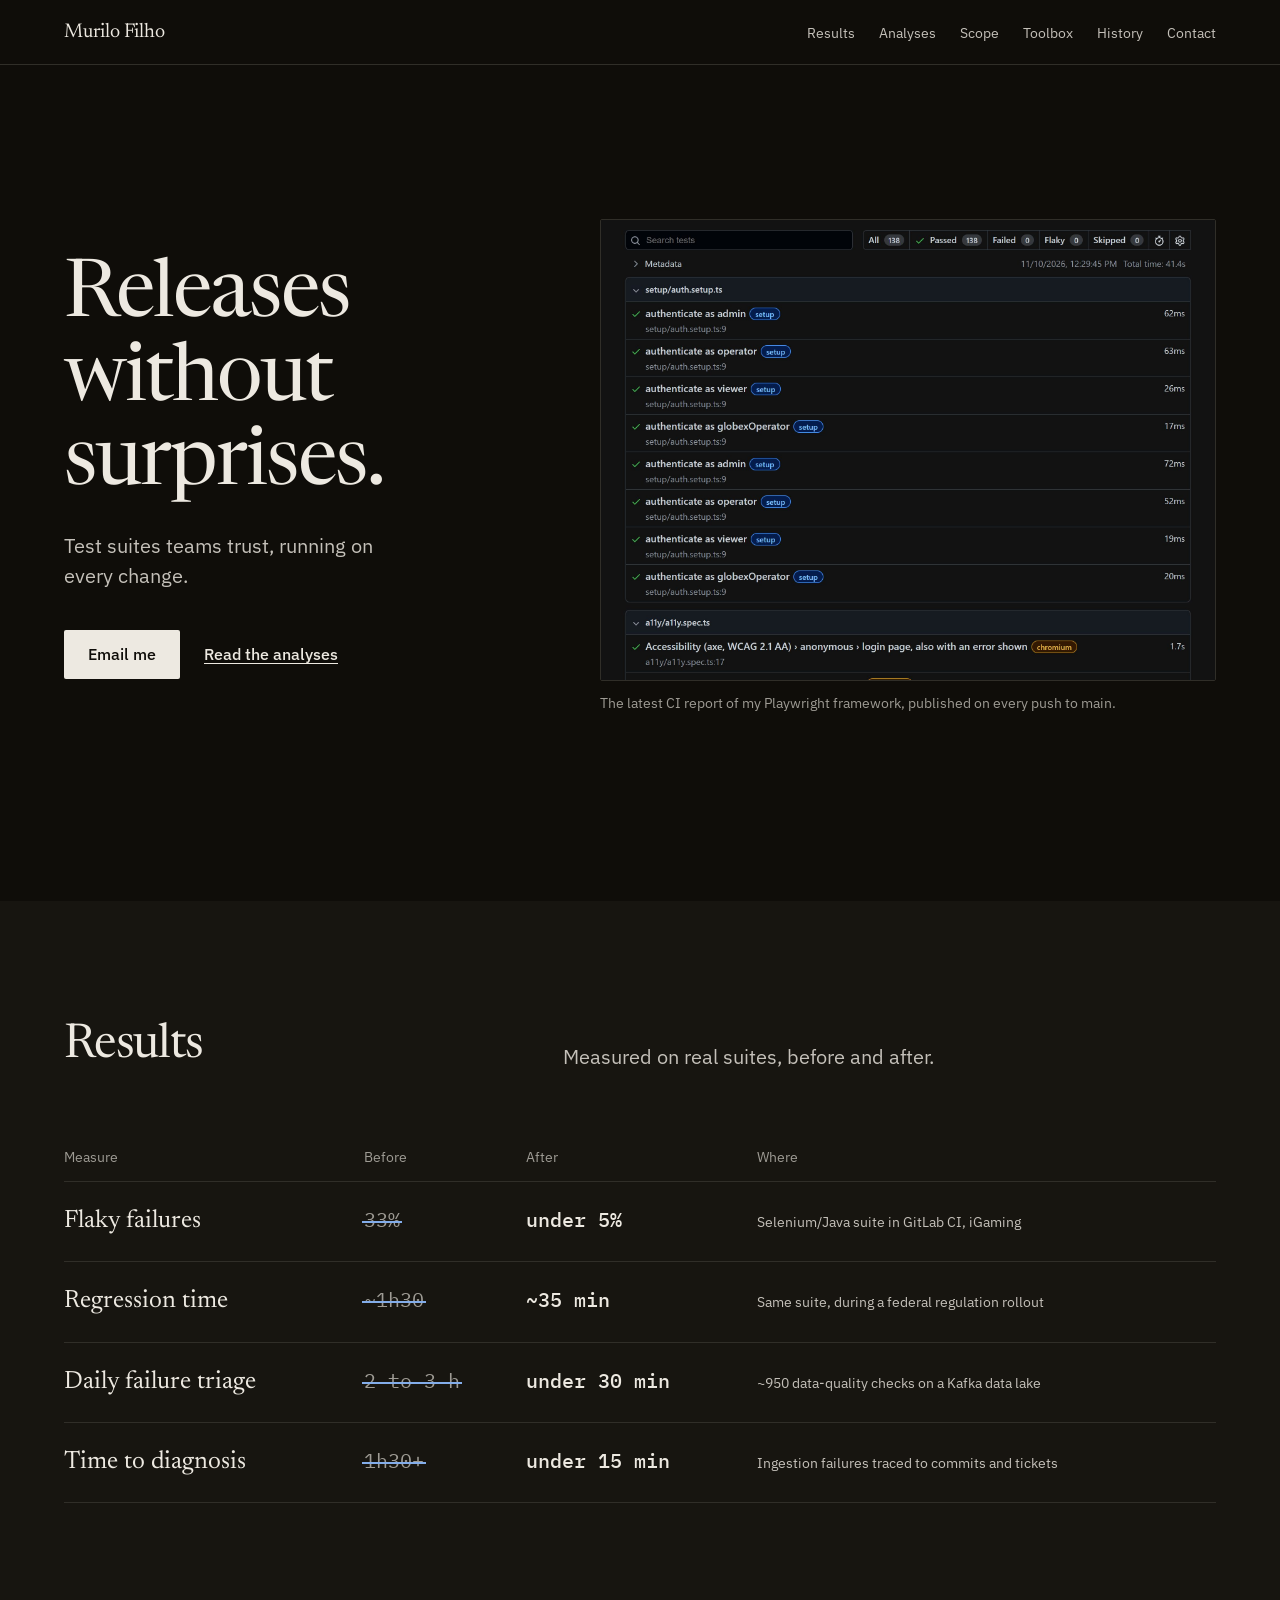
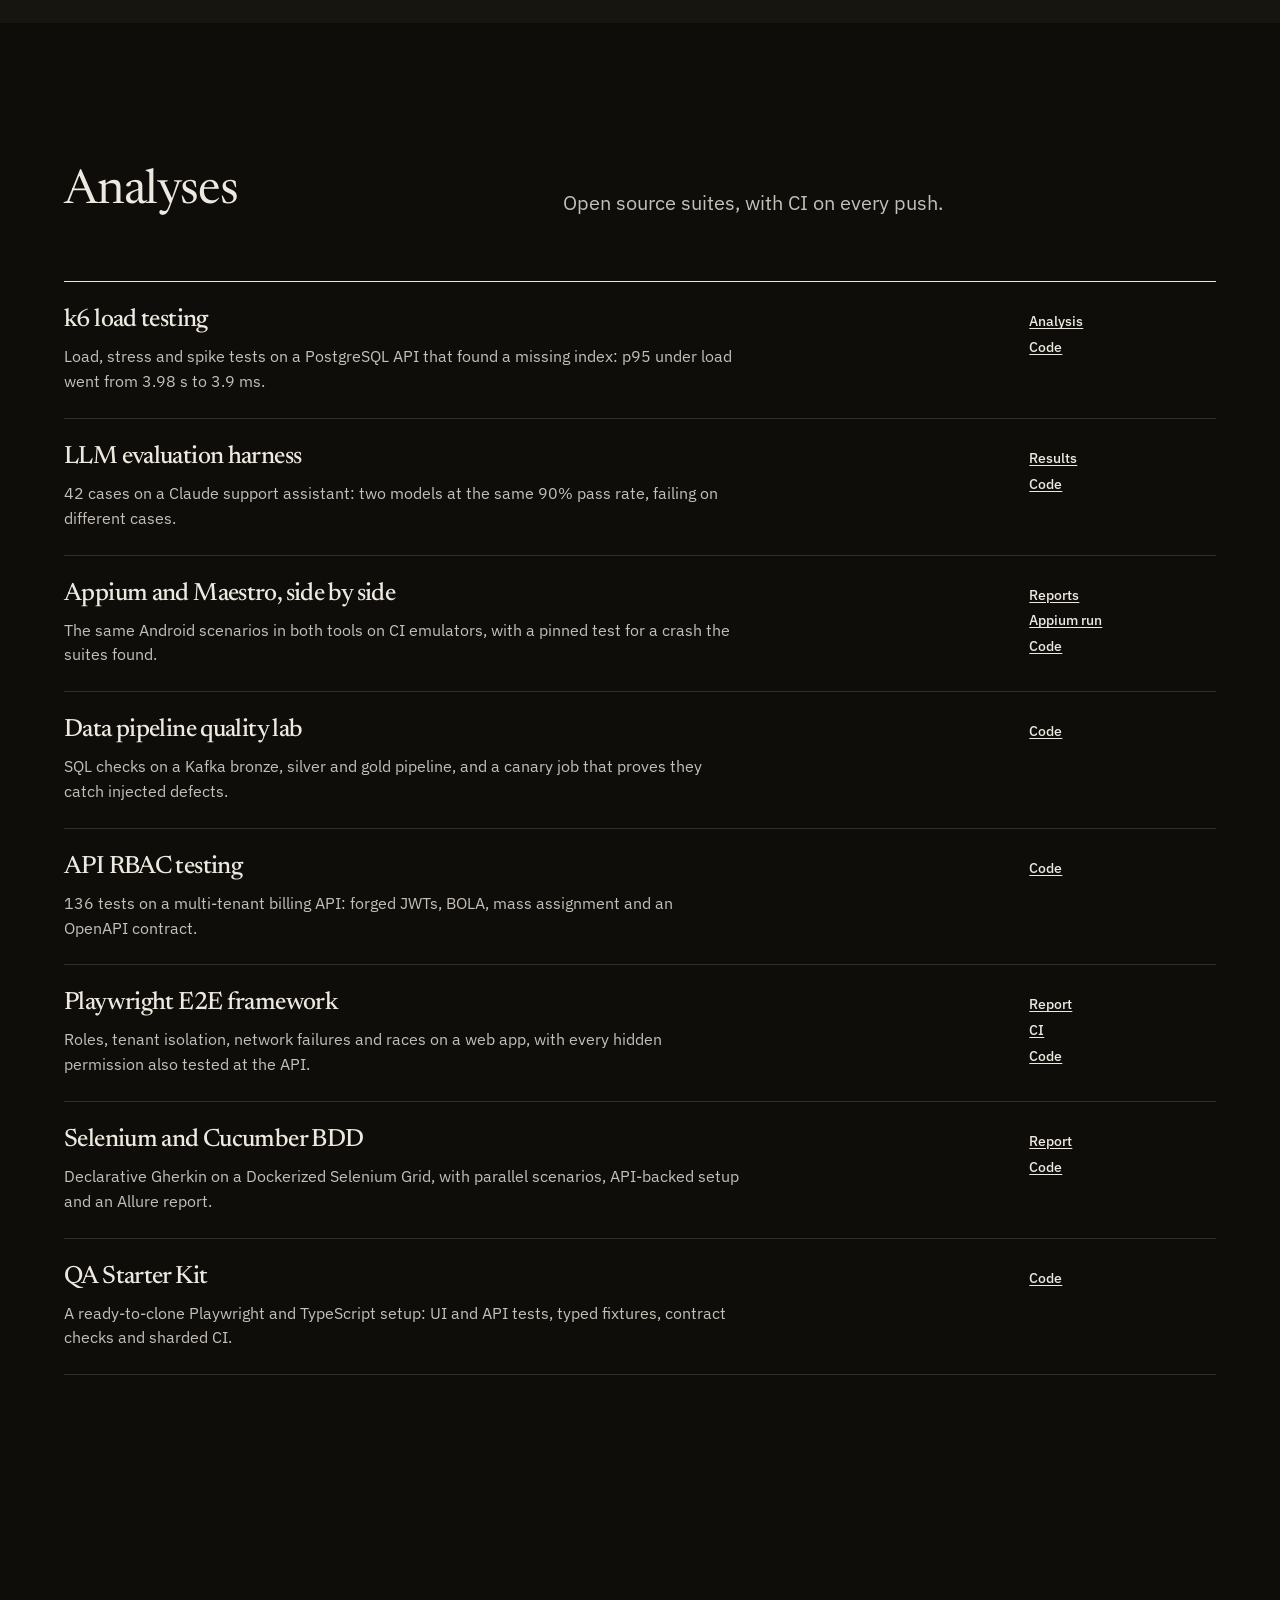
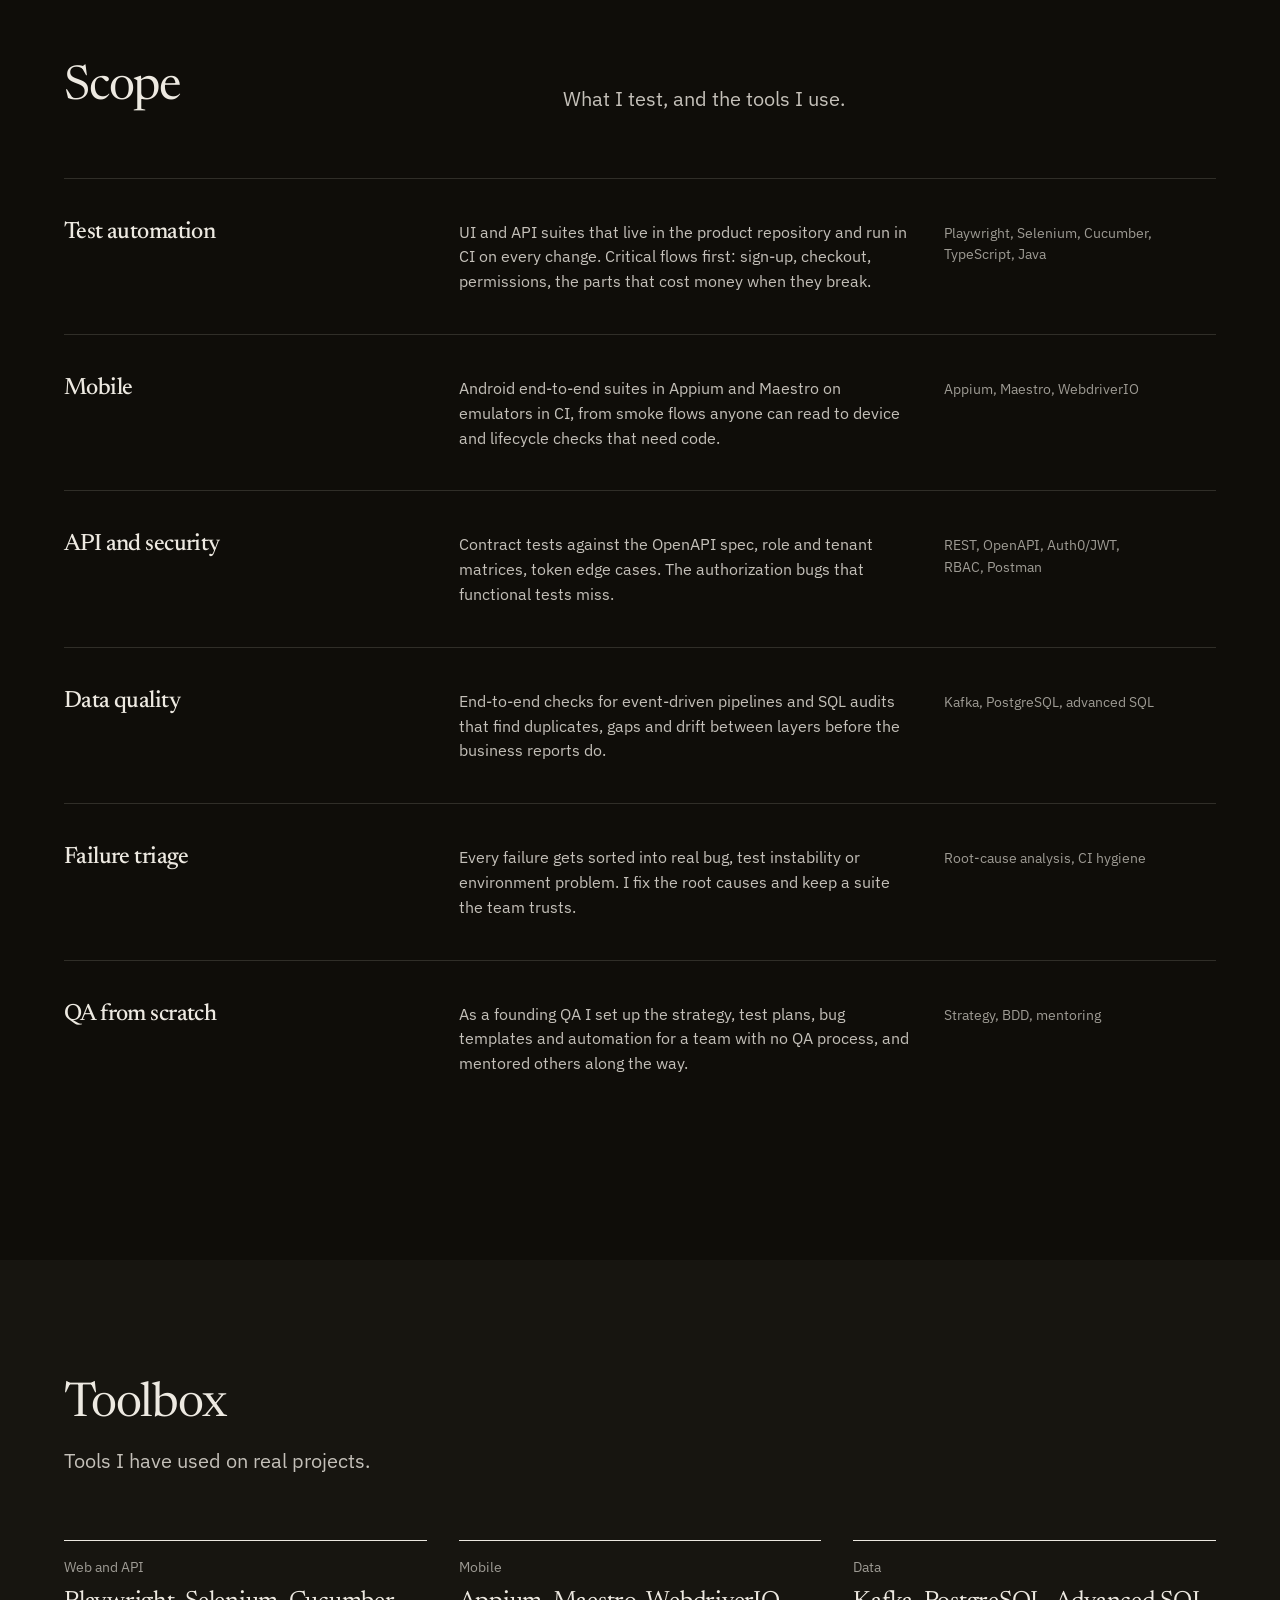
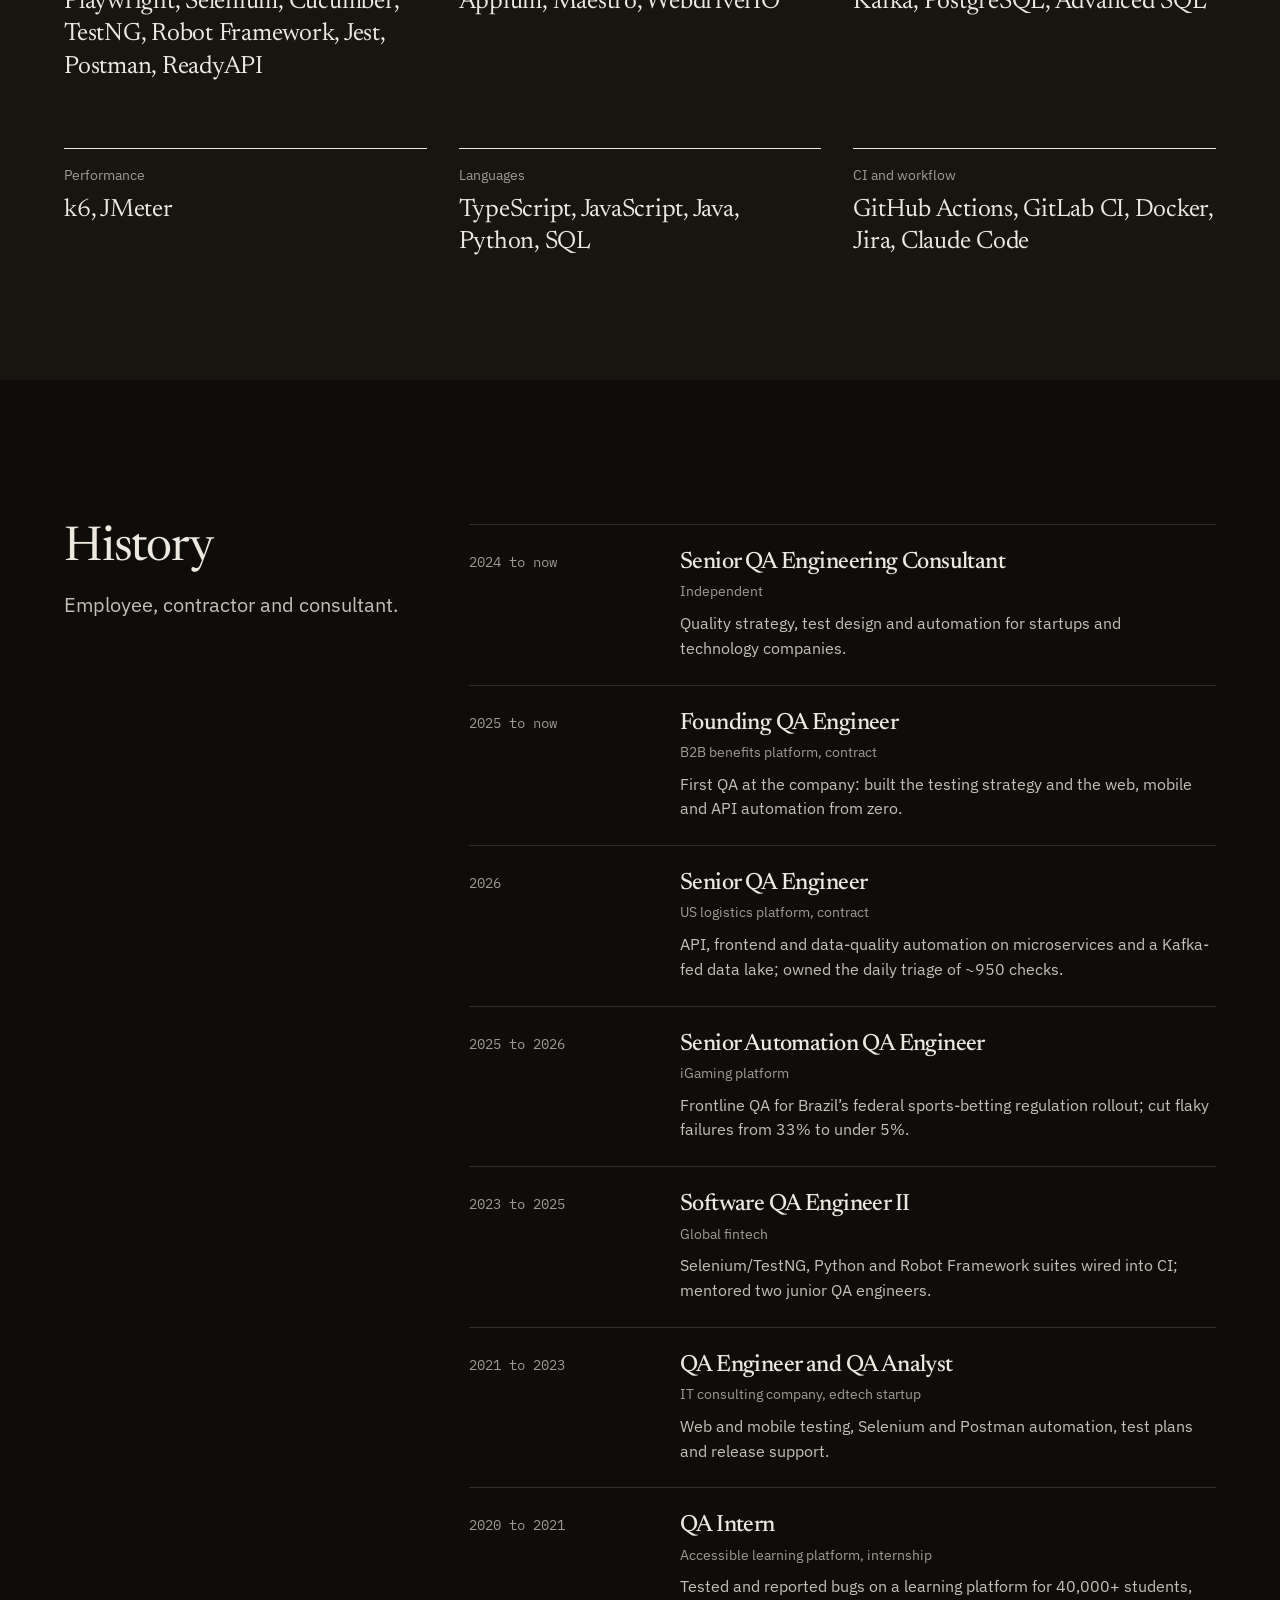
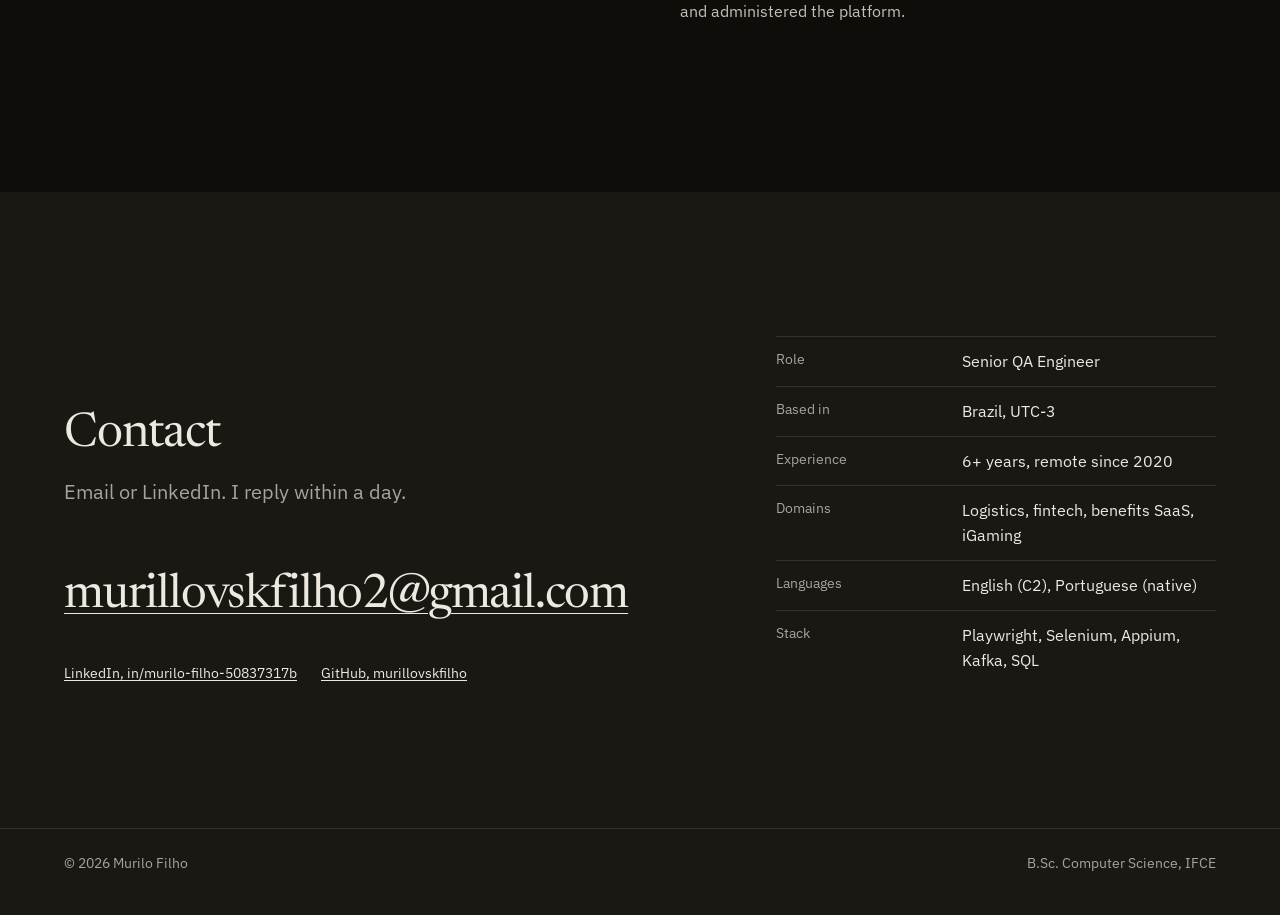
==== index.html @ 991de52e "List every project in the analyses ledger, without dates Each project is a title, a one-line caption" ====
<!doctype html>
<html lang="en">
<head>
  <meta charset="utf-8">
  <meta name="viewport" content="width=device-width, initial-scale=1">
  <title>Murilo Filho, Senior QA Engineer</title>
  <meta name="description" content="Senior QA Engineer with 6+ years in test automation, API and data-quality testing. Playwright, Appium, Maestro, Selenium, Kafka and PostgreSQL. Remote from Brazil, working with US and European teams.">
  <meta name="author" content="Murilo Filho">
  <link rel="canonical" href="https://murillovskfilho.github.io/">
  <meta property="og:type" content="website">
  <meta property="og:title" content="Murilo Filho, Senior QA Engineer">
  <meta property="og:description" content="Test automation, API and data-quality testing for teams that ship every day.">
  <meta property="og:url" content="https://murillovskfilho.github.io/">
  <meta property="og:image" content="https://murillovskfilho.github.io/assets/og-image-dark.png">
  <meta property="og:image:width" content="1200">
  <meta property="og:image:height" content="630">
  <meta name="twitter:card" content="summary_large_image">
  <meta name="theme-color" content="#151513">
  <meta name="color-scheme" content="dark">
  <link rel="icon" href="assets/favicon.svg" type="image/svg+xml">
  <link rel="preconnect" href="https://fonts.googleapis.com">
  <link rel="preconnect" href="https://fonts.gstatic.com" crossorigin>
  <link rel="stylesheet" href="https://fonts.googleapis.com/css2?family=IBM+Plex+Mono:wght@400;500&family=IBM+Plex+Sans:wght@400;500;600&family=Newsreader:opsz,wght@6..72,400;6..72,500&display=swap">
  <link rel="stylesheet" href="assets/style.css">
  <script>document.documentElement.classList.add('js')</script>
</head>
<body>
  <a class="skip" href="#main">Skip to content</a>

  <header class="top">
    <div class="container top-inner">
      <a class="name" href="#top">Murilo Filho</a>
      <nav aria-label="Main">
        <ul>
          <li><a href="#results">Results</a></li>
          <li><a href="#analyses">Analyses</a></li>
          <li><a href="#scope">Scope</a></li>
          <li><a href="#toolbox">Toolbox</a></li>
          <li><a href="#history">History</a></li>
          <li><a href="#contact">Contact</a></li>
        </ul>
      </nav>
    </div>
  </header>

  <main id="main">
    <section class="hero" id="top">
      <div class="container hero-grid">
        <div class="hero-text">
          <h1>Releases without surprises.</h1>
          <p class="lead">Test suites teams trust, running on every change.</p>
          <p class="actions">
            <a class="button" href="mailto:murillovskfilho2@gmail.com">Email me</a>
            <a class="link" href="#analyses">Read the analyses</a>
          </p>
        </div>
        <figure class="hero-shot">
          <a href="https://murillovskfilho.github.io/playwright-e2e-framework/">
            <img src="assets/img/report-playwright.jpg" width="1960" height="1470" alt="The Playwright HTML report of playwright-e2e-framework, listing the test runs of the latest CI build">
          </a>
          <figcaption>The latest CI report of my Playwright framework, published on every push to main.</figcaption>
        </figure>
      </div>
    </section>

    <section class="results band" id="results">
      <div class="container">
        <header class="head split">
          <h2>Results</h2>
          <p class="lead">Measured on real suites, before and after.</p>
        </header>
        <div class="table-wrap" data-reveal>
          <table>
            <thead>
              <tr><th scope="col">Measure</th><th scope="col">Before</th><th scope="col">After</th><th scope="col">Where</th></tr>
            </thead>
            <tbody>
              <tr><th scope="row">Flaky failures</th><td class="was"><span>33%</span></td><td class="now">under 5%</td><td class="where">Selenium/Java suite in GitLab CI, iGaming</td></tr>
              <tr><th scope="row">Regression time</th><td class="was"><span>~1h30</span></td><td class="now">~35 min</td><td class="where">Same suite, during a federal regulation rollout</td></tr>
              <tr><th scope="row">Daily failure triage</th><td class="was"><span>2 to 3 h</span></td><td class="now">under 30 min</td><td class="where">~950 data-quality checks on a Kafka data lake</td></tr>
              <tr><th scope="row">Time to diagnosis</th><td class="was"><span>1h30+</span></td><td class="now">under 15 min</td><td class="where">Ingestion failures traced to commits and tickets</td></tr>
            </tbody>
          </table>
        </div>
      </div>
    </section>

    <section class="analyses" id="analyses">
      <div class="container">
        <header class="head split">
          <h2>Analyses</h2>
          <p class="lead">Open source suites, with CI on every push.</p>
        </header>

        <ol class="ledger" data-reveal>
          <li>
            <div>
              <h3>k6 load testing</h3>
              <p class="system">Load, stress and spike tests on a PostgreSQL API that found a missing index: p95 under load went from 3.98 s to 3.9 ms.</p>
            </div>
            <p class="refs"><a href="https://github.com/murillovskfilho/k6-load-testing#analysis">Analysis</a> <a href="https://github.com/murillovskfilho/k6-load-testing">Code</a></p>
          </li>
          <li>
            <div>
              <h3>LLM evaluation harness</h3>
              <p class="system">42 cases on a Claude support assistant: two models at the same 90% pass rate, failing on different cases.</p>
            </div>
            <p class="refs"><a href="https://github.com/murillovskfilho/llm-eval-harness/blob/main/evals/logistics-support/SUMMARY.md">Results</a> <a href="https://github.com/murillovskfilho/llm-eval-harness">Code</a></p>
          </li>
          <li>
            <div>
              <h3>Appium and Maestro, side by side</h3>
              <p class="system">The same Android scenarios in both tools on CI emulators, with a pinned test for a crash the suites found.</p>
            </div>
            <p class="refs"><a href="https://murillovskfilho.github.io/mobile-e2e-appium-maestro/">Reports</a> <a href="https://murillovskfilho.github.io/mobile-e2e-appium-maestro/appium/">Appium run</a> <a href="https://github.com/murillovskfilho/mobile-e2e-appium-maestro">Code</a></p>
          </li>
          <li>
            <div>
              <h3>Data pipeline quality lab</h3>
              <p class="system">SQL checks on a Kafka bronze, silver and gold pipeline, and a canary job that proves they catch injected defects.</p>
            </div>
            <p class="refs"><a href="https://github.com/murillovskfilho/data-pipeline-quality-lab">Code</a></p>
          </li>
          <li>
            <div>
              <h3>API RBAC testing</h3>
              <p class="system">136 tests on a multi-tenant billing API: forged JWTs, BOLA, mass assignment and an OpenAPI contract.</p>
            </div>
            <p class="refs"><a href="https://github.com/murillovskfilho/api-rbac-testing">Code</a></p>
          </li>
          <li>
            <div>
              <h3>Playwright E2E framework</h3>
              <p class="system">Roles, tenant isolation, network failures and races on a web app, with every hidden permission also tested at the API.</p>
            </div>
            <p class="refs"><a href="https://murillovskfilho.github.io/playwright-e2e-framework/">Report</a> <a href="https://github.com/murillovskfilho/playwright-e2e-framework/actions">CI</a> <a href="https://github.com/murillovskfilho/playwright-e2e-framework">Code</a></p>
          </li>
          <li>
            <div>
              <h3>Selenium and Cucumber BDD</h3>
              <p class="system">Declarative Gherkin on a Dockerized Selenium Grid, with parallel scenarios, API-backed setup and an Allure report.</p>
            </div>
            <p class="refs"><a href="https://murillovskfilho.github.io/selenium-cucumber-bdd/">Report</a> <a href="https://github.com/murillovskfilho/selenium-cucumber-bdd">Code</a></p>
          </li>
          <li>
            <div>
              <h3>QA Starter Kit</h3>
              <p class="system">A ready-to-clone Playwright and TypeScript setup: UI and API tests, typed fixtures, contract checks and sharded CI.</p>
            </div>
            <p class="refs"><a href="https://github.com/murillovskfilho/qa-starter-kit">Code</a></p>
          </li>
        </ol>
      </div>
    </section>

    <section class="scope" id="scope">
      <div class="container">
        <header class="head split">
          <h2>Scope</h2>
          <p class="lead">What I test, and the tools I use.</p>
        </header>
        <ol class="rows" data-reveal>
          <li><h3>Test automation</h3><p>UI and API suites that live in the product repository and run in CI on every change. Critical flows first: sign-up, checkout, permissions, the parts that cost money when they break.</p><p class="tools">Playwright, Selenium, Cucumber, TypeScript, Java</p></li>
          <li><h3>Mobile</h3><p>Android end-to-end suites in Appium and Maestro on emulators in CI, from smoke flows anyone can read to device and lifecycle checks that need code.</p><p class="tools">Appium, Maestro, WebdriverIO</p></li>
          <li><h3>API and security</h3><p>Contract tests against the OpenAPI spec, role and tenant matrices, token edge cases. The authorization bugs that functional tests miss.</p><p class="tools">REST, OpenAPI, Auth0/JWT, RBAC, Postman</p></li>
          <li><h3>Data quality</h3><p>End-to-end checks for event-driven pipelines and SQL audits that find duplicates, gaps and drift between layers before the business reports do.</p><p class="tools">Kafka, PostgreSQL, advanced SQL</p></li>
          <li><h3>Failure triage</h3><p>Every failure gets sorted into real bug, test instability or environment problem. I fix the root causes and keep a suite the team trusts.</p><p class="tools">Root-cause analysis, CI hygiene</p></li>
          <li><h3>QA from scratch</h3><p>As a founding QA I set up the strategy, test plans, bug templates and automation for a team with no QA process, and mentored others along the way.</p><p class="tools">Strategy, BDD, mentoring</p></li>
        </ol>
      </div>
    </section>

    <section class="toolbox band" id="toolbox">
      <div class="container">
        <header class="head">
          <h2>Toolbox</h2>
          <p class="lead">Tools I have used on real projects.</p>
        </header>
        <dl class="kit" data-reveal>
          <div><dt>Web and API</dt><dd>Playwright, Selenium, Cucumber, TestNG, Robot Framework, Jest, Postman, ReadyAPI</dd></div>
          <div><dt>Mobile</dt><dd>Appium, Maestro, WebdriverIO</dd></div>
          <div><dt>Data</dt><dd>Kafka, PostgreSQL, Advanced SQL</dd></div>
          <div><dt>Performance</dt><dd>k6, JMeter</dd></div>
          <div><dt>Languages</dt><dd>TypeScript, JavaScript, Java, Python, SQL</dd></div>
          <div><dt>CI and workflow</dt><dd>GitHub Actions, GitLab CI, Docker, Jira, Claude Code</dd></div>
        </dl>
      </div>
    </section>

    <section class="history" id="history">
      <div class="container history-grid">
        <header class="head">
          <h2>History</h2>
          <p class="lead">Employee, contractor and consultant.</p>
        </header>
        <ol class="log" data-reveal>
          <li><time>2024 to now</time><div><h3>Senior QA Engineering Consultant</h3><p class="org">Independent</p><p>Quality strategy, test design and automation for startups and technology companies.</p></div></li>
          <li><time>2025 to now</time><div><h3>Founding QA Engineer</h3><p class="org">B2B benefits platform, contract</p><p>First QA at the company: built the testing strategy and the web, mobile and API automation from zero.</p></div></li>
          <li><time>2026</time><div><h3>Senior QA Engineer</h3><p class="org">US logistics platform, contract</p><p>API, frontend and data-quality automation on microservices and a Kafka-fed data lake; owned the daily triage of ~950 checks.</p></div></li>
          <li><time>2025 to 2026</time><div><h3>Senior Automation QA Engineer</h3><p class="org">iGaming platform</p><p>Frontline QA for Brazil’s federal sports-betting regulation rollout; cut flaky failures from 33% to under 5%.</p></div></li>
          <li><time>2023 to 2025</time><div><h3>Software QA Engineer II</h3><p class="org">Global fintech</p><p>Selenium/TestNG, Python and Robot Framework suites wired into CI; mentored two junior QA engineers.</p></div></li>
          <li><time>2021 to 2023</time><div><h3>QA Engineer and QA Analyst</h3><p class="org">IT consulting company, edtech startup</p><p>Web and mobile testing, Selenium and Postman automation, test plans and release support.</p></div></li>
          <li><time>2020 to 2021</time><div><h3>QA Intern</h3><p class="org">Accessible learning platform, internship</p><p>Tested and reported bugs on a learning platform for 40,000+ students, and administered the platform.</p></div></li>
        </ol>
      </div>
    </section>

    <section class="contact" id="contact">
      <div class="container contact-grid">
        <div class="contact-main">
          <h2>Contact</h2>
          <p class="lead">Email or LinkedIn. I reply within a day.</p>
          <p class="mail"><a href="mailto:murillovskfilho2@gmail.com">murillovskfilho2@gmail.com</a></p>
          <p class="elsewhere"><a href="https://www.linkedin.com/in/murilo-filho-50837317b">LinkedIn, in/murilo-filho-50837317b</a> <a href="https://github.com/murillovskfilho">GitHub, murillovskfilho</a></p>
        </div>
        <dl class="facts" aria-label="Summary">
          <div><dt>Role</dt><dd>Senior QA Engineer</dd></div>
          <div><dt>Based in</dt><dd>Brazil, UTC-3</dd></div>
          <div><dt>Experience</dt><dd>6+ years, remote since 2020</dd></div>
          <div><dt>Domains</dt><dd>Logistics, fintech, benefits SaaS, iGaming</dd></div>
          <div><dt>Languages</dt><dd>English (C2), Portuguese (native)</dd></div>
          <div><dt>Stack</dt><dd>Playwright, Selenium, Appium, Kafka, SQL</dd></div>
        </dl>
      </div>
    </section>
  </main>

  <footer class="foot">
    <div class="container foot-inner">
      <p>© 2026 Murilo Filho</p>
      <p>B.Sc. Computer Science, IFCE</p>
    </div>
  </footer>

  <script>
    (() => {
      const items = document.querySelectorAll('[data-reveal]');
      if (!('IntersectionObserver' in window) || matchMedia('(prefers-reduced-motion: reduce)').matches) {
        items.forEach((el) => el.classList.add('is-seen'));
        return;
      }
      const io = new IntersectionObserver((entries) => entries.forEach((e) => {
        if (e.isIntersecting) { e.target.classList.add('is-seen'); io.unobserve(e.target); }
      }), { rootMargin: '0px 0px -8% 0px' });
      items.forEach((el) => io.observe(el));
    })();
  </script>
</body>
</html>
---- assets/style.css ----
/* Hallmark · shape: index-led portfolio, from Index-First; projects as a ledger of titles, captions and links · genre: editorial · theme: brand · redesign: full
 * paper: oklch(16% 0.009 85) · accent: oklch(74% 0.1 258), blue pencil · display: Newsreader · body: IBM Plex Sans · hero: Stage · nav: edge-aligned · footer: colophon · signature: the live Playwright CI report in the hero, and each project told as what its tests found
 * axes: warm graphite/serif/blue pencil · posture: Stage · modes: dark only (the owner's brand) · contrast: pass · fold: pass · v2.0.0 */
/* Hallmark · answered F-weight · body stays at 400, Plex Sans 350 is not loaded and a synthetic weight would look worse */
/* Hallmark · pre-emit critique: P4 H4 E5 S4 R4 V4 · weakest: S, a QA portfolio is a crowded category; the page leads with the real CI report, the before/after table and findings from the suites instead of a list of claims */
/* Hallmark · dropped evidence, the three report screenshots · the owner asked for findings-first analyses: the section id is now analyses, every report stays one click away and the hero keeps the Playwright report */
@import url("./tokens.css");
@import url("./base.css");

/* ---------- Brand tokens: dark only ---------- */
:root {
  --color-paper: oklch(16% 0.009 85);
  --color-paper-2: oklch(19.5% 0.01 85);
  --color-paper-3: oklch(23% 0.011 85);
  --color-ink: oklch(93.5% 0.011 85);
  --color-ink-2: oklch(81% 0.011 85);
  --color-muted: oklch(69% 0.011 85);
  --color-rule: oklch(30% 0.01 85);
  --color-accent: oklch(74% 0.1 258);
  --color-accent-ink: oklch(16% 0.009 85);
  --color-focus: oklch(74% 0.1 258);
  --color-band: oklch(21% 0.01 85);
  --color-band-ink: oklch(93.5% 0.011 85);
  --color-band-muted: oklch(72% 0.011 85);
  --color-band-rule: oklch(32% 0.01 85);
  --font-display: "Newsreader", ui-serif, Georgia, serif;
  --font-body: "IBM Plex Sans", ui-sans-serif, system-ui, sans-serif;
  --font-outlier: "IBM Plex Mono", ui-monospace, Consolas, monospace;
  --display-weight: 400;
  --tracking-display: -0.025em;
  --radius-card: 2px;
  --container: 1312px;
  --gutter: 64px;
  color-scheme: dark;
}

/* ---------- Base ---------- */
.container { max-width: calc(var(--container) + 2 * var(--gutter)); }
.skip { position: absolute; left: var(--space-md); top: calc(-1 * var(--space-2xl)); z-index: var(--z-toast); padding: var(--space-xs) var(--space-md); background: var(--color-ink); color: var(--color-paper); }
.skip:focus-visible { top: var(--space-sm); }
a { transition: color var(--dur-micro) var(--ease-out); }
a:hover { color: var(--color-accent); }
.lead { color: var(--color-ink-2); }

/* ---------- Nav ---------- */
.top { position: sticky; top: 0; z-index: var(--z-sticky-nav); background: var(--color-paper); border-bottom: var(--rule-hair) solid var(--color-rule); }
.top-inner { display: flex; align-items: center; justify-content: space-between; gap: var(--space-lg); min-height: 64px; }
.name { font: var(--display-weight) var(--text-lg)/1 var(--font-display); text-decoration: none; letter-spacing: -0.01em; }
.top ul { display: flex; gap: var(--space-lg); margin: 0; padding: 0; list-style: none; }
.top ul a { font-size: var(--text-sm); color: var(--color-ink-2); text-decoration: none; }
.top ul a:hover { color: var(--color-ink); text-decoration: underline; }
/* ---------- Hero (Stage) ---------- */
.hero { min-height: calc(100svh - 64px); display: grid; align-items: center; padding-block: var(--space-2xl) var(--space-3xl); }
.hero-grid { display: grid; grid-template-columns: minmax(0, 5fr) minmax(0, 7fr); gap: var(--space-3xl); align-items: center; }
.hero h1 { font-size: var(--text-display); max-width: 9ch; }
.hero .lead { margin-top: var(--space-lg); max-width: 26ch; }
.actions { display: flex; flex-wrap: wrap; align-items: center; gap: var(--space-lg); margin-top: var(--space-xl); }
.button { display: inline-block; padding: var(--space-sm) var(--space-lg); background: var(--color-ink); color: var(--color-paper); font-weight: 500; text-decoration: none; border-radius: var(--radius-card); transition: background-color var(--dur-micro) var(--ease-out), transform var(--dur-micro) var(--ease-out); }
.button:hover { background: var(--color-accent); color: var(--color-accent-ink); }
.button:active { transform: translateY(1px); }
.link { font-weight: 500; text-decoration: underline; }
.hero-shot { margin: 0; }
.hero-shot a { display: block; border: var(--rule-hair) solid var(--color-rule); border-radius: var(--radius-card); overflow: hidden; }
.hero-shot img { width: 100%; aspect-ratio: 4 / 3; object-fit: cover; object-position: top left; }
.hero-shot figcaption, .shot p, .index p { font-size: var(--text-sm); }
.hero-shot figcaption { margin-top: var(--space-sm); color: var(--color-muted); }

/* ---------- Sections ---------- */
section[id]:not(.hero) { padding-block: var(--section-gap); }
.band { background: var(--color-paper-2); color: var(--color-ink); padding-block: var(--section-gap-s) !important; }
.head { margin-bottom: var(--space-2xl); }
.head .lead { margin-top: var(--space-md); }
.head.split { display: grid; grid-template-columns: minmax(0, 5fr) minmax(0, 7fr); gap: var(--gap-columns); align-items: end; }
.head.split .lead { margin-top: 0; }
h3 { font-weight: 500; }
.tools { font-size: var(--text-sm); color: var(--color-muted); }
.refs { display: flex; gap: var(--space-md); font-size: var(--text-sm); }
.refs a { font-weight: 500; }

/* Results: table */
.results table { width: 100%; border-collapse: collapse; }
.results th, .results td { text-align: left; padding: var(--space-lg) var(--space-md) var(--space-lg) 0; border-bottom: var(--rule-hair) solid var(--color-rule); vertical-align: baseline; }
.results thead th { font-size: var(--text-sm); font-weight: 400; color: var(--color-muted); padding-block: var(--space-sm); }
.results tbody th { font: var(--display-weight) var(--text-xl)/1.25 var(--font-display); width: 26%; }
.results td.was, .results td.now { font: var(--text-lg)/1.3 var(--font-outlier); font-variant-numeric: tabular-nums; white-space: nowrap; }
.results td.was { color: var(--color-muted); }
.results td.was span { position: relative; display: inline-block; }
.results td.was span::after { content: ""; position: absolute; left: -2px; right: -2px; top: 54%; height: 2px; background: var(--color-accent); transform-origin: left center; }
.results td.none { font: var(--text-sm) var(--font-body); }
.results td.now { color: var(--color-ink); font-weight: 500; }
.results td.where { color: var(--color-ink-2); font-size: var(--text-sm); }

/* Analyses: a ledger, one project per row (title, a one-line caption, links) */
.hero-shot a { transition: border-color var(--dur-short) var(--ease-out); }
.hero-shot a:hover { border-color: var(--color-accent); }
.ledger { margin: 0; padding: 0; list-style: none; border-top: var(--rule-hair) solid var(--color-ink); }
.ledger li { display: grid; grid-template-columns: minmax(0, 10fr) minmax(0, 2fr); gap: var(--gap-columns); padding-block: var(--space-lg); border-bottom: var(--rule-hair) solid var(--color-rule); align-items: baseline; }
.ledger h3 { font-size: var(--text-xl); }
.ledger .system { margin-top: var(--space-xs); color: var(--color-ink-2); max-width: 68ch; }
.ledger .refs { flex-direction: column; gap: var(--space-2xs); }

/* Scope: rows */
.rows { margin: 0; padding: 0; list-style: none; }
.rows li { display: grid; grid-template-columns: minmax(0, 4fr) minmax(0, 5fr) minmax(0, 3fr); gap: var(--gap-columns); padding-block: var(--space-xl); border-top: var(--rule-hair) solid var(--color-rule); align-items: baseline; }
.rows li p:not(.tools) { color: var(--color-ink-2); }

/* Toolbox: three across */
.kit { display: grid; grid-template-columns: repeat(3, minmax(0, 1fr)); gap: var(--space-2xl) var(--gap-columns); margin: 0; }
.kit div { border-top: var(--rule-hair) solid var(--color-ink); padding-top: var(--space-md); }
.kit dt { font-size: var(--text-sm); color: var(--color-muted); }
.kit dd { margin: var(--space-xs) 0 0; font: var(--display-weight) var(--text-xl)/1.3 var(--font-display); letter-spacing: -0.01em; }

/* History: head beside a timeline */
.history-grid { display: grid; grid-template-columns: minmax(0, 4fr) minmax(0, 8fr); gap: var(--gap-columns); align-items: start; }
.history .head { position: sticky; top: calc(64px + var(--space-xl)); }
.log { margin: 0; padding: 0; list-style: none; }
.log li { display: grid; grid-template-columns: minmax(0, 2fr) minmax(0, 6fr); gap: var(--gap-columns); padding-block: var(--space-lg); border-top: var(--rule-hair) solid var(--color-rule); }
.log time { font: var(--text-sm)/1.9 var(--font-outlier); font-variant-numeric: tabular-nums; color: var(--color-muted); }
.log .org { font-size: var(--text-sm); color: var(--color-muted); margin-top: var(--space-2xs); }
.log .org + p { margin-top: var(--space-xs); color: var(--color-ink-2); }

/* Contact: the close, on an ink band */
.contact { background: var(--color-band); color: var(--color-band-ink); }
.contact a:hover { color: var(--color-band-muted); }
.contact-grid { display: grid; grid-template-columns: minmax(0, 7fr) minmax(0, 5fr); gap: var(--space-3xl); align-items: end; }
.contact .lead { color: var(--color-band-muted); margin-top: var(--space-md); }
.mail { margin-top: var(--space-2xl); font: var(--display-weight) clamp(1.75rem, 3.4vw + 0.25rem, 3.25rem)/1.1 var(--font-display); letter-spacing: var(--tracking-display); overflow-wrap: anywhere; }
.mail a { text-decoration-thickness: 1px; text-underline-offset: 0.12em; }
.elsewhere { display: flex; flex-wrap: wrap; gap: var(--space-lg); margin-top: var(--space-xl); font-size: var(--text-sm); }
.facts { margin: 0; }
.facts div { display: grid; grid-template-columns: minmax(0, 2fr) minmax(0, 3fr); gap: var(--space-md); padding-block: var(--space-sm); border-top: var(--rule-hair) solid var(--color-band-rule); }
.facts dt { font-size: var(--text-sm); color: var(--color-band-muted); }
.facts dd { margin: 0; }

/* Footer: colophon */
.foot { background: var(--color-band); color: var(--color-band-muted); }
.foot-inner { display: flex; justify-content: space-between; gap: var(--space-md); padding-block: var(--space-lg) var(--space-xl); border-top: var(--rule-hair) solid var(--color-band-rule); font-size: var(--text-sm); }

/* ---------- Motion ---------- */
/* All motion is time-based: it plays on its own, never scrubbed by the scroll position.
   One curve (--ease-out), opacity and a short rise only. The finished page is the base state,
   so reduced motion, no script and no animation support all get the complete layout. */
:root { --dur-enter: 560ms; --stagger: 90ms; }

/* Load: the first screen composes itself once, top to bottom, with no scroll needed. */
@media (prefers-reduced-motion: no-preference) {
  .top-inner { animation: fade var(--dur-enter) var(--ease-out) both; }
  .hero-text > *, .hero-shot { animation: settle var(--dur-enter) var(--ease-out) both; animation-delay: var(--d, 0ms); }
  .hero-text > :nth-child(1) { --d: 80ms; }
  .hero-text > :nth-child(2) { --d: calc(80ms + var(--stagger)); }
  .hero-text > :nth-child(3) { --d: calc(80ms + 2 * var(--stagger)); }
  .hero-shot { --d: calc(80ms + 3 * var(--stagger)); }
  @keyframes settle { from { opacity: 0; transform: translateY(10px); } }
  @keyframes fade { from { opacity: 0; } }
}

/* Further down: each block plays one short timed entrance when it first comes into view
   (hidden only under the .js class, so the page is complete without script). */
@media (prefers-reduced-motion: no-preference) {
  .js [data-reveal] { opacity: 0; transform: translateY(10px); transition: opacity var(--dur-enter) var(--ease-out), transform var(--dur-enter) var(--ease-out); transition-delay: calc(var(--i, 0) * var(--stagger)); }
  .js [data-reveal].is-seen { opacity: 1; transform: none; }
}

/* Results: once the table has arrived, the blue pencil strikes the old numbers row by row.
   Lines drawn is the base state. */
@media (prefers-reduced-motion: no-preference) {
  .js .table-wrap.is-seen td.was span::after { animation: strike var(--dur-enter) var(--ease-out) both; animation-delay: calc(240ms + var(--row, 0) * var(--stagger)); }
  .results tbody tr:nth-child(2) { --row: 1; }
  .results tbody tr:nth-child(3) { --row: 2; }
  .results tbody tr:nth-child(4) { --row: 3; }
  @keyframes strike { from { transform: scaleX(0); } }
}

/* ---------- Responsive ---------- */
@media (max-width: 60rem) {
  .top ul { display: none; }
  .hero { min-height: 0; }
  .hero-grid, .head.split, .contact-grid, .history-grid { grid-template-columns: minmax(0, 1fr); gap: var(--space-xl); }
  .head.split .lead { margin-top: var(--space-md); }
  .history .head { position: static; }
  .ledger li, .rows li { grid-template-columns: minmax(0, 1fr); gap: var(--space-xs); }
  .ledger .refs { flex-direction: row; gap: var(--space-md); }
  .kit { grid-template-columns: repeat(2, minmax(0, 1fr)); }
}
@media (max-width: 40rem) {
  .kit { grid-template-columns: minmax(0, 1fr); }
  .mail { font-size: 1.375rem; }
  .log li { grid-template-columns: minmax(0, 1fr); gap: var(--space-2xs); }
  .facts div { grid-template-columns: minmax(0, 1fr); gap: var(--space-2xs); }
  .foot-inner { flex-direction: column; gap: var(--space-2xs); }
  .results thead { display: none; }
  .results table, .results tbody, .results tr, .results th, .results td { display: block; width: auto; }
  .results tr { padding-block: var(--space-md); border-bottom: var(--rule-hair) solid var(--color-rule); }
  .results th, .results td { padding: 0; border: 0; white-space: normal; }
  .results tbody th { margin-bottom: var(--space-xs); width: auto; }
  .results td.was, .results td.now { display: inline-block; margin-right: var(--space-md); }
  .results td.where { margin-top: var(--space-xs); }
}
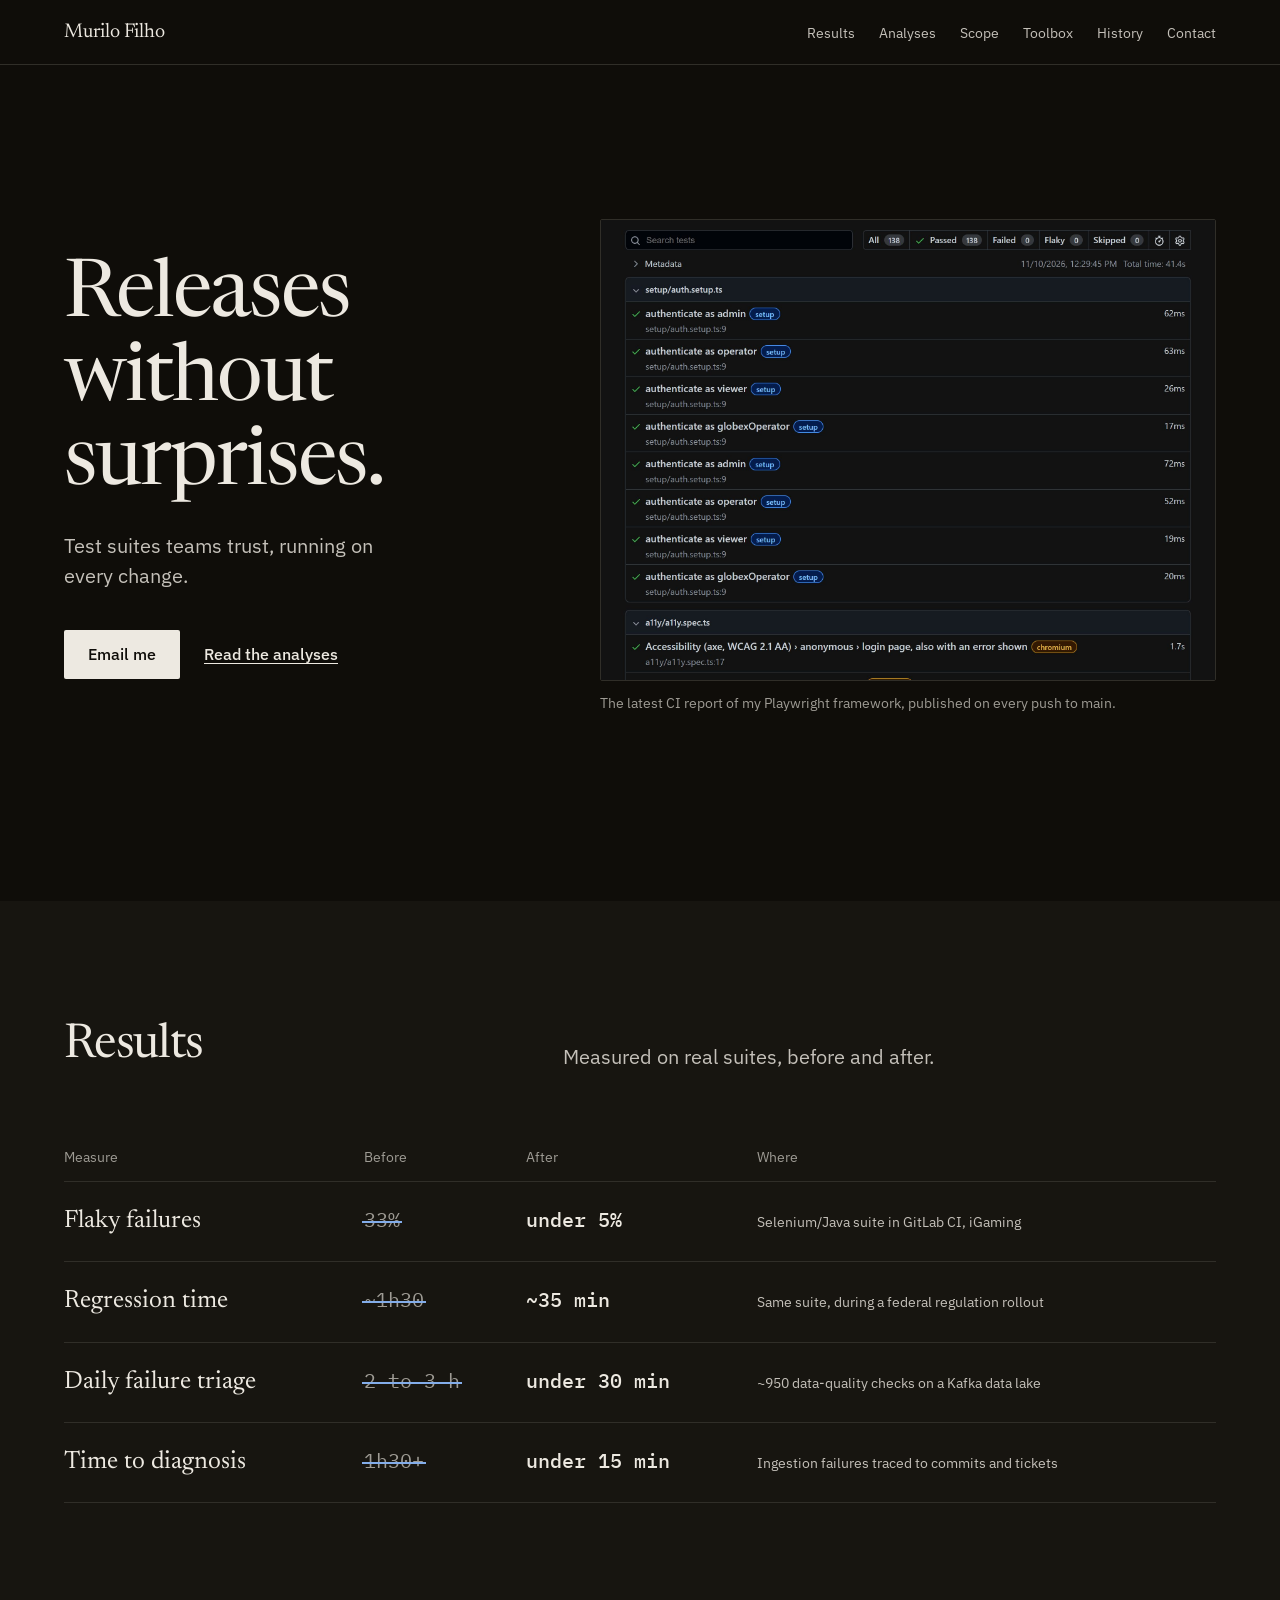
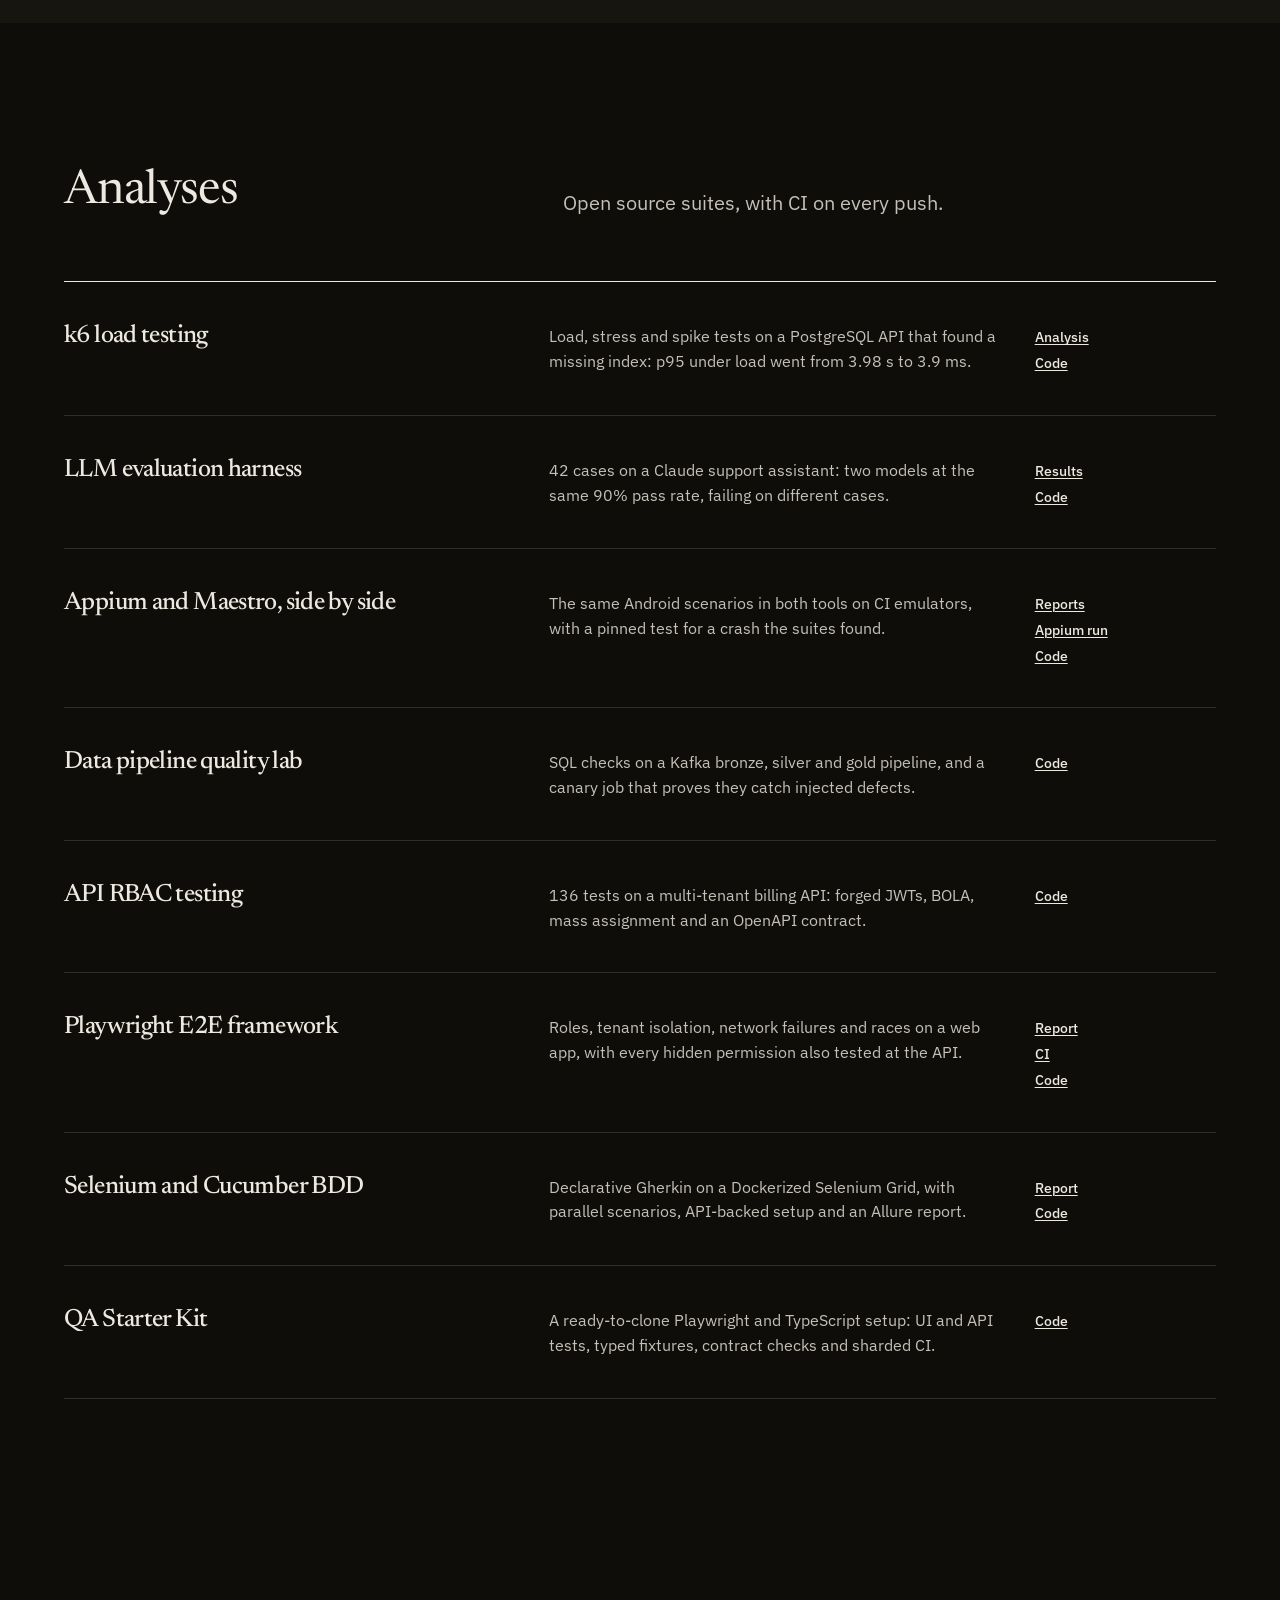
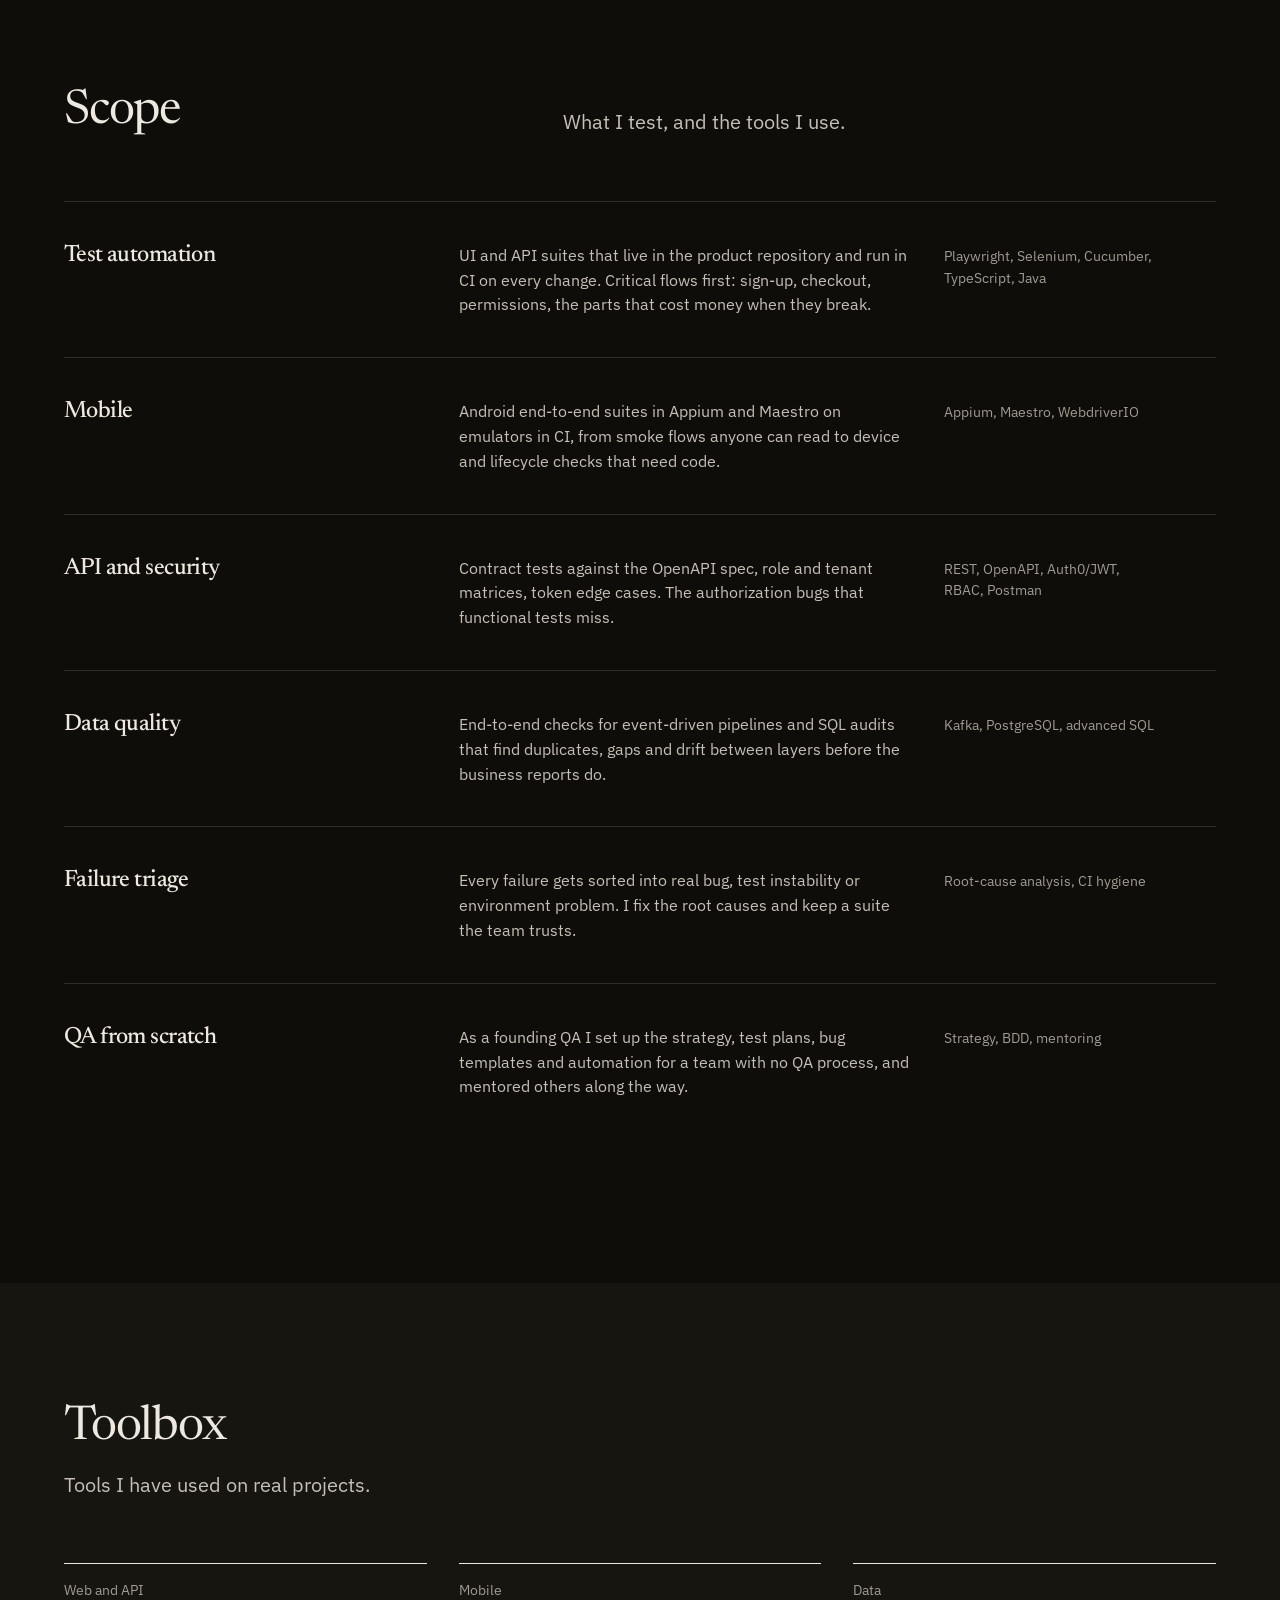
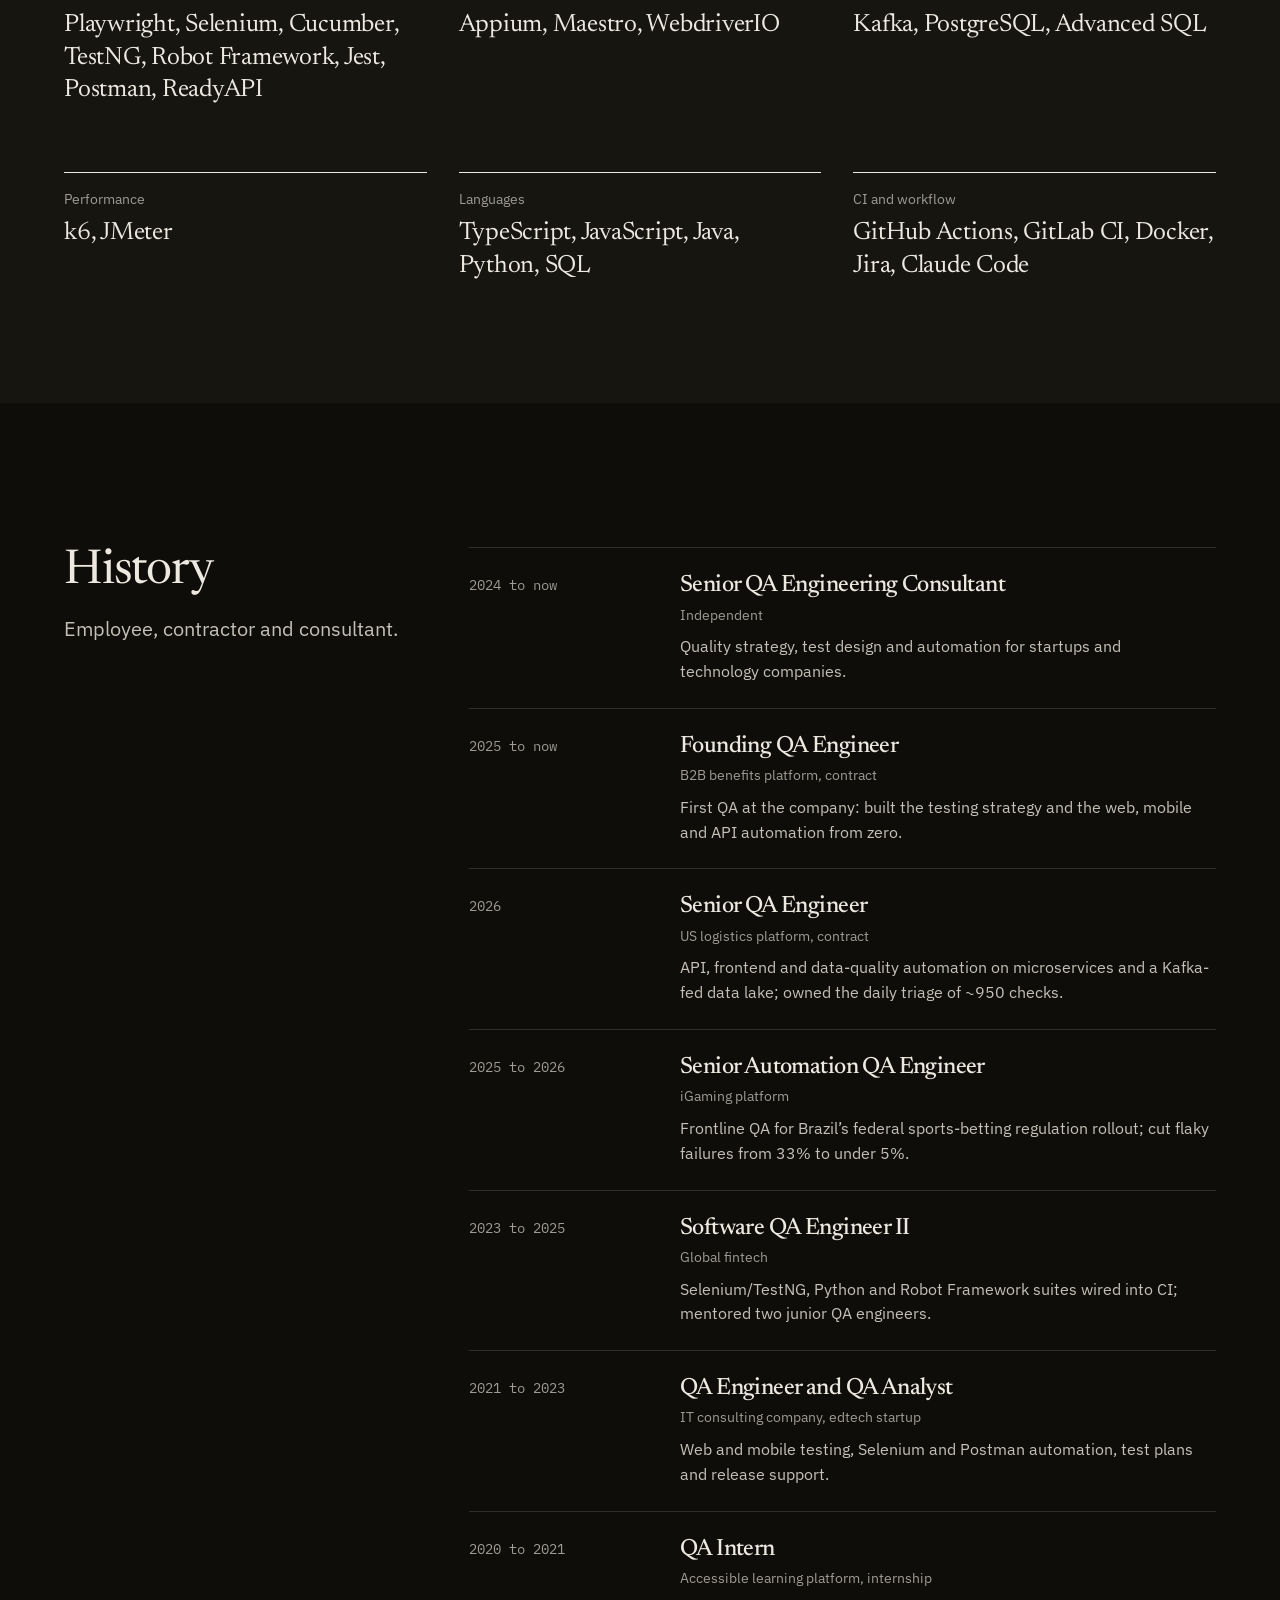
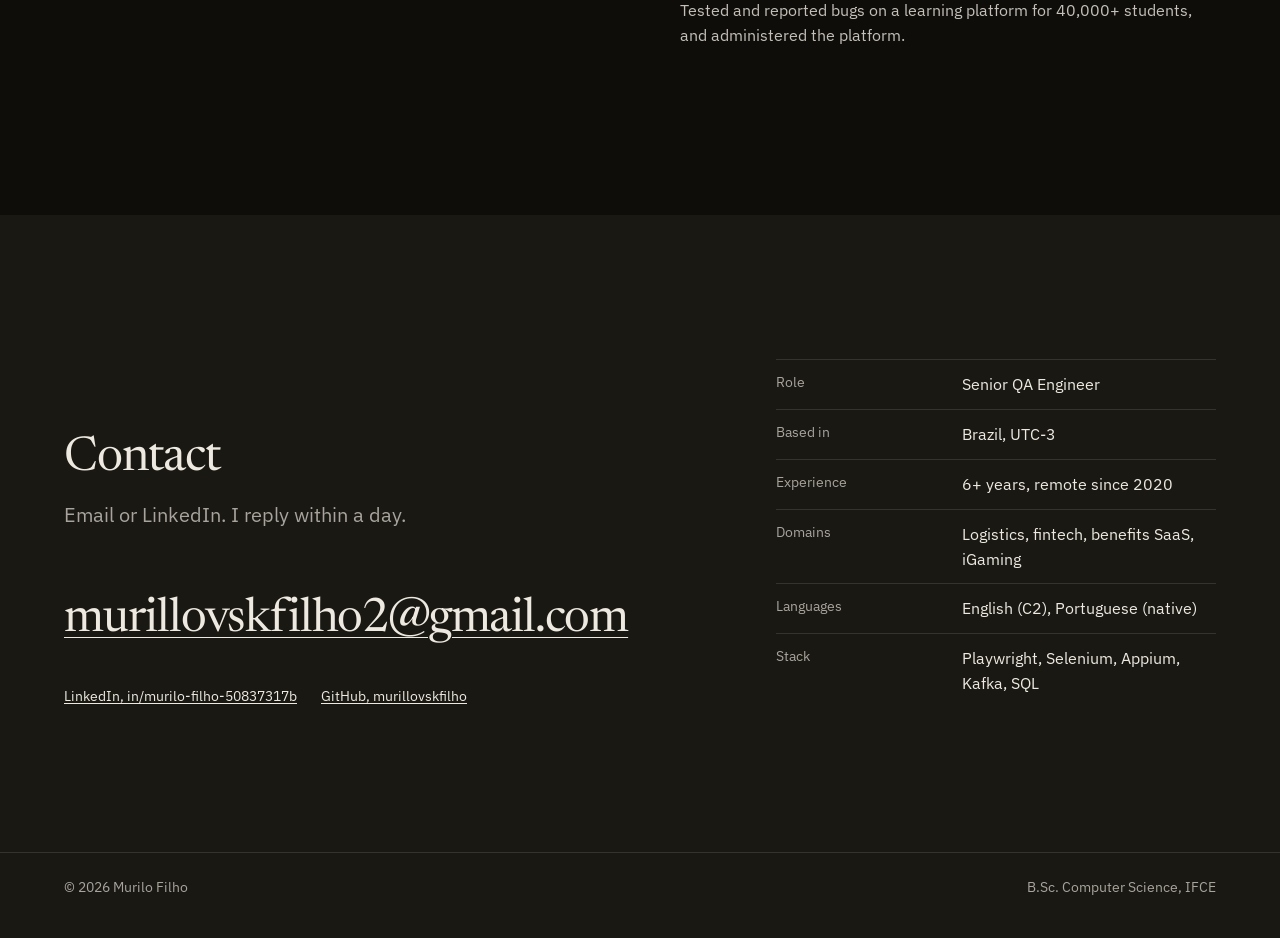
==== commit 38f7b6d1: "Lay out the analyses ledger in three columns: title, description, links Co-Authored-By: Claude Opus " ====
--- a/index.html
+++ b/index.html
@@ -94,59 +94,43 @@
 
         <ol class="ledger" data-reveal>
           <li>
-            <div>
-              <h3>k6 load testing</h3>
-              <p class="system">Load, stress and spike tests on a PostgreSQL API that found a missing index: p95 under load went from 3.98 s to 3.9 ms.</p>
-            </div>
+            <h3>k6 load testing</h3>
+            <p class="system">Load, stress and spike tests on a PostgreSQL API that found a missing index: p95 under load went from 3.98 s to 3.9 ms.</p>
             <p class="refs"><a href="https://github.com/murillovskfilho/k6-load-testing#analysis">Analysis</a> <a href="https://github.com/murillovskfilho/k6-load-testing">Code</a></p>
           </li>
           <li>
-            <div>
-              <h3>LLM evaluation harness</h3>
-              <p class="system">42 cases on a Claude support assistant: two models at the same 90% pass rate, failing on different cases.</p>
-            </div>
+            <h3>LLM evaluation harness</h3>
+            <p class="system">42 cases on a Claude support assistant: two models at the same 90% pass rate, failing on different cases.</p>
             <p class="refs"><a href="https://github.com/murillovskfilho/llm-eval-harness/blob/main/evals/logistics-support/SUMMARY.md">Results</a> <a href="https://github.com/murillovskfilho/llm-eval-harness">Code</a></p>
           </li>
           <li>
-            <div>
-              <h3>Appium and Maestro, side by side</h3>
-              <p class="system">The same Android scenarios in both tools on CI emulators, with a pinned test for a crash the suites found.</p>
-            </div>
+            <h3>Appium and Maestro, side by side</h3>
+            <p class="system">The same Android scenarios in both tools on CI emulators, with a pinned test for a crash the suites found.</p>
             <p class="refs"><a href="https://murillovskfilho.github.io/mobile-e2e-appium-maestro/">Reports</a> <a href="https://murillovskfilho.github.io/mobile-e2e-appium-maestro/appium/">Appium run</a> <a href="https://github.com/murillovskfilho/mobile-e2e-appium-maestro">Code</a></p>
           </li>
           <li>
-            <div>
-              <h3>Data pipeline quality lab</h3>
-              <p class="system">SQL checks on a Kafka bronze, silver and gold pipeline, and a canary job that proves they catch injected defects.</p>
-            </div>
+            <h3>Data pipeline quality lab</h3>
+            <p class="system">SQL checks on a Kafka bronze, silver and gold pipeline, and a canary job that proves they catch injected defects.</p>
             <p class="refs"><a href="https://github.com/murillovskfilho/data-pipeline-quality-lab">Code</a></p>
           </li>
           <li>
-            <div>
-              <h3>API RBAC testing</h3>
-              <p class="system">136 tests on a multi-tenant billing API: forged JWTs, BOLA, mass assignment and an OpenAPI contract.</p>
-            </div>
+            <h3>API RBAC testing</h3>
+            <p class="system">136 tests on a multi-tenant billing API: forged JWTs, BOLA, mass assignment and an OpenAPI contract.</p>
             <p class="refs"><a href="https://github.com/murillovskfilho/api-rbac-testing">Code</a></p>
           </li>
           <li>
-            <div>
-              <h3>Playwright E2E framework</h3>
-              <p class="system">Roles, tenant isolation, network failures and races on a web app, with every hidden permission also tested at the API.</p>
-            </div>
+            <h3>Playwright E2E framework</h3>
+            <p class="system">Roles, tenant isolation, network failures and races on a web app, with every hidden permission also tested at the API.</p>
             <p class="refs"><a href="https://murillovskfilho.github.io/playwright-e2e-framework/">Report</a> <a href="https://github.com/murillovskfilho/playwright-e2e-framework/actions">CI</a> <a href="https://github.com/murillovskfilho/playwright-e2e-framework">Code</a></p>
           </li>
           <li>
-            <div>
-              <h3>Selenium and Cucumber BDD</h3>
-              <p class="system">Declarative Gherkin on a Dockerized Selenium Grid, with parallel scenarios, API-backed setup and an Allure report.</p>
-            </div>
+            <h3>Selenium and Cucumber BDD</h3>
+            <p class="system">Declarative Gherkin on a Dockerized Selenium Grid, with parallel scenarios, API-backed setup and an Allure report.</p>
             <p class="refs"><a href="https://murillovskfilho.github.io/selenium-cucumber-bdd/">Report</a> <a href="https://github.com/murillovskfilho/selenium-cucumber-bdd">Code</a></p>
           </li>
           <li>
-            <div>
-              <h3>QA Starter Kit</h3>
-              <p class="system">A ready-to-clone Playwright and TypeScript setup: UI and API tests, typed fixtures, contract checks and sharded CI.</p>
-            </div>
+            <h3>QA Starter Kit</h3>
+            <p class="system">A ready-to-clone Playwright and TypeScript setup: UI and API tests, typed fixtures, contract checks and sharded CI.</p>
             <p class="refs"><a href="https://github.com/murillovskfilho/qa-starter-kit">Code</a></p>
           </li>
         </ol>
--- a/assets/style.css
+++ b/assets/style.css
@@ -94,9 +94,9 @@
 .hero-shot a { transition: border-color var(--dur-short) var(--ease-out); }
 .hero-shot a:hover { border-color: var(--color-accent); }
 .ledger { margin: 0; padding: 0; list-style: none; border-top: var(--rule-hair) solid var(--color-ink); }
-.ledger li { display: grid; grid-template-columns: minmax(0, 10fr) minmax(0, 2fr); gap: var(--gap-columns); padding-block: var(--space-lg); border-bottom: var(--rule-hair) solid var(--color-rule); align-items: baseline; }
+.ledger li { display: grid; grid-template-columns: minmax(0, 5fr) minmax(0, 5fr) minmax(0, 2fr); gap: var(--gap-columns); padding-block: var(--space-xl); border-bottom: var(--rule-hair) solid var(--color-rule); align-items: baseline; }
 .ledger h3 { font-size: var(--text-xl); }
-.ledger .system { margin-top: var(--space-xs); color: var(--color-ink-2); max-width: 68ch; }
+.ledger .system { color: var(--color-ink-2); max-width: 60ch; }
 .ledger .refs { flex-direction: column; gap: var(--space-2xs); }
 
 /* Scope: rows */
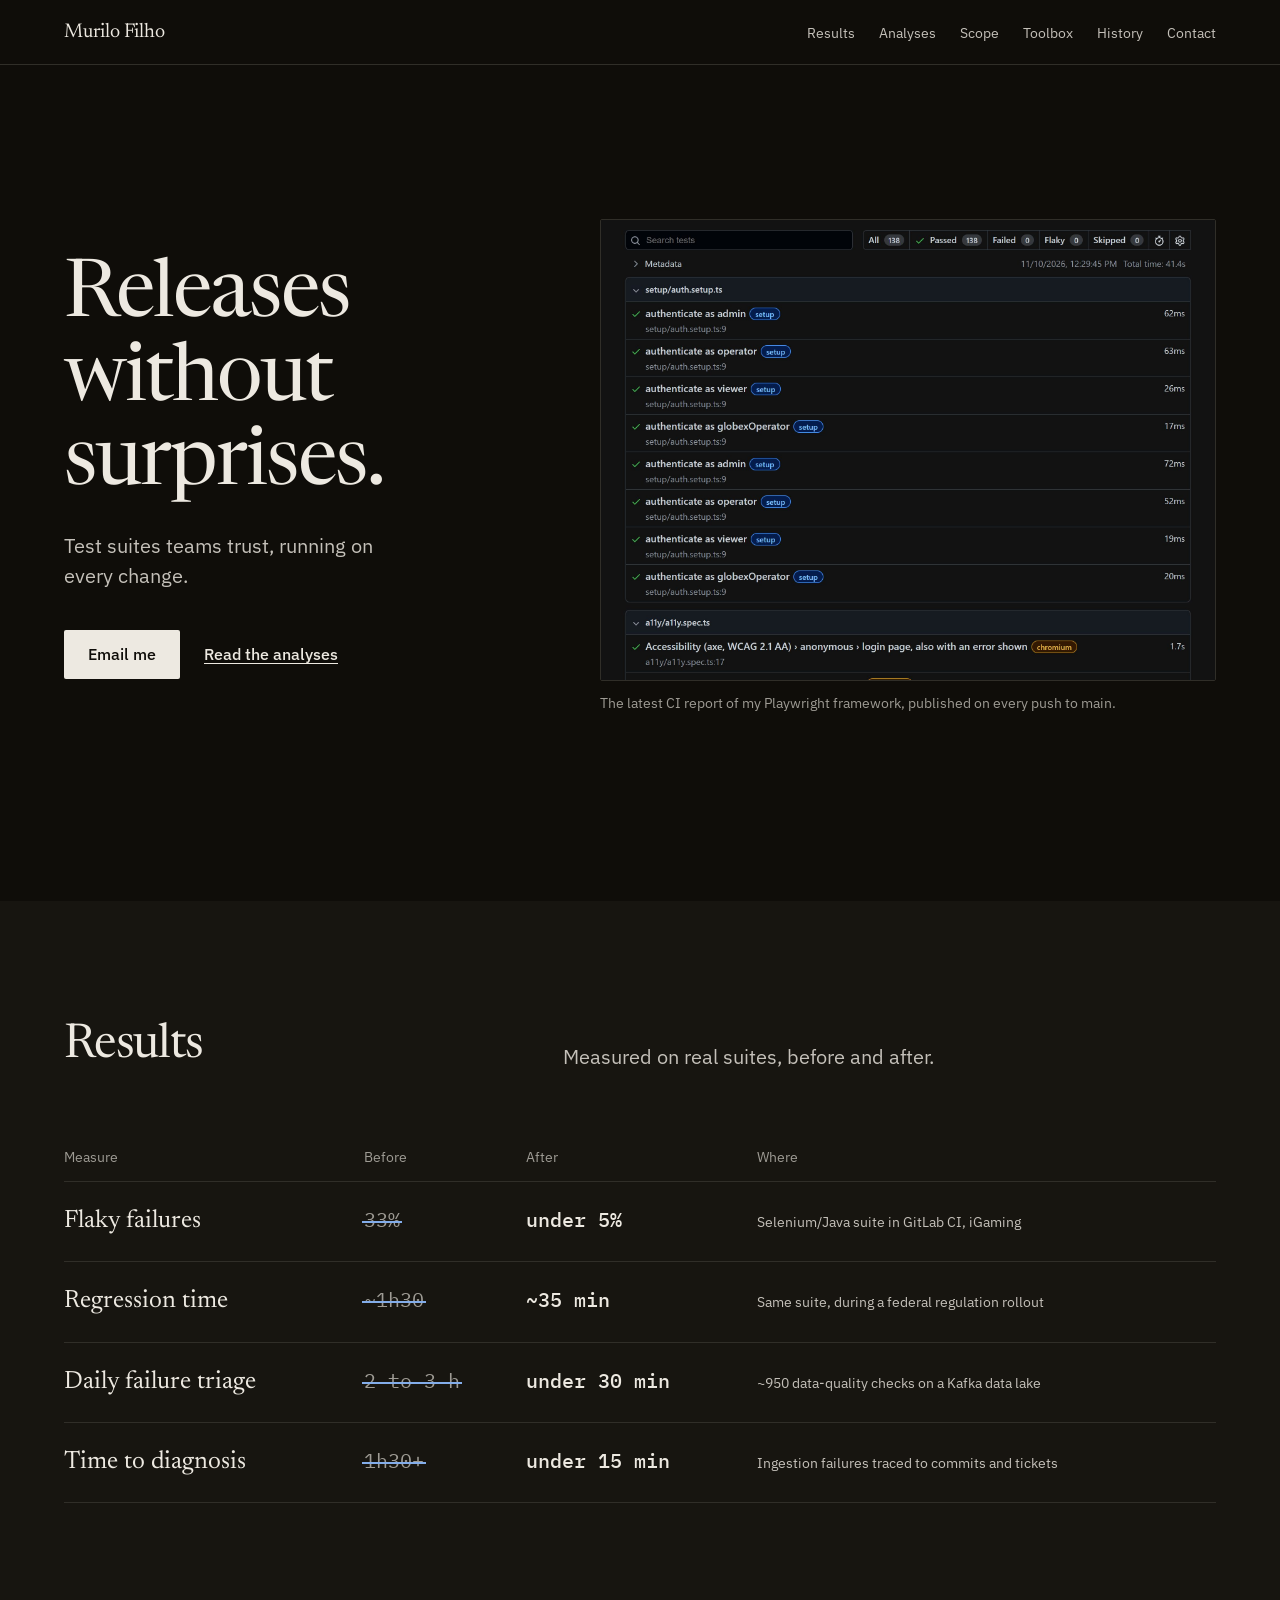
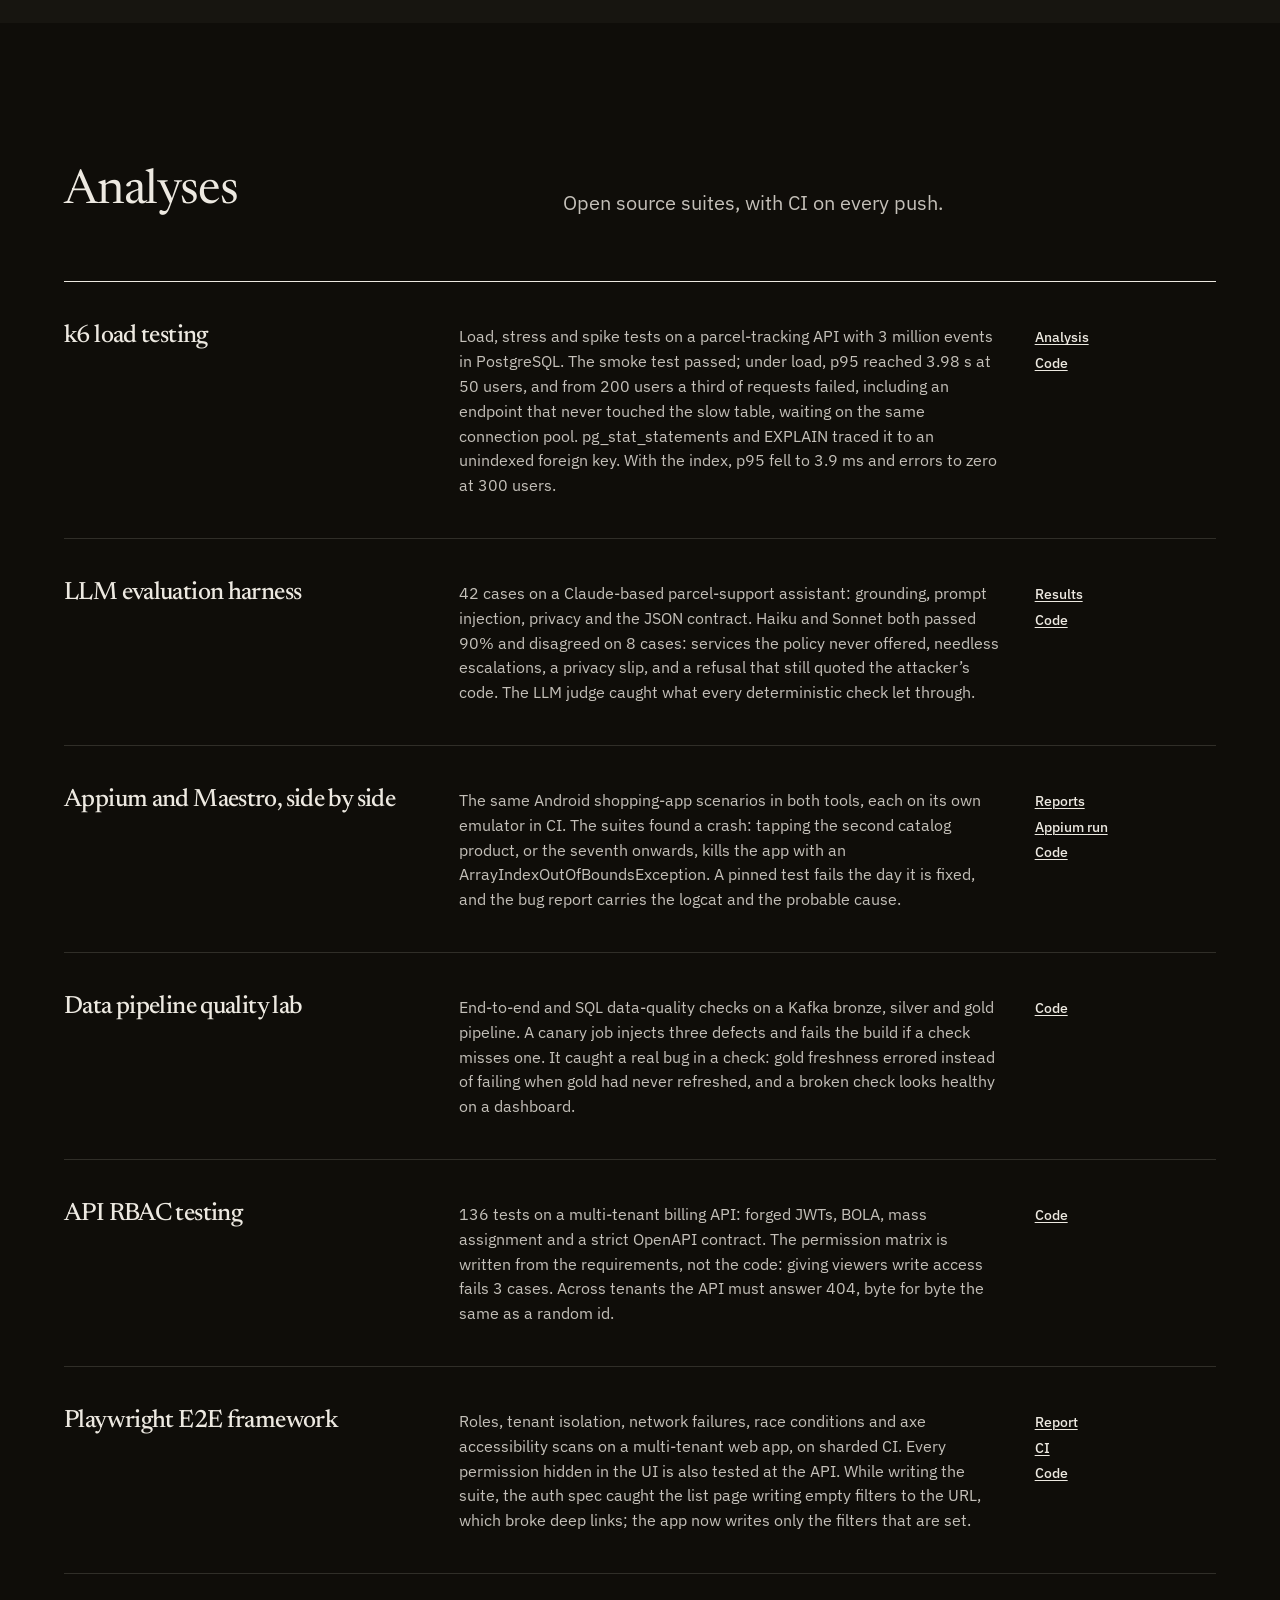
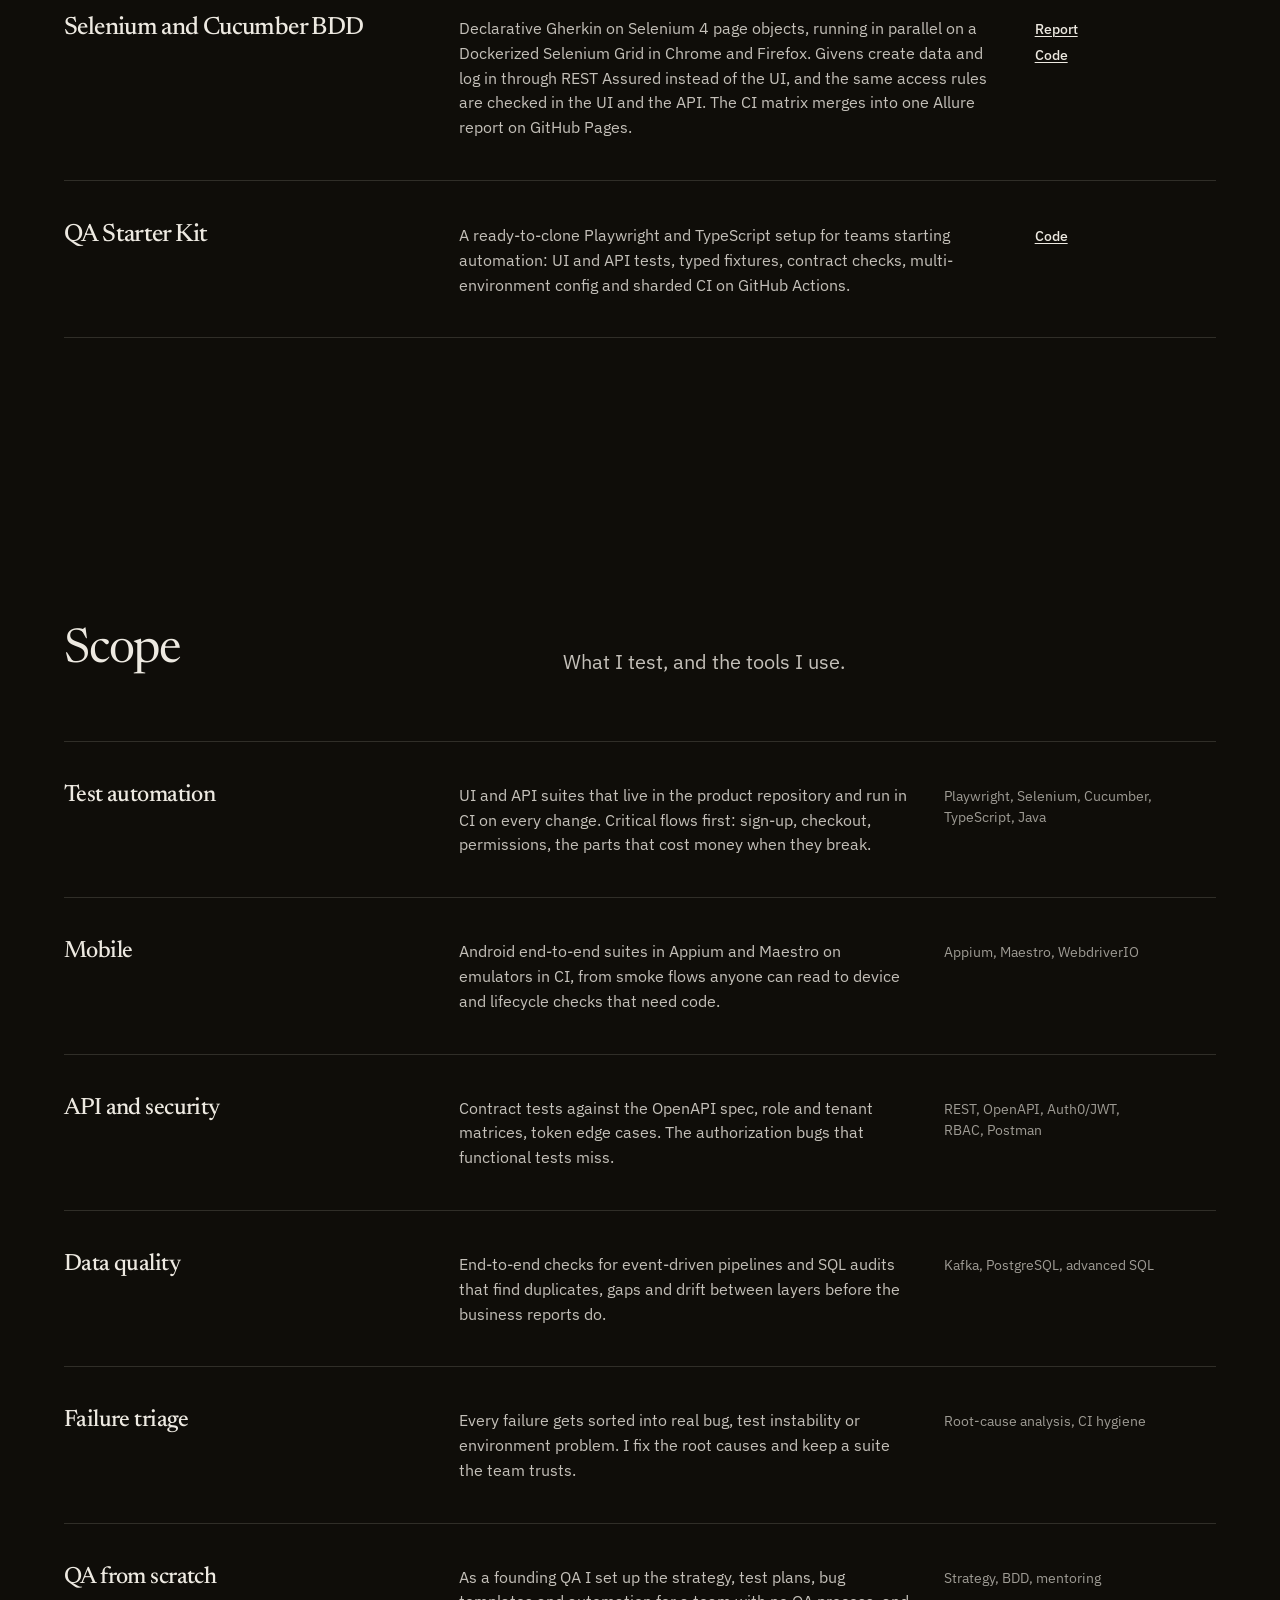
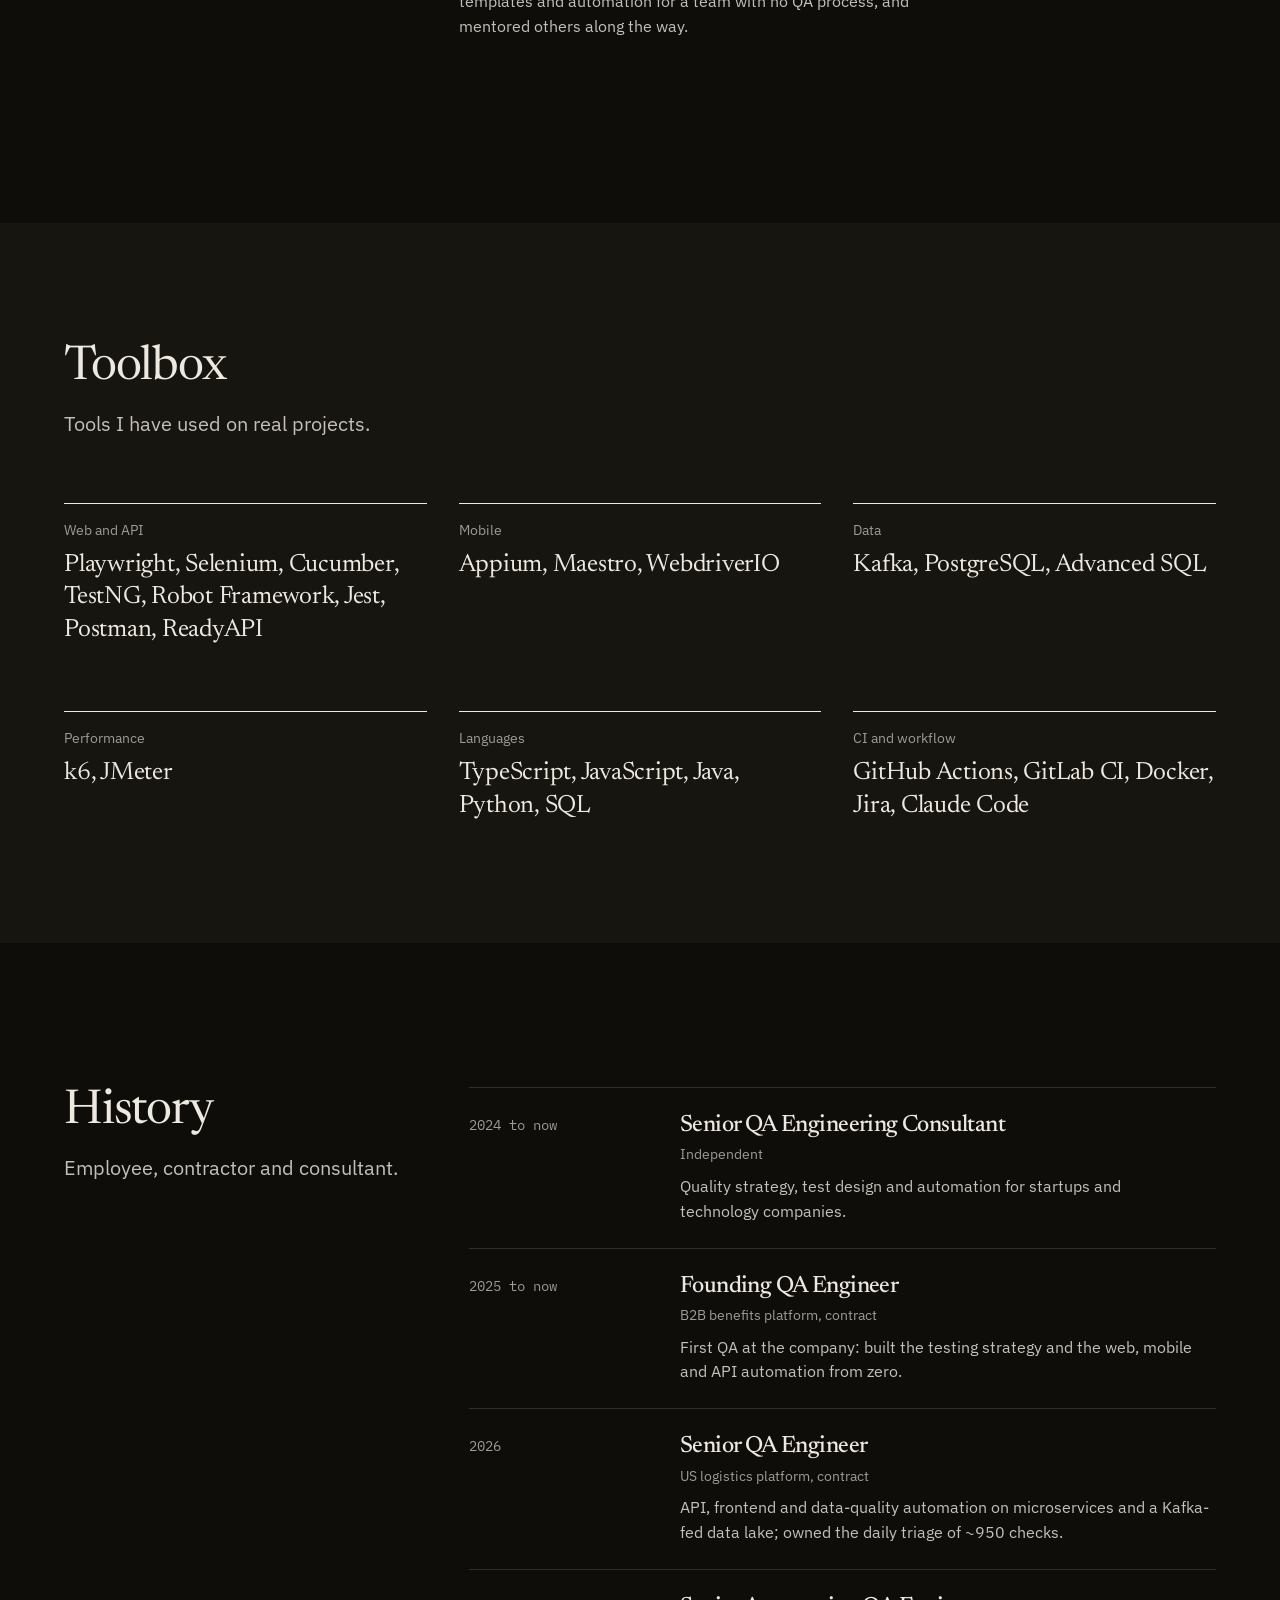
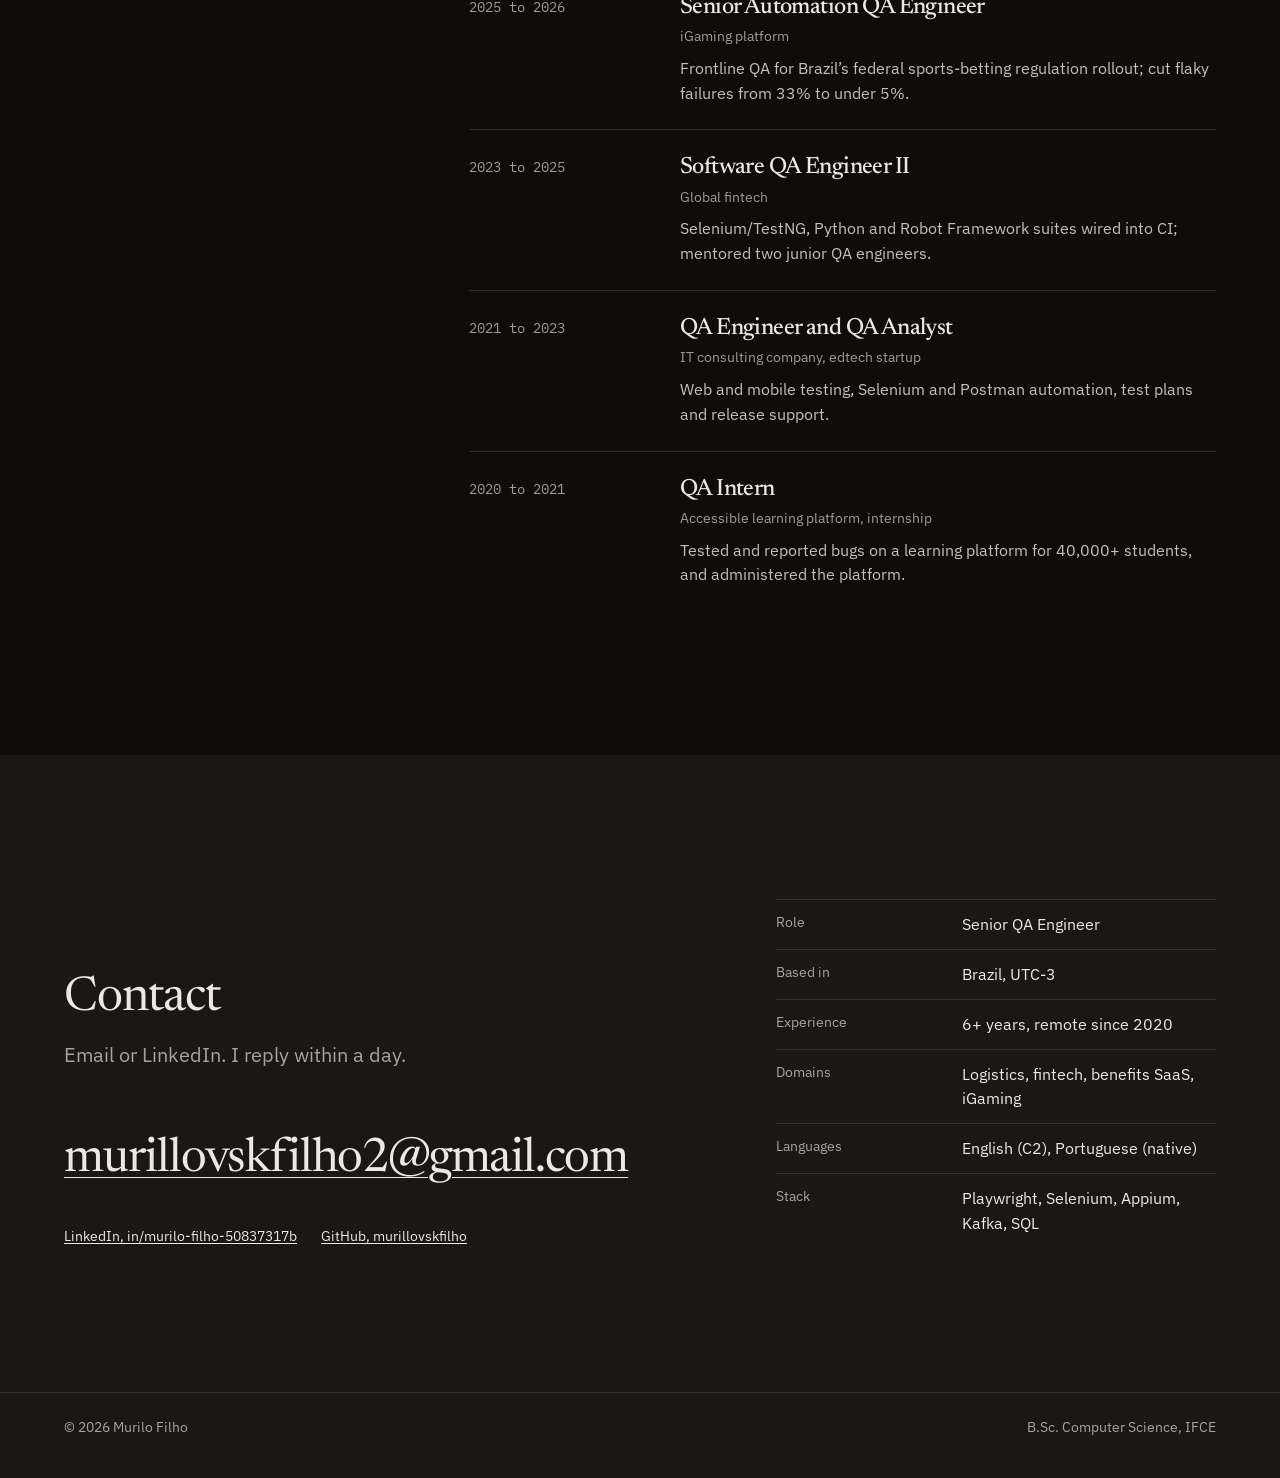
==== commit 8b4b951e: "Give each analysis its full finding in the description column Co-Authored-By: Claude Opus 5.5 <norep" ====
--- a/index.html
+++ b/index.html
@@ -95,42 +95,42 @@
         <ol class="ledger" data-reveal>
           <li>
             <h3>k6 load testing</h3>
-            <p class="system">Load, stress and spike tests on a PostgreSQL API that found a missing index: p95 under load went from 3.98 s to 3.9 ms.</p>
+            <p class="system">Load, stress and spike tests on a parcel-tracking API with 3 million events in PostgreSQL. The smoke test passed; under load, p95 reached 3.98 s at 50 users, and from 200 users a third of requests failed, including an endpoint that never touched the slow table, waiting on the same connection pool. pg_stat_statements and EXPLAIN traced it to an unindexed foreign key. With the index, p95 fell to 3.9 ms and errors to zero at 300 users.</p>
             <p class="refs"><a href="https://github.com/murillovskfilho/k6-load-testing#analysis">Analysis</a> <a href="https://github.com/murillovskfilho/k6-load-testing">Code</a></p>
           </li>
           <li>
             <h3>LLM evaluation harness</h3>
-            <p class="system">42 cases on a Claude support assistant: two models at the same 90% pass rate, failing on different cases.</p>
+            <p class="system">42 cases on a Claude-based parcel-support assistant: grounding, prompt injection, privacy and the JSON contract. Haiku and Sonnet both passed 90% and disagreed on 8 cases: services the policy never offered, needless escalations, a privacy slip, and a refusal that still quoted the attacker’s code. The LLM judge caught what every deterministic check let through.</p>
             <p class="refs"><a href="https://github.com/murillovskfilho/llm-eval-harness/blob/main/evals/logistics-support/SUMMARY.md">Results</a> <a href="https://github.com/murillovskfilho/llm-eval-harness">Code</a></p>
           </li>
           <li>
             <h3>Appium and Maestro, side by side</h3>
-            <p class="system">The same Android scenarios in both tools on CI emulators, with a pinned test for a crash the suites found.</p>
+            <p class="system">The same Android shopping-app scenarios in both tools, each on its own emulator in CI. The suites found a crash: tapping the second catalog product, or the seventh onwards, kills the app with an ArrayIndexOutOfBoundsException. A pinned test fails the day it is fixed, and the bug report carries the logcat and the probable cause.</p>
             <p class="refs"><a href="https://murillovskfilho.github.io/mobile-e2e-appium-maestro/">Reports</a> <a href="https://murillovskfilho.github.io/mobile-e2e-appium-maestro/appium/">Appium run</a> <a href="https://github.com/murillovskfilho/mobile-e2e-appium-maestro">Code</a></p>
           </li>
           <li>
             <h3>Data pipeline quality lab</h3>
-            <p class="system">SQL checks on a Kafka bronze, silver and gold pipeline, and a canary job that proves they catch injected defects.</p>
+            <p class="system">End-to-end and SQL data-quality checks on a Kafka bronze, silver and gold pipeline. A canary job injects three defects and fails the build if a check misses one. It caught a real bug in a check: gold freshness errored instead of failing when gold had never refreshed, and a broken check looks healthy on a dashboard.</p>
             <p class="refs"><a href="https://github.com/murillovskfilho/data-pipeline-quality-lab">Code</a></p>
           </li>
           <li>
             <h3>API RBAC testing</h3>
-            <p class="system">136 tests on a multi-tenant billing API: forged JWTs, BOLA, mass assignment and an OpenAPI contract.</p>
+            <p class="system">136 tests on a multi-tenant billing API: forged JWTs, BOLA, mass assignment and a strict OpenAPI contract. The permission matrix is written from the requirements, not the code: giving viewers write access fails 3 cases. Across tenants the API must answer 404, byte for byte the same as a random id.</p>
             <p class="refs"><a href="https://github.com/murillovskfilho/api-rbac-testing">Code</a></p>
           </li>
           <li>
             <h3>Playwright E2E framework</h3>
-            <p class="system">Roles, tenant isolation, network failures and races on a web app, with every hidden permission also tested at the API.</p>
+            <p class="system">Roles, tenant isolation, network failures, race conditions and axe accessibility scans on a multi-tenant web app, on sharded CI. Every permission hidden in the UI is also tested at the API. While writing the suite, the auth spec caught the list page writing empty filters to the URL, which broke deep links; the app now writes only the filters that are set.</p>
             <p class="refs"><a href="https://murillovskfilho.github.io/playwright-e2e-framework/">Report</a> <a href="https://github.com/murillovskfilho/playwright-e2e-framework/actions">CI</a> <a href="https://github.com/murillovskfilho/playwright-e2e-framework">Code</a></p>
           </li>
           <li>
             <h3>Selenium and Cucumber BDD</h3>
-            <p class="system">Declarative Gherkin on a Dockerized Selenium Grid, with parallel scenarios, API-backed setup and an Allure report.</p>
+            <p class="system">Declarative Gherkin on Selenium 4 page objects, running in parallel on a Dockerized Selenium Grid in Chrome and Firefox. Givens create data and log in through REST Assured instead of the UI, and the same access rules are checked in the UI and the API. The CI matrix merges into one Allure report on GitHub Pages.</p>
             <p class="refs"><a href="https://murillovskfilho.github.io/selenium-cucumber-bdd/">Report</a> <a href="https://github.com/murillovskfilho/selenium-cucumber-bdd">Code</a></p>
           </li>
           <li>
             <h3>QA Starter Kit</h3>
-            <p class="system">A ready-to-clone Playwright and TypeScript setup: UI and API tests, typed fixtures, contract checks and sharded CI.</p>
+            <p class="system">A ready-to-clone Playwright and TypeScript setup for teams starting automation: UI and API tests, typed fixtures, contract checks, multi-environment config and sharded CI on GitHub Actions.</p>
             <p class="refs"><a href="https://github.com/murillovskfilho/qa-starter-kit">Code</a></p>
           </li>
         </ol>
--- a/assets/style.css
+++ b/assets/style.css
@@ -94,9 +94,9 @@
 .hero-shot a { transition: border-color var(--dur-short) var(--ease-out); }
 .hero-shot a:hover { border-color: var(--color-accent); }
 .ledger { margin: 0; padding: 0; list-style: none; border-top: var(--rule-hair) solid var(--color-ink); }
-.ledger li { display: grid; grid-template-columns: minmax(0, 5fr) minmax(0, 5fr) minmax(0, 2fr); gap: var(--gap-columns); padding-block: var(--space-xl); border-bottom: var(--rule-hair) solid var(--color-rule); align-items: baseline; }
+.ledger li { display: grid; grid-template-columns: minmax(0, 4fr) minmax(0, 6fr) minmax(0, 2fr); gap: var(--gap-columns); padding-block: var(--space-xl); border-bottom: var(--rule-hair) solid var(--color-rule); align-items: baseline; }
 .ledger h3 { font-size: var(--text-xl); }
-.ledger .system { color: var(--color-ink-2); max-width: 60ch; }
+.ledger .system { color: var(--color-ink-2); max-width: 68ch; }
 .ledger .refs { flex-direction: column; gap: var(--space-2xs); }
 
 /* Scope: rows */
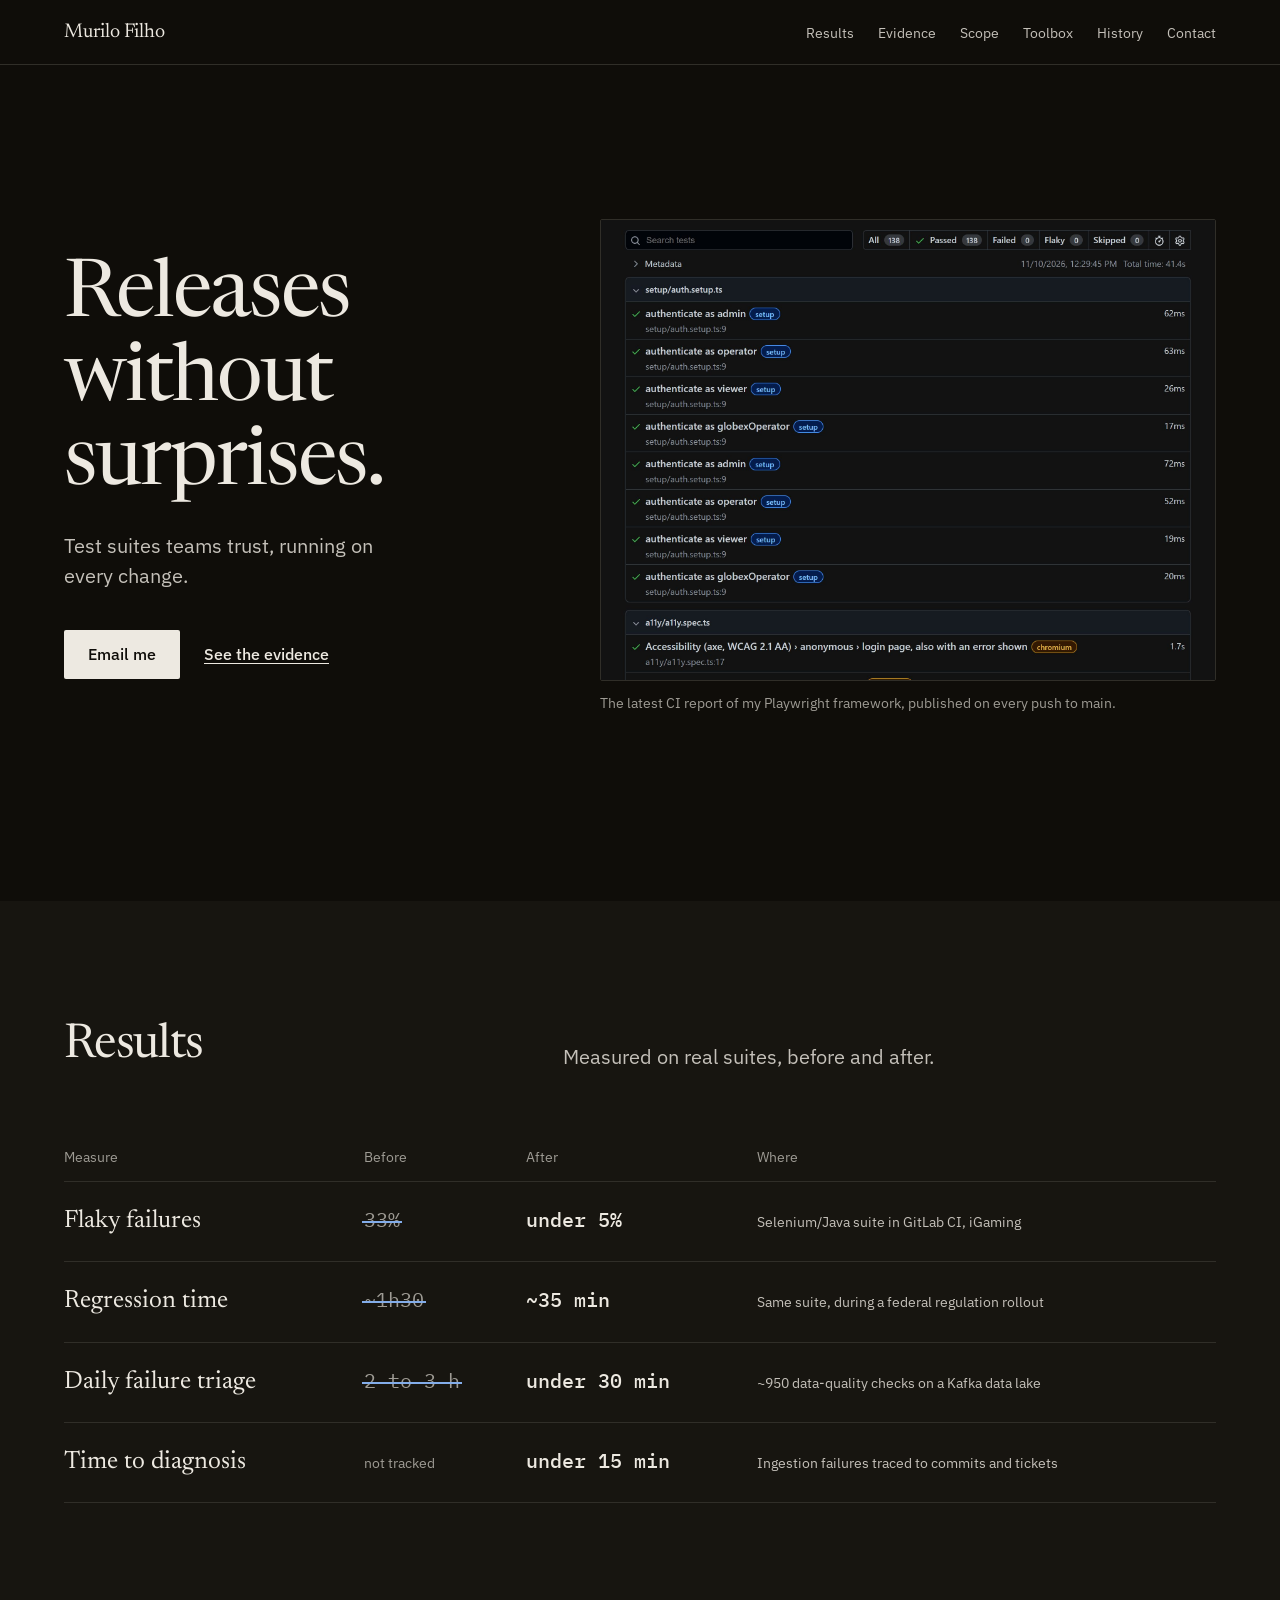
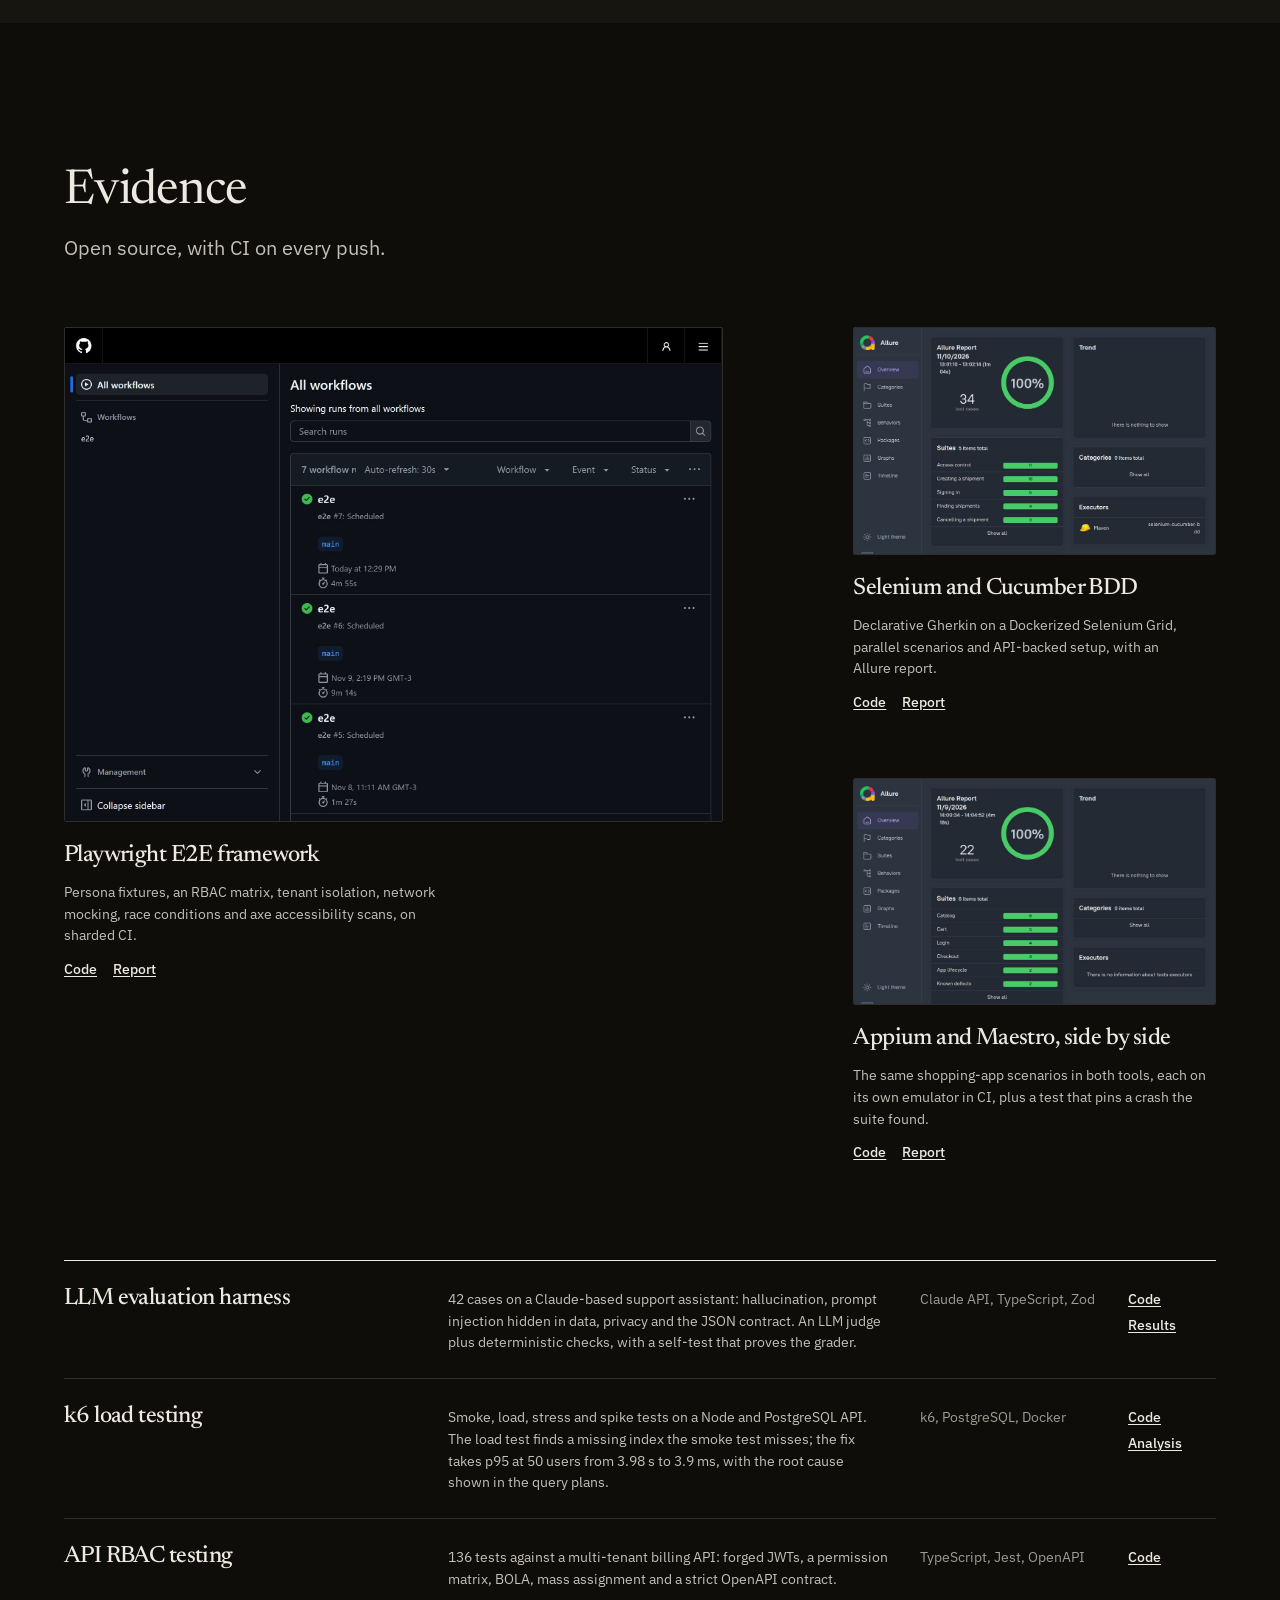
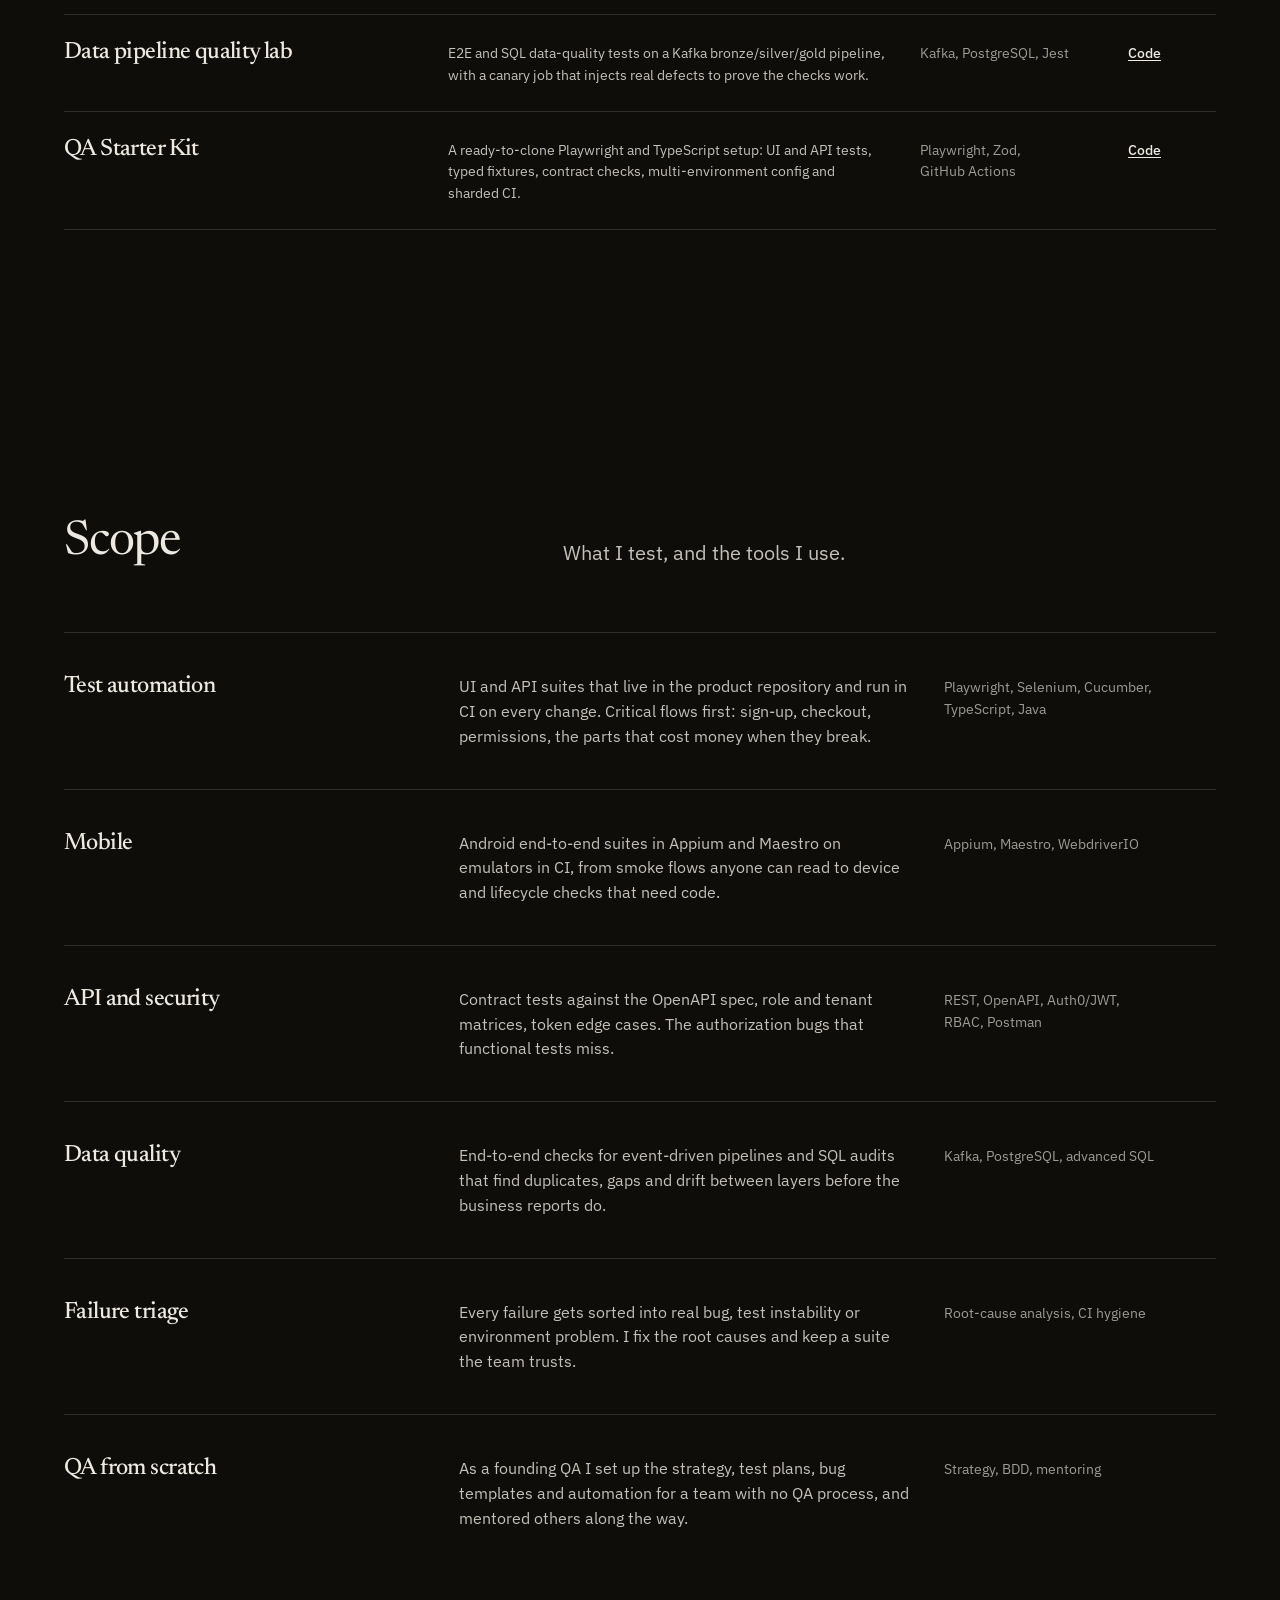
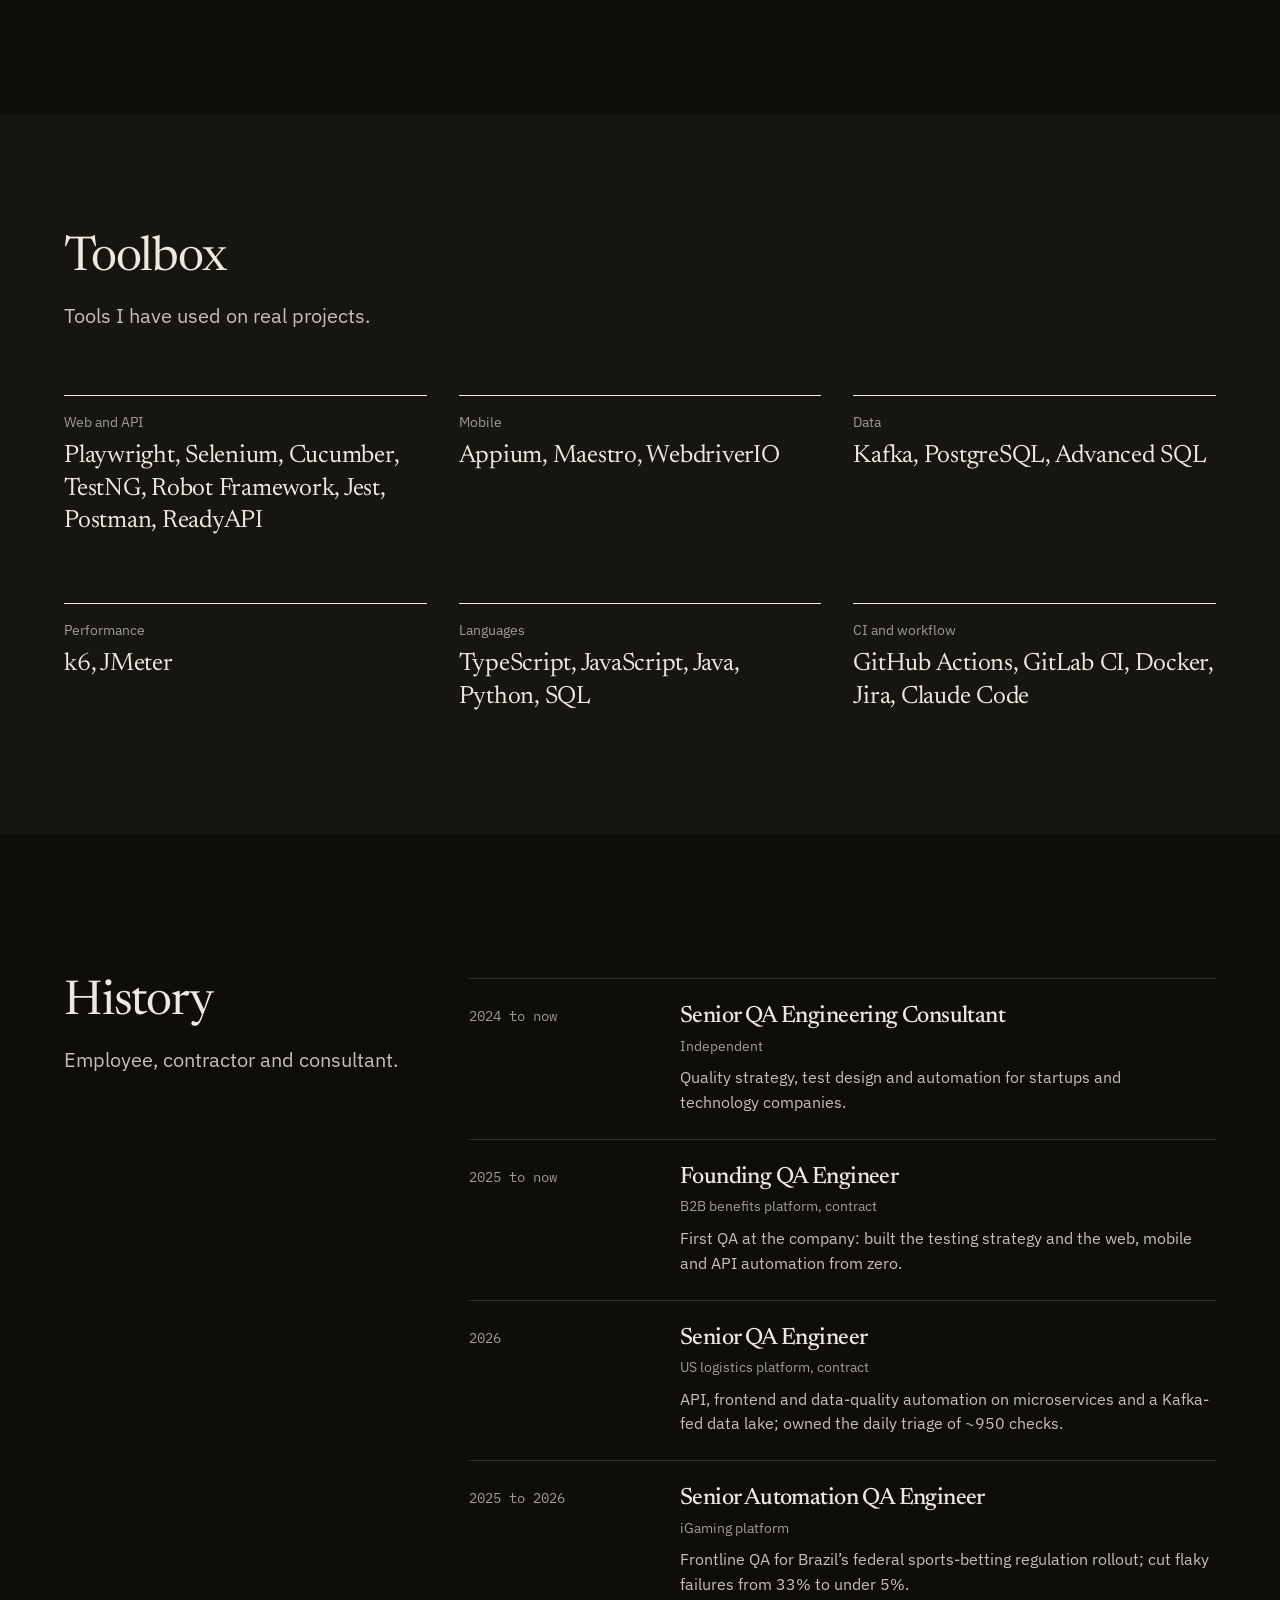
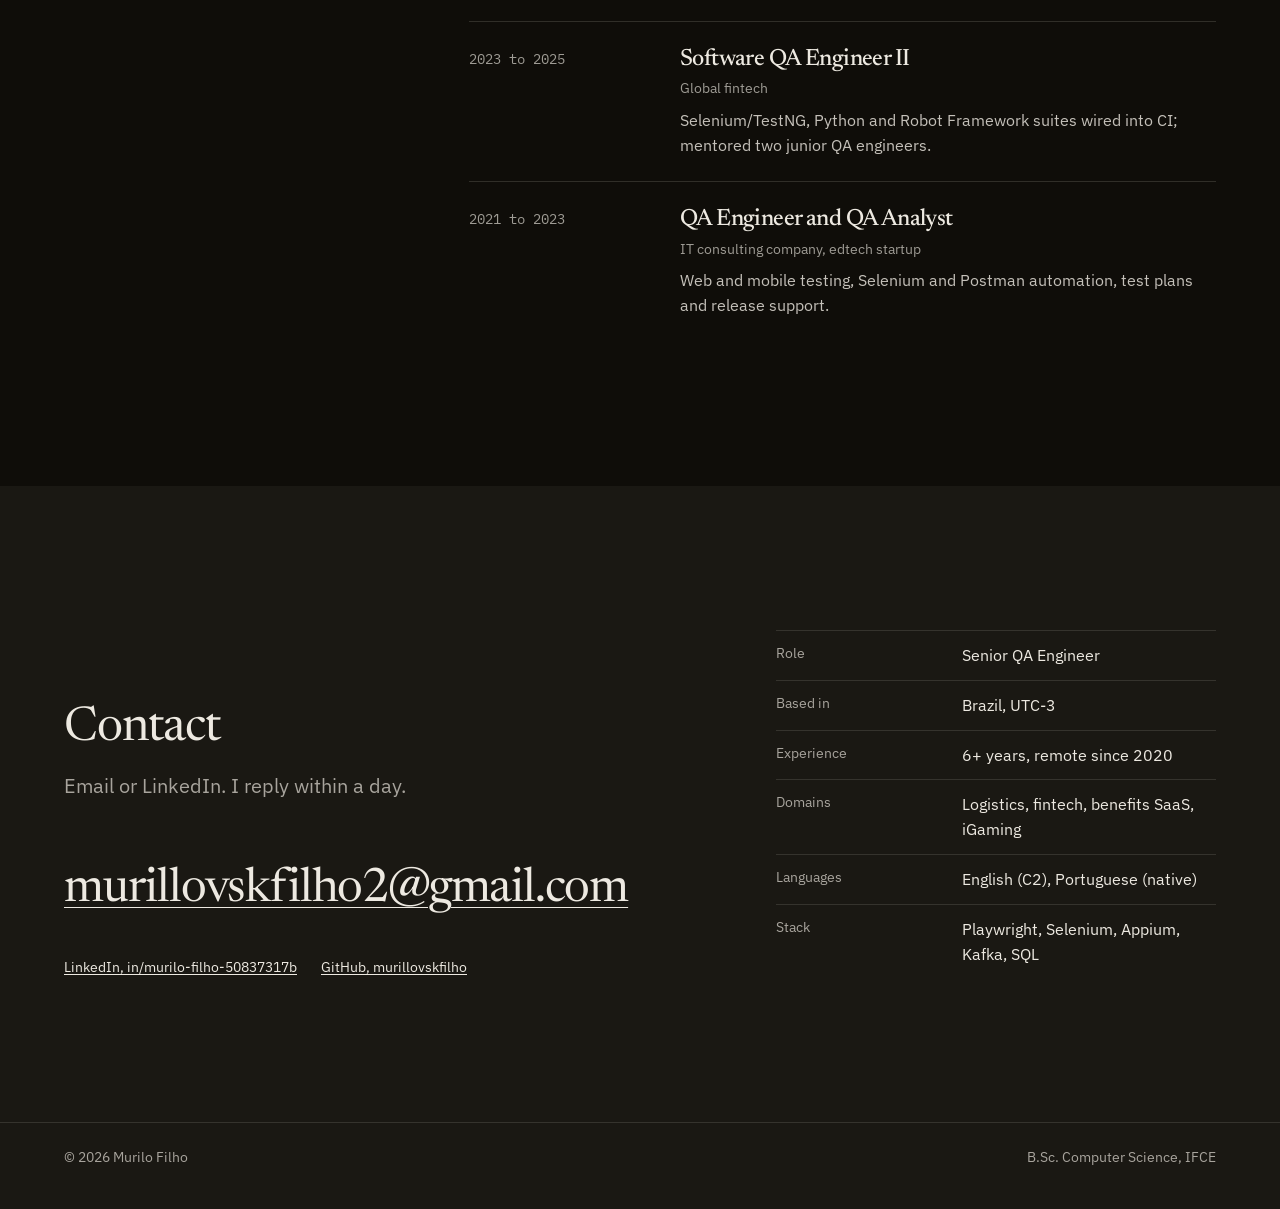
==== commit cae96bdb: "Revert today's landing page changes Restores index.html and style.css to ce838bd, the state before t" ====
--- a/index.html
+++ b/index.html
@@ -33,7 +33,7 @@
       <nav aria-label="Main">
         <ul>
           <li><a href="#results">Results</a></li>
-          <li><a href="#analyses">Analyses</a></li>
+          <li><a href="#evidence">Evidence</a></li>
           <li><a href="#scope">Scope</a></li>
           <li><a href="#toolbox">Toolbox</a></li>
           <li><a href="#history">History</a></li>
@@ -51,7 +51,7 @@
           <p class="lead">Test suites teams trust, running on every change.</p>
           <p class="actions">
             <a class="button" href="mailto:murillovskfilho2@gmail.com">Email me</a>
-            <a class="link" href="#analyses">Read the analyses</a>
+            <a class="link" href="#evidence">See the evidence</a>
           </p>
         </div>
         <figure class="hero-shot">
@@ -78,59 +78,70 @@
               <tr><th scope="row">Flaky failures</th><td class="was"><span>33%</span></td><td class="now">under 5%</td><td class="where">Selenium/Java suite in GitLab CI, iGaming</td></tr>
               <tr><th scope="row">Regression time</th><td class="was"><span>~1h30</span></td><td class="now">~35 min</td><td class="where">Same suite, during a federal regulation rollout</td></tr>
               <tr><th scope="row">Daily failure triage</th><td class="was"><span>2 to 3 h</span></td><td class="now">under 30 min</td><td class="where">~950 data-quality checks on a Kafka data lake</td></tr>
-              <tr><th scope="row">Time to diagnosis</th><td class="was"><span>1h30+</span></td><td class="now">under 15 min</td><td class="where">Ingestion failures traced to commits and tickets</td></tr>
+              <tr><th scope="row">Time to diagnosis</th><td class="was none">not tracked</td><td class="now">under 15 min</td><td class="where">Ingestion failures traced to commits and tickets</td></tr>
             </tbody>
           </table>
         </div>
       </div>
     </section>
 
-    <section class="analyses" id="analyses">
-      <div class="container">
-        <header class="head split">
-          <h2>Analyses</h2>
-          <p class="lead">Open source suites, with CI on every push.</p>
-        </header>
-
-        <ol class="ledger" data-reveal>
+    <section class="evidence" id="evidence">
+      <div class="container">
+        <header class="head">
+          <h2>Evidence</h2>
+          <p class="lead">Open source, with CI on every push.</p>
+        </header>
+
+        <div class="shots">
+          <article class="shot shot-lead" data-reveal>
+            <a class="shot-img" href="https://github.com/murillovskfilho/playwright-e2e-framework/actions"><img src="assets/img/ci-playwright.jpg" width="1960" height="1470" alt="GitHub Actions run history of playwright-e2e-framework: the e2e workflow passing on main, scheduled runs"></a>
+            <h3>Playwright E2E framework</h3>
+            <p>Persona fixtures, an RBAC matrix, tenant isolation, network mocking, race conditions and axe accessibility scans, on sharded CI.</p>
+            <p class="refs"><a href="https://github.com/murillovskfilho/playwright-e2e-framework">Code</a> <a href="https://murillovskfilho.github.io/playwright-e2e-framework/">Report</a></p>
+          </article>
+          <article class="shot" data-reveal style="--i:1">
+            <a class="shot-img" href="https://murillovskfilho.github.io/selenium-cucumber-bdd/"><img src="assets/img/report-allure.jpg" width="1960" height="1470" alt="Allure report overview of the Selenium and Cucumber suite"></a>
+            <h3>Selenium and Cucumber BDD</h3>
+            <p>Declarative Gherkin on a Dockerized Selenium Grid, parallel scenarios and API-backed setup, with an Allure report.</p>
+            <p class="refs"><a href="https://github.com/murillovskfilho/selenium-cucumber-bdd">Code</a> <a href="https://murillovskfilho.github.io/selenium-cucumber-bdd/">Report</a></p>
+          </article>
+          <article class="shot" data-reveal style="--i:2">
+            <a class="shot-img" href="https://murillovskfilho.github.io/mobile-e2e-appium-maestro/appium/"><img src="assets/img/report-mobile.jpg" width="1960" height="1470" alt="Allure report of the Appium suite on the Android emulator"></a>
+            <h3>Appium and Maestro, side by side</h3>
+            <p>The same shopping-app scenarios in both tools, each on its own emulator in CI, plus a test that pins a crash the suite found.</p>
+            <p class="refs"><a href="https://github.com/murillovskfilho/mobile-e2e-appium-maestro">Code</a> <a href="https://murillovskfilho.github.io/mobile-e2e-appium-maestro/">Report</a></p>
+          </article>
+        </div>
+
+        <ol class="index" data-reveal>
+          <li>
+            <h3>LLM evaluation harness</h3>
+            <p>42 cases on a Claude-based support assistant: hallucination, prompt injection hidden in data, privacy and the JSON contract. An LLM judge plus deterministic checks, with a self-test that proves the grader.</p>
+            <p class="tools">Claude API, TypeScript, Zod</p>
+            <p class="refs"><a href="https://github.com/murillovskfilho/llm-eval-harness">Code</a> <a href="https://github.com/murillovskfilho/llm-eval-harness/blob/main/evals/logistics-support/SUMMARY.md">Results</a></p>
+          </li>
           <li>
             <h3>k6 load testing</h3>
-            <p class="system">Load, stress and spike tests on a parcel-tracking API with 3 million events in PostgreSQL. The smoke test passed; under load, p95 reached 3.98 s at 50 users, and from 200 users a third of requests failed, including an endpoint that never touched the slow table, waiting on the same connection pool. pg_stat_statements and EXPLAIN traced it to an unindexed foreign key. With the index, p95 fell to 3.9 ms and errors to zero at 300 users.</p>
-            <p class="refs"><a href="https://github.com/murillovskfilho/k6-load-testing#analysis">Analysis</a> <a href="https://github.com/murillovskfilho/k6-load-testing">Code</a></p>
-          </li>
-          <li>
-            <h3>LLM evaluation harness</h3>
-            <p class="system">42 cases on a Claude-based parcel-support assistant: grounding, prompt injection, privacy and the JSON contract. Haiku and Sonnet both passed 90% and disagreed on 8 cases: services the policy never offered, needless escalations, a privacy slip, and a refusal that still quoted the attacker’s code. The LLM judge caught what every deterministic check let through.</p>
-            <p class="refs"><a href="https://github.com/murillovskfilho/llm-eval-harness/blob/main/evals/logistics-support/SUMMARY.md">Results</a> <a href="https://github.com/murillovskfilho/llm-eval-harness">Code</a></p>
-          </li>
-          <li>
-            <h3>Appium and Maestro, side by side</h3>
-            <p class="system">The same Android shopping-app scenarios in both tools, each on its own emulator in CI. The suites found a crash: tapping the second catalog product, or the seventh onwards, kills the app with an ArrayIndexOutOfBoundsException. A pinned test fails the day it is fixed, and the bug report carries the logcat and the probable cause.</p>
-            <p class="refs"><a href="https://murillovskfilho.github.io/mobile-e2e-appium-maestro/">Reports</a> <a href="https://murillovskfilho.github.io/mobile-e2e-appium-maestro/appium/">Appium run</a> <a href="https://github.com/murillovskfilho/mobile-e2e-appium-maestro">Code</a></p>
+            <p>Smoke, load, stress and spike tests on a Node and PostgreSQL API. The load test finds a missing index the smoke test misses; the fix takes p95 at 50 users from 3.98 s to 3.9 ms, with the root cause shown in the query plans.</p>
+            <p class="tools">k6, PostgreSQL, Docker</p>
+            <p class="refs"><a href="https://github.com/murillovskfilho/k6-load-testing">Code</a> <a href="https://github.com/murillovskfilho/k6-load-testing#analysis">Analysis</a></p>
+          </li>
+          <li>
+            <h3>API RBAC testing</h3>
+            <p>136 tests against a multi-tenant billing API: forged JWTs, a permission matrix, BOLA, mass assignment and a strict OpenAPI contract.</p>
+            <p class="tools">TypeScript, Jest, OpenAPI</p>
+            <p class="refs"><a href="https://github.com/murillovskfilho/api-rbac-testing">Code</a></p>
           </li>
           <li>
             <h3>Data pipeline quality lab</h3>
-            <p class="system">End-to-end and SQL data-quality checks on a Kafka bronze, silver and gold pipeline. A canary job injects three defects and fails the build if a check misses one. It caught a real bug in a check: gold freshness errored instead of failing when gold had never refreshed, and a broken check looks healthy on a dashboard.</p>
+            <p>E2E and SQL data-quality tests on a Kafka bronze/silver/gold pipeline, with a canary job that injects real defects to prove the checks work.</p>
+            <p class="tools">Kafka, PostgreSQL, Jest</p>
             <p class="refs"><a href="https://github.com/murillovskfilho/data-pipeline-quality-lab">Code</a></p>
           </li>
           <li>
-            <h3>API RBAC testing</h3>
-            <p class="system">136 tests on a multi-tenant billing API: forged JWTs, BOLA, mass assignment and a strict OpenAPI contract. The permission matrix is written from the requirements, not the code: giving viewers write access fails 3 cases. Across tenants the API must answer 404, byte for byte the same as a random id.</p>
-            <p class="refs"><a href="https://github.com/murillovskfilho/api-rbac-testing">Code</a></p>
-          </li>
-          <li>
-            <h3>Playwright E2E framework</h3>
-            <p class="system">Roles, tenant isolation, network failures, race conditions and axe accessibility scans on a multi-tenant web app, on sharded CI. Every permission hidden in the UI is also tested at the API. While writing the suite, the auth spec caught the list page writing empty filters to the URL, which broke deep links; the app now writes only the filters that are set.</p>
-            <p class="refs"><a href="https://murillovskfilho.github.io/playwright-e2e-framework/">Report</a> <a href="https://github.com/murillovskfilho/playwright-e2e-framework/actions">CI</a> <a href="https://github.com/murillovskfilho/playwright-e2e-framework">Code</a></p>
-          </li>
-          <li>
-            <h3>Selenium and Cucumber BDD</h3>
-            <p class="system">Declarative Gherkin on Selenium 4 page objects, running in parallel on a Dockerized Selenium Grid in Chrome and Firefox. Givens create data and log in through REST Assured instead of the UI, and the same access rules are checked in the UI and the API. The CI matrix merges into one Allure report on GitHub Pages.</p>
-            <p class="refs"><a href="https://murillovskfilho.github.io/selenium-cucumber-bdd/">Report</a> <a href="https://github.com/murillovskfilho/selenium-cucumber-bdd">Code</a></p>
-          </li>
-          <li>
             <h3>QA Starter Kit</h3>
-            <p class="system">A ready-to-clone Playwright and TypeScript setup for teams starting automation: UI and API tests, typed fixtures, contract checks, multi-environment config and sharded CI on GitHub Actions.</p>
+            <p>A ready-to-clone Playwright and TypeScript setup: UI and API tests, typed fixtures, contract checks, multi-environment config and sharded CI.</p>
+            <p class="tools">Playwright, Zod, GitHub Actions</p>
             <p class="refs"><a href="https://github.com/murillovskfilho/qa-starter-kit">Code</a></p>
           </li>
         </ol>
@@ -184,7 +195,6 @@
           <li><time>2025 to 2026</time><div><h3>Senior Automation QA Engineer</h3><p class="org">iGaming platform</p><p>Frontline QA for Brazil’s federal sports-betting regulation rollout; cut flaky failures from 33% to under 5%.</p></div></li>
           <li><time>2023 to 2025</time><div><h3>Software QA Engineer II</h3><p class="org">Global fintech</p><p>Selenium/TestNG, Python and Robot Framework suites wired into CI; mentored two junior QA engineers.</p></div></li>
           <li><time>2021 to 2023</time><div><h3>QA Engineer and QA Analyst</h3><p class="org">IT consulting company, edtech startup</p><p>Web and mobile testing, Selenium and Postman automation, test plans and release support.</p></div></li>
-          <li><time>2020 to 2021</time><div><h3>QA Intern</h3><p class="org">Accessible learning platform, internship</p><p>Tested and reported bugs on a learning platform for 40,000+ students, and administered the platform.</p></div></li>
         </ol>
       </div>
     </section>
--- a/assets/style.css
+++ b/assets/style.css
@@ -1,9 +1,8 @@
-/* Hallmark · shape: index-led portfolio, from Index-First; projects as a ledger of titles, captions and links · genre: editorial · theme: brand · redesign: full
- * paper: oklch(16% 0.009 85) · accent: oklch(74% 0.1 258), blue pencil · display: Newsreader · body: IBM Plex Sans · hero: Stage · nav: edge-aligned · footer: colophon · signature: the live Playwright CI report in the hero, and each project told as what its tests found
+/* Hallmark · shape: index-led portfolio, from Index-First · genre: editorial · theme: brand · redesign: full
+ * paper: oklch(16% 0.009 85) · accent: oklch(74% 0.1 258), blue pencil · display: Newsreader · body: IBM Plex Sans · hero: Stage · nav: edge-aligned · footer: colophon · signature: the live Playwright CI report in the hero, and the old numbers struck through once the results table comes into view (time-based, never scroll-scrubbed)
  * axes: warm graphite/serif/blue pencil · posture: Stage · modes: dark only (the owner's brand) · contrast: pass · fold: pass · v2.0.0 */
 /* Hallmark · answered F-weight · body stays at 400, Plex Sans 350 is not loaded and a synthetic weight would look worse */
-/* Hallmark · pre-emit critique: P4 H4 E5 S4 R4 V4 · weakest: S, a QA portfolio is a crowded category; the page leads with the real CI report, the before/after table and findings from the suites instead of a list of claims */
-/* Hallmark · dropped evidence, the three report screenshots · the owner asked for findings-first analyses: the section id is now analyses, every report stays one click away and the hero keeps the Playwright report */
+/* Hallmark · pre-emit critique: P4 H4 E4 S4 R4 V4 · weakest: S, a QA portfolio is a crowded category; the page leads with the real CI report and the before/after table instead of a list of claims */
 @import url("./tokens.css");
 @import url("./base.css");
 
@@ -90,14 +89,21 @@
 .results td.now { color: var(--color-ink); font-weight: 500; }
 .results td.where { color: var(--color-ink-2); font-size: var(--text-sm); }
 
-/* Analyses: a ledger, one project per row (title, a one-line caption, links) */
-.hero-shot a { transition: border-color var(--dur-short) var(--ease-out); }
-.hero-shot a:hover { border-color: var(--color-accent); }
-.ledger { margin: 0; padding: 0; list-style: none; border-top: var(--rule-hair) solid var(--color-ink); }
-.ledger li { display: grid; grid-template-columns: minmax(0, 4fr) minmax(0, 6fr) minmax(0, 2fr); gap: var(--gap-columns); padding-block: var(--space-xl); border-bottom: var(--rule-hair) solid var(--color-rule); align-items: baseline; }
-.ledger h3 { font-size: var(--text-xl); }
-.ledger .system { color: var(--color-ink-2); max-width: 68ch; }
-.ledger .refs { flex-direction: column; gap: var(--space-2xs); }
+/* Evidence: bento of real reports, then an index */
+.shots { display: grid; grid-template-columns: repeat(12, minmax(0, 1fr)); grid-template-rows: auto auto; gap: var(--space-2xl) var(--gap-columns); }
+.shot { display: grid; align-content: start; gap: var(--space-sm); }
+.shot-lead { grid-column: 1 / span 7; grid-row: 1 / span 2; }
+.shot:not(.shot-lead) { grid-column: 9 / span 4; }
+.shot-img { display: block; border: var(--rule-hair) solid var(--color-rule); border-radius: var(--radius-card); overflow: hidden; margin-bottom: var(--space-xs); }
+.shot-img img { width: 100%; aspect-ratio: 16 / 10; object-fit: cover; object-position: top left; }
+.shot-img { transition: border-color var(--dur-short) var(--ease-out); }
+.shot-img:hover, .hero-shot a:hover { border-color: var(--color-accent); }
+.shot-lead .shot-img img { aspect-ratio: 4 / 3; }
+.shot p:not(.refs) { color: var(--color-ink-2); max-width: 52ch; }
+.index { margin: var(--space-3xl) 0 0; padding: 0; list-style: none; border-top: var(--rule-hair) solid var(--color-ink); }
+.index li { display: grid; grid-template-columns: minmax(0, 4fr) minmax(0, 5fr) minmax(0, 2fr) minmax(0, 1fr); gap: var(--gap-columns); padding-block: var(--space-lg); border-bottom: var(--rule-hair) solid var(--color-rule); align-items: baseline; }
+.index p:not(.tools):not(.refs) { color: var(--color-ink-2); }
+.index .refs { flex-direction: column; gap: var(--space-2xs); }
 
 /* Scope: rows */
 .rows { margin: 0; padding: 0; list-style: none; }
@@ -167,7 +173,6 @@
   .js .table-wrap.is-seen td.was span::after { animation: strike var(--dur-enter) var(--ease-out) both; animation-delay: calc(240ms + var(--row, 0) * var(--stagger)); }
   .results tbody tr:nth-child(2) { --row: 1; }
   .results tbody tr:nth-child(3) { --row: 2; }
-  .results tbody tr:nth-child(4) { --row: 3; }
   @keyframes strike { from { transform: scaleX(0); } }
 }
 
@@ -178,8 +183,10 @@
   .hero-grid, .head.split, .contact-grid, .history-grid { grid-template-columns: minmax(0, 1fr); gap: var(--space-xl); }
   .head.split .lead { margin-top: var(--space-md); }
   .history .head { position: static; }
-  .ledger li, .rows li { grid-template-columns: minmax(0, 1fr); gap: var(--space-xs); }
-  .ledger .refs { flex-direction: row; gap: var(--space-md); }
+  .shots { grid-template-columns: minmax(0, 1fr); }
+  .shot-lead, .shot:not(.shot-lead) { grid-column: auto; grid-row: auto; }
+  .index li, .rows li { grid-template-columns: minmax(0, 1fr); gap: var(--space-xs); }
+  .index .refs { flex-direction: row; gap: var(--space-md); }
   .kit { grid-template-columns: repeat(2, minmax(0, 1fr)); }
 }
 @media (max-width: 40rem) {
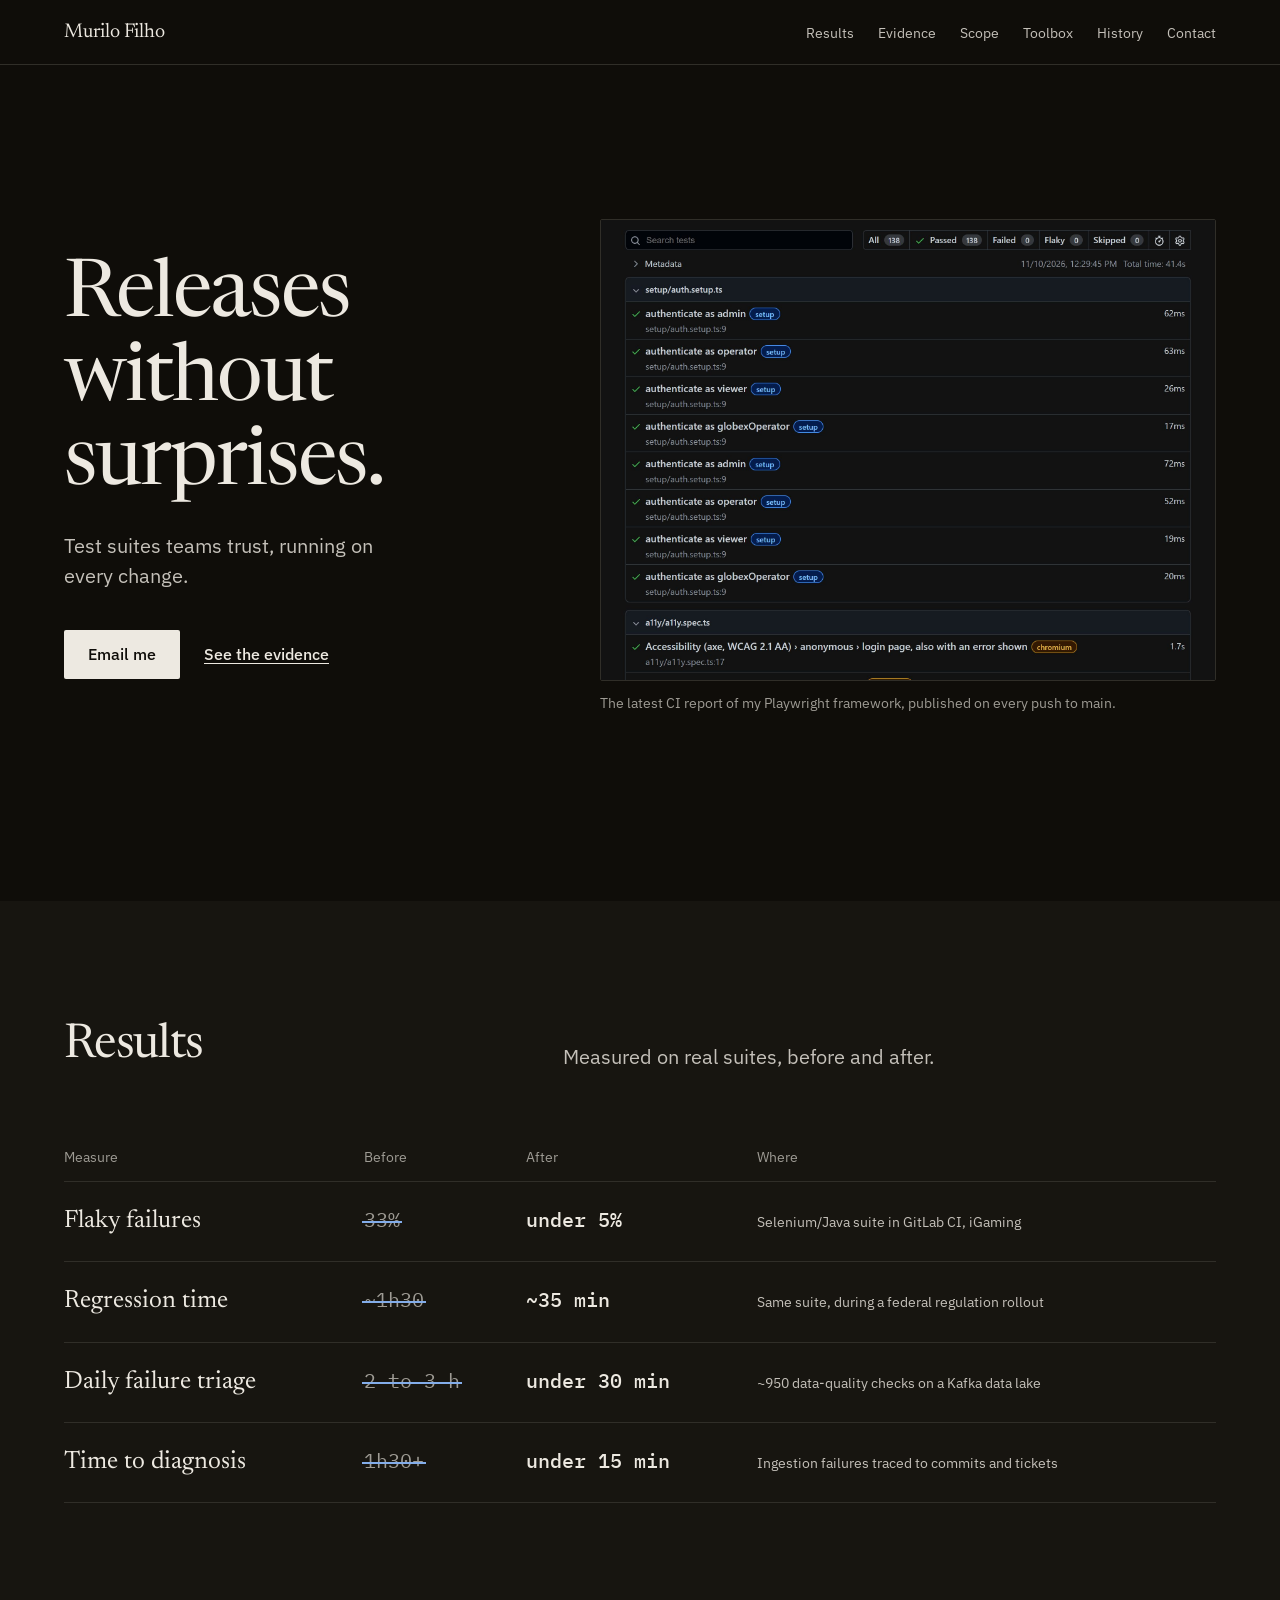
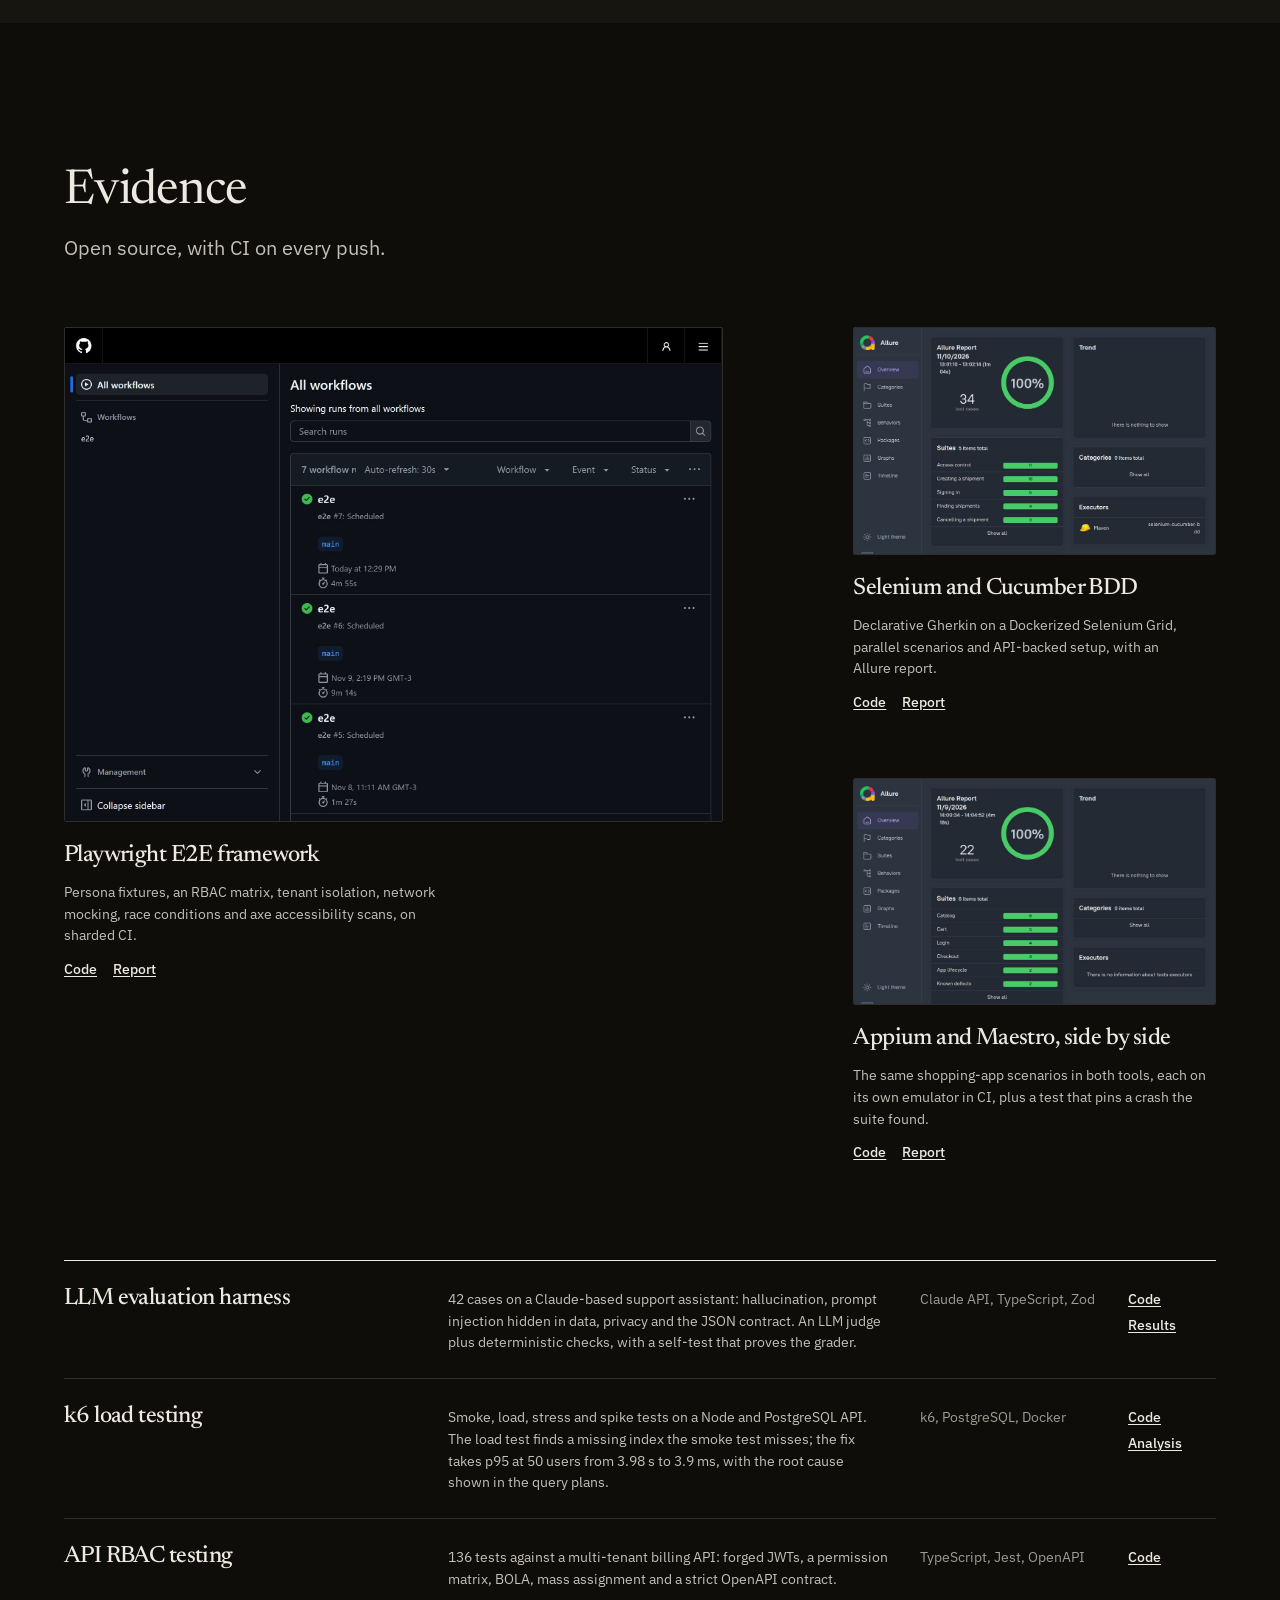
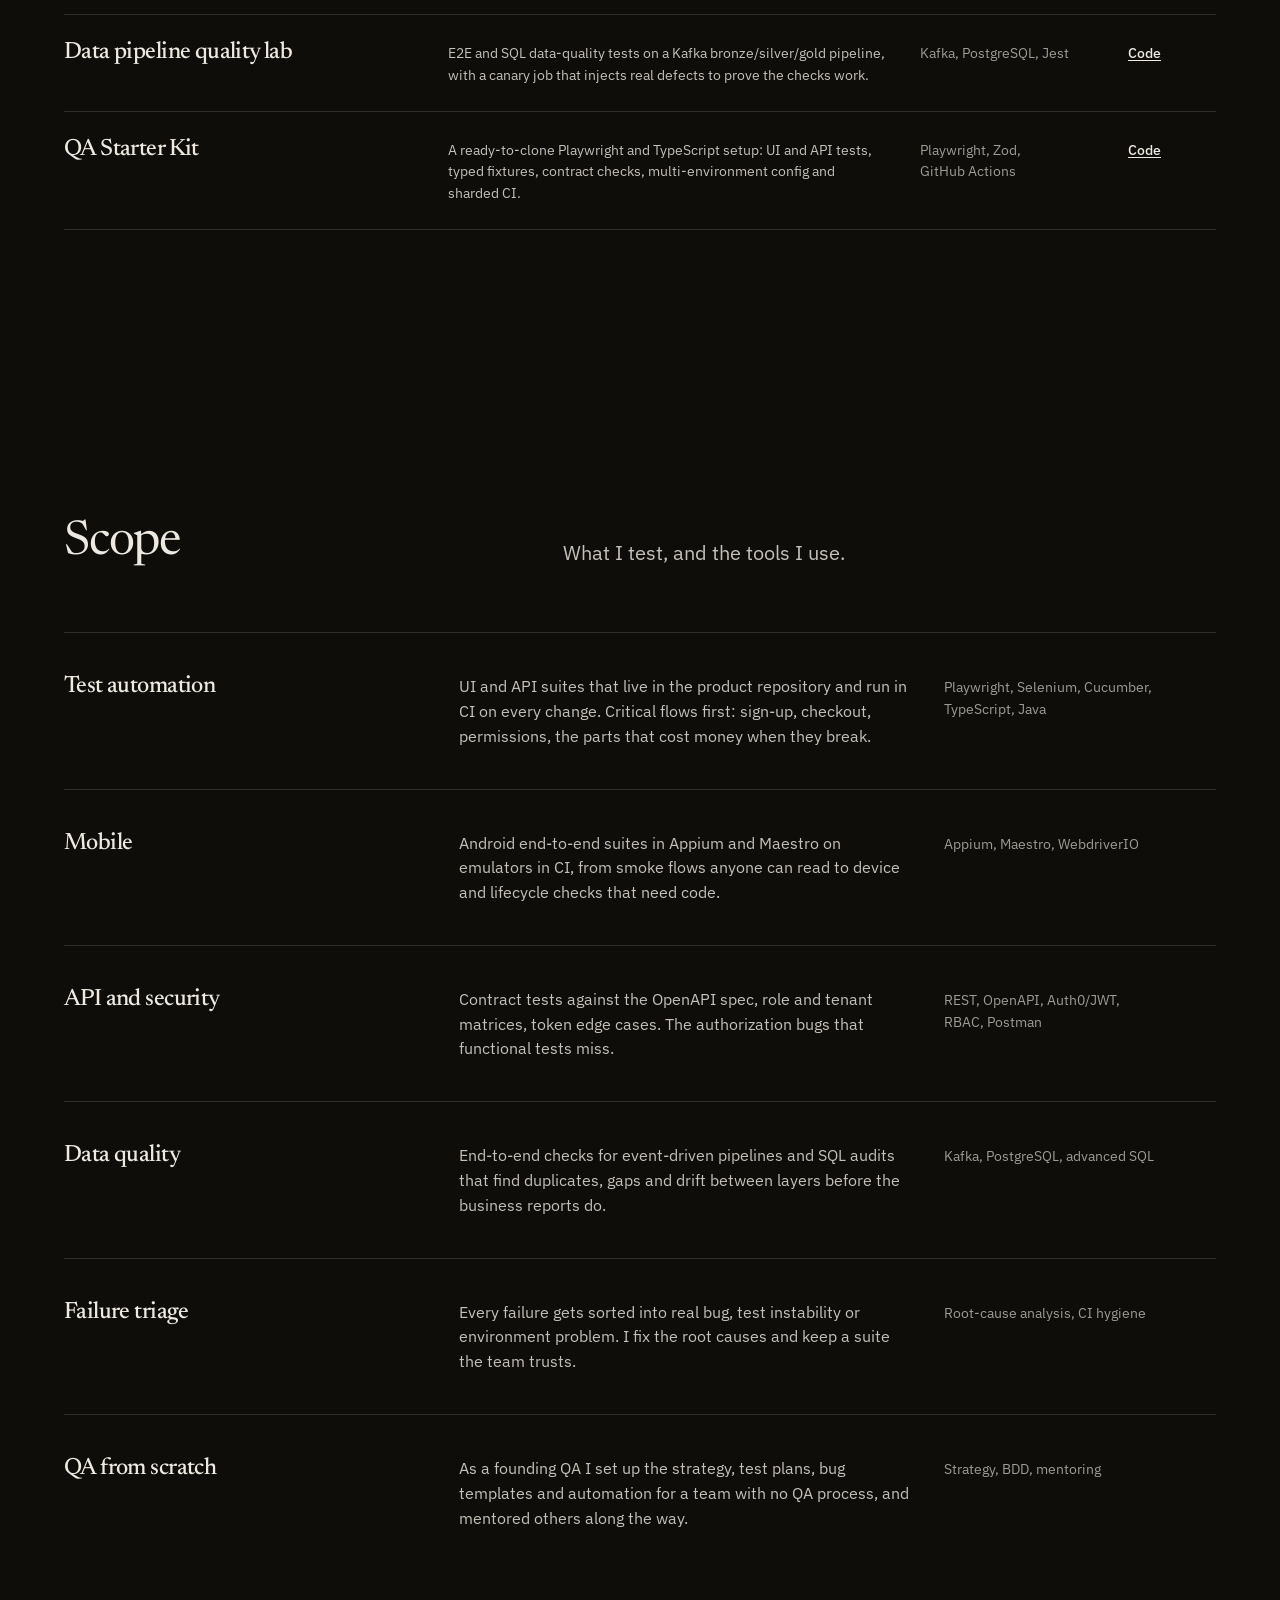
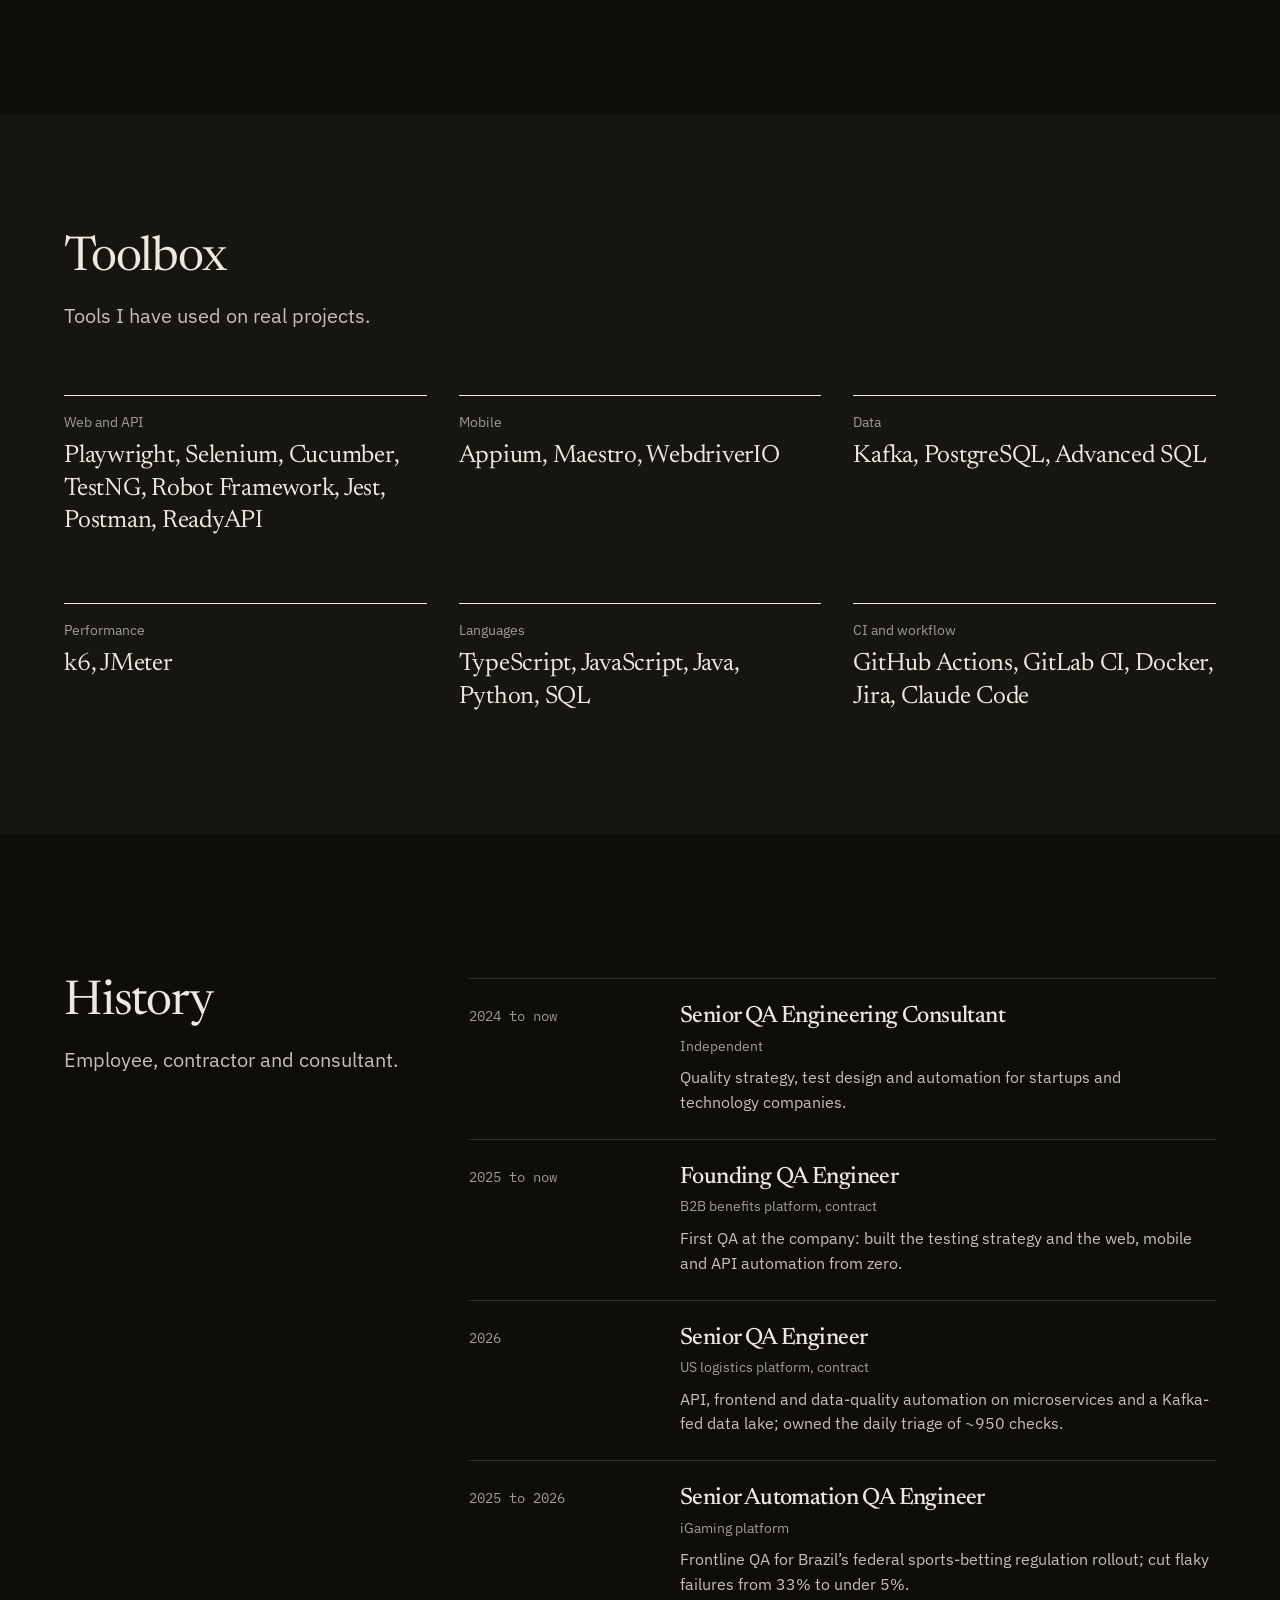
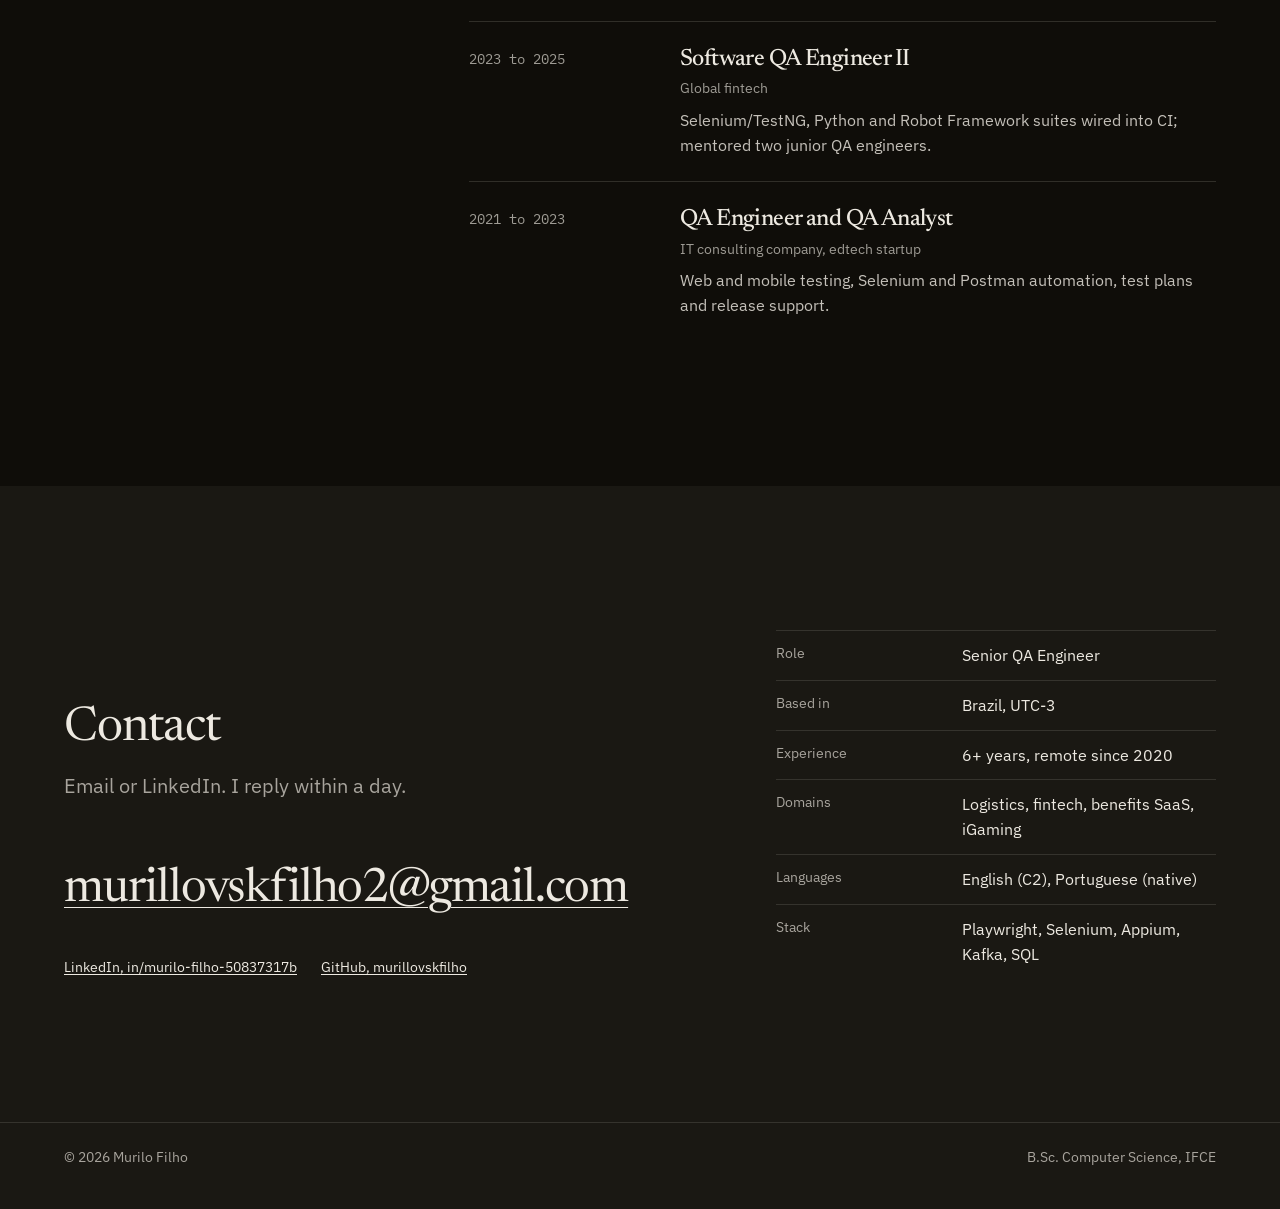
==== commit b8368951: "Show the time-to-diagnosis baseline as 1h30+ Co-Authored-By: Claude Opus 5.5 <noreply@anthropic.com>" ====
--- a/index.html
+++ b/index.html
@@ -78,7 +78,7 @@
               <tr><th scope="row">Flaky failures</th><td class="was"><span>33%</span></td><td class="now">under 5%</td><td class="where">Selenium/Java suite in GitLab CI, iGaming</td></tr>
               <tr><th scope="row">Regression time</th><td class="was"><span>~1h30</span></td><td class="now">~35 min</td><td class="where">Same suite, during a federal regulation rollout</td></tr>
               <tr><th scope="row">Daily failure triage</th><td class="was"><span>2 to 3 h</span></td><td class="now">under 30 min</td><td class="where">~950 data-quality checks on a Kafka data lake</td></tr>
-              <tr><th scope="row">Time to diagnosis</th><td class="was none">not tracked</td><td class="now">under 15 min</td><td class="where">Ingestion failures traced to commits and tickets</td></tr>
+              <tr><th scope="row">Time to diagnosis</th><td class="was"><span>1h30+</span></td><td class="now">under 15 min</td><td class="where">Ingestion failures traced to commits and tickets</td></tr>
             </tbody>
           </table>
         </div>
--- a/assets/style.css
+++ b/assets/style.css
@@ -173,6 +173,7 @@
   .js .table-wrap.is-seen td.was span::after { animation: strike var(--dur-enter) var(--ease-out) both; animation-delay: calc(240ms + var(--row, 0) * var(--stagger)); }
   .results tbody tr:nth-child(2) { --row: 1; }
   .results tbody tr:nth-child(3) { --row: 2; }
+  .results tbody tr:nth-child(4) { --row: 3; }
   @keyframes strike { from { transform: scaleX(0); } }
 }
 
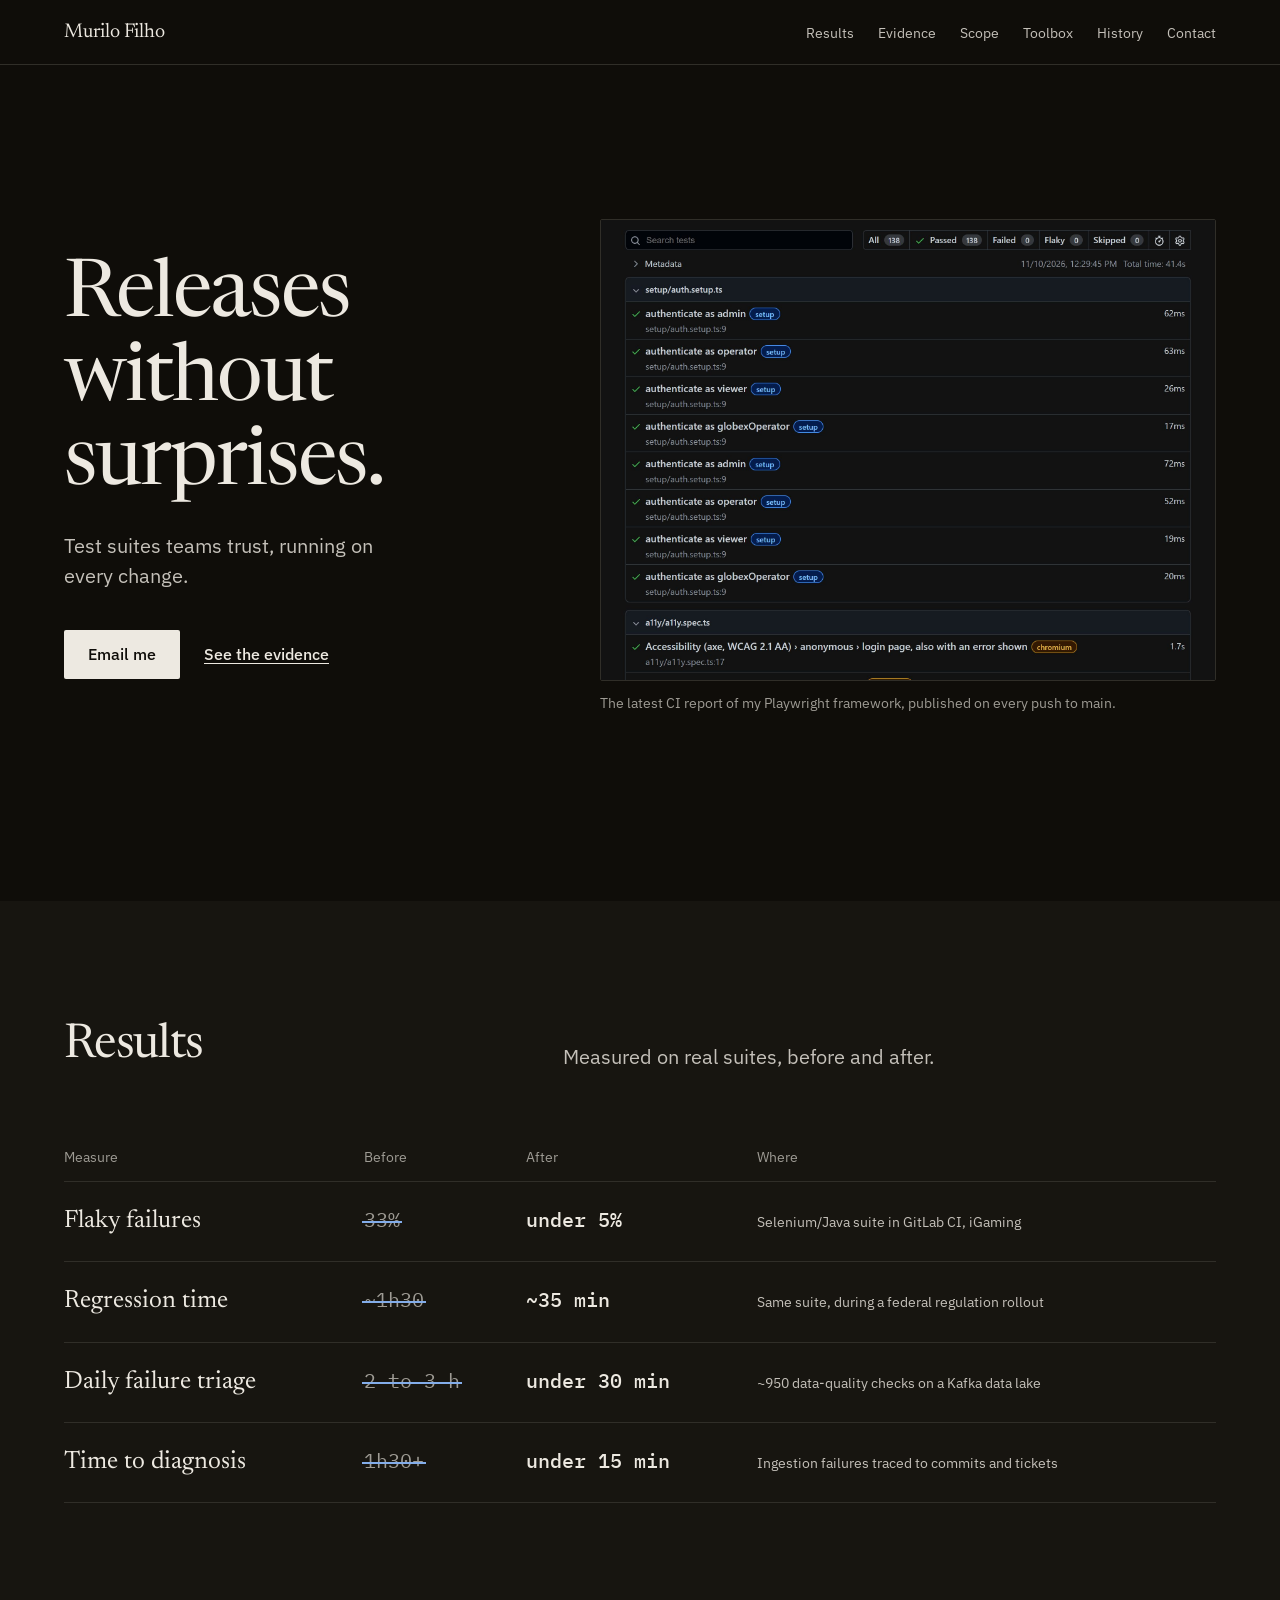
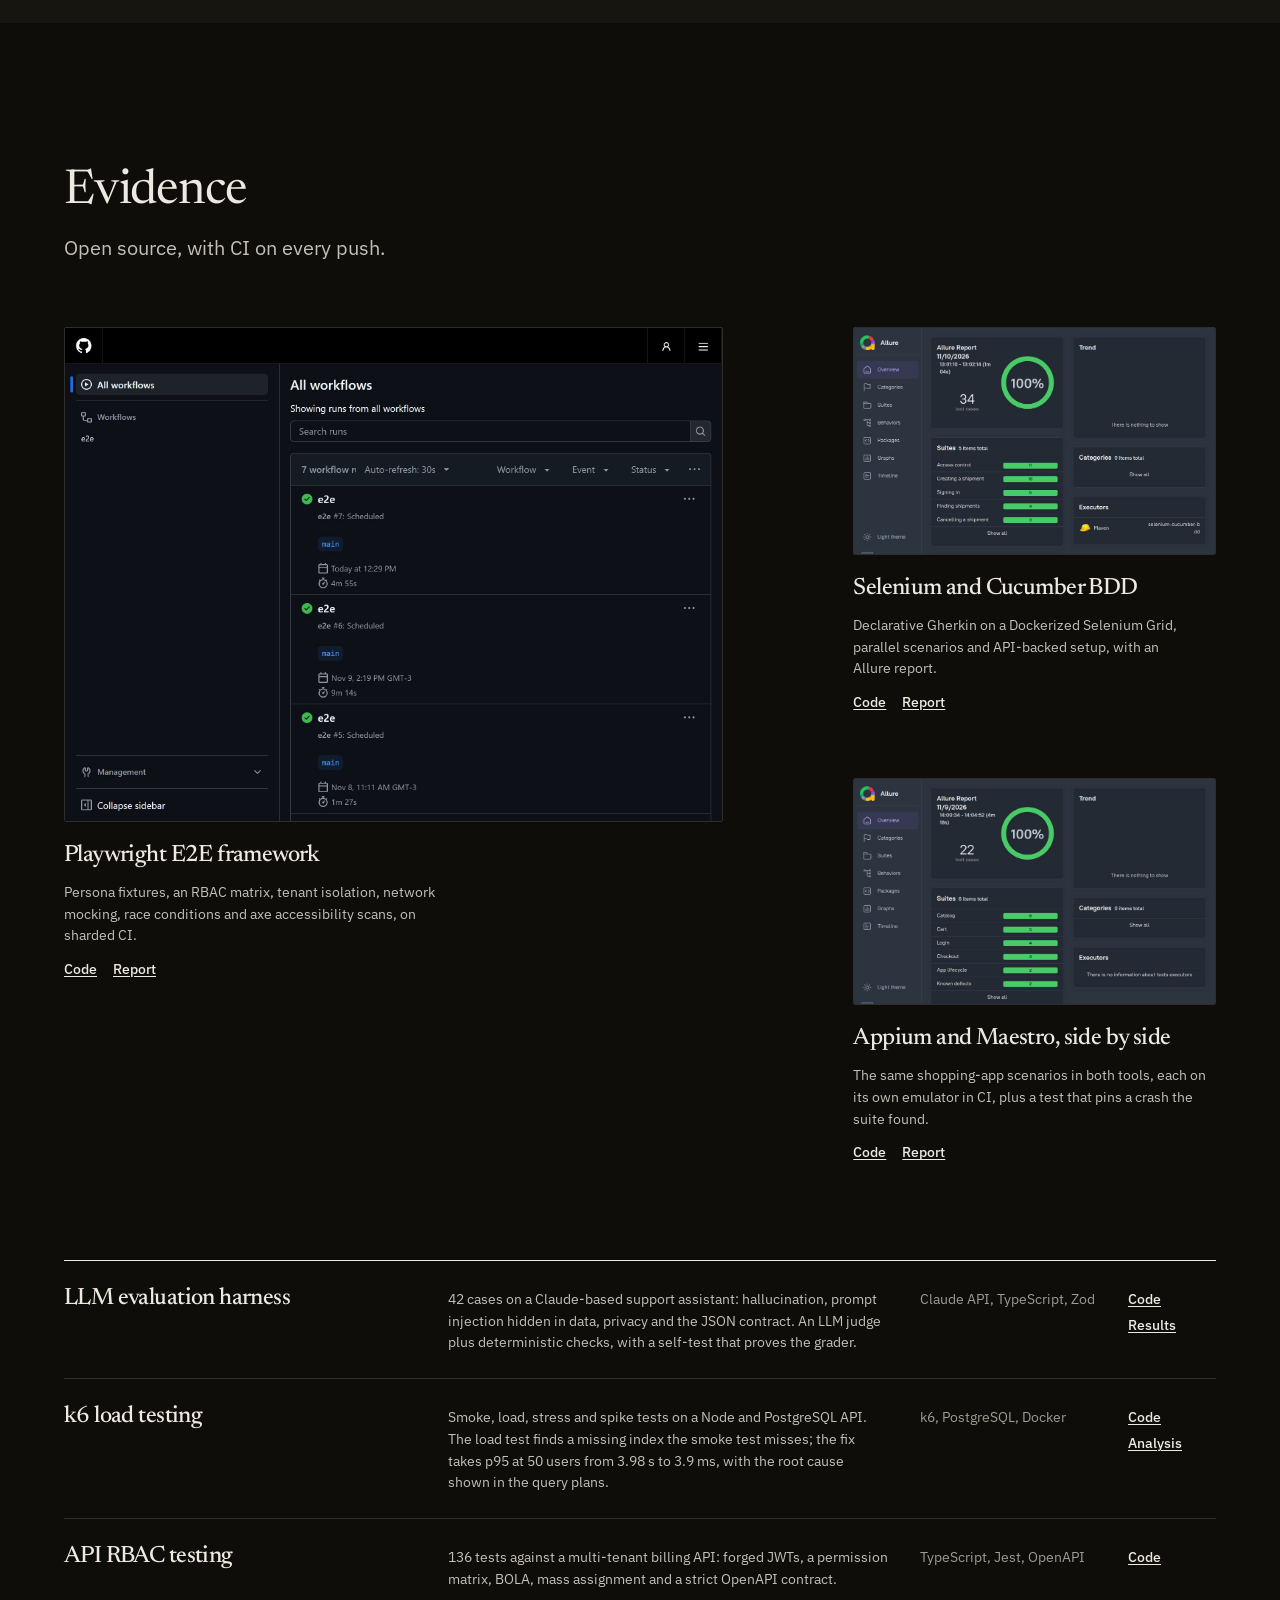
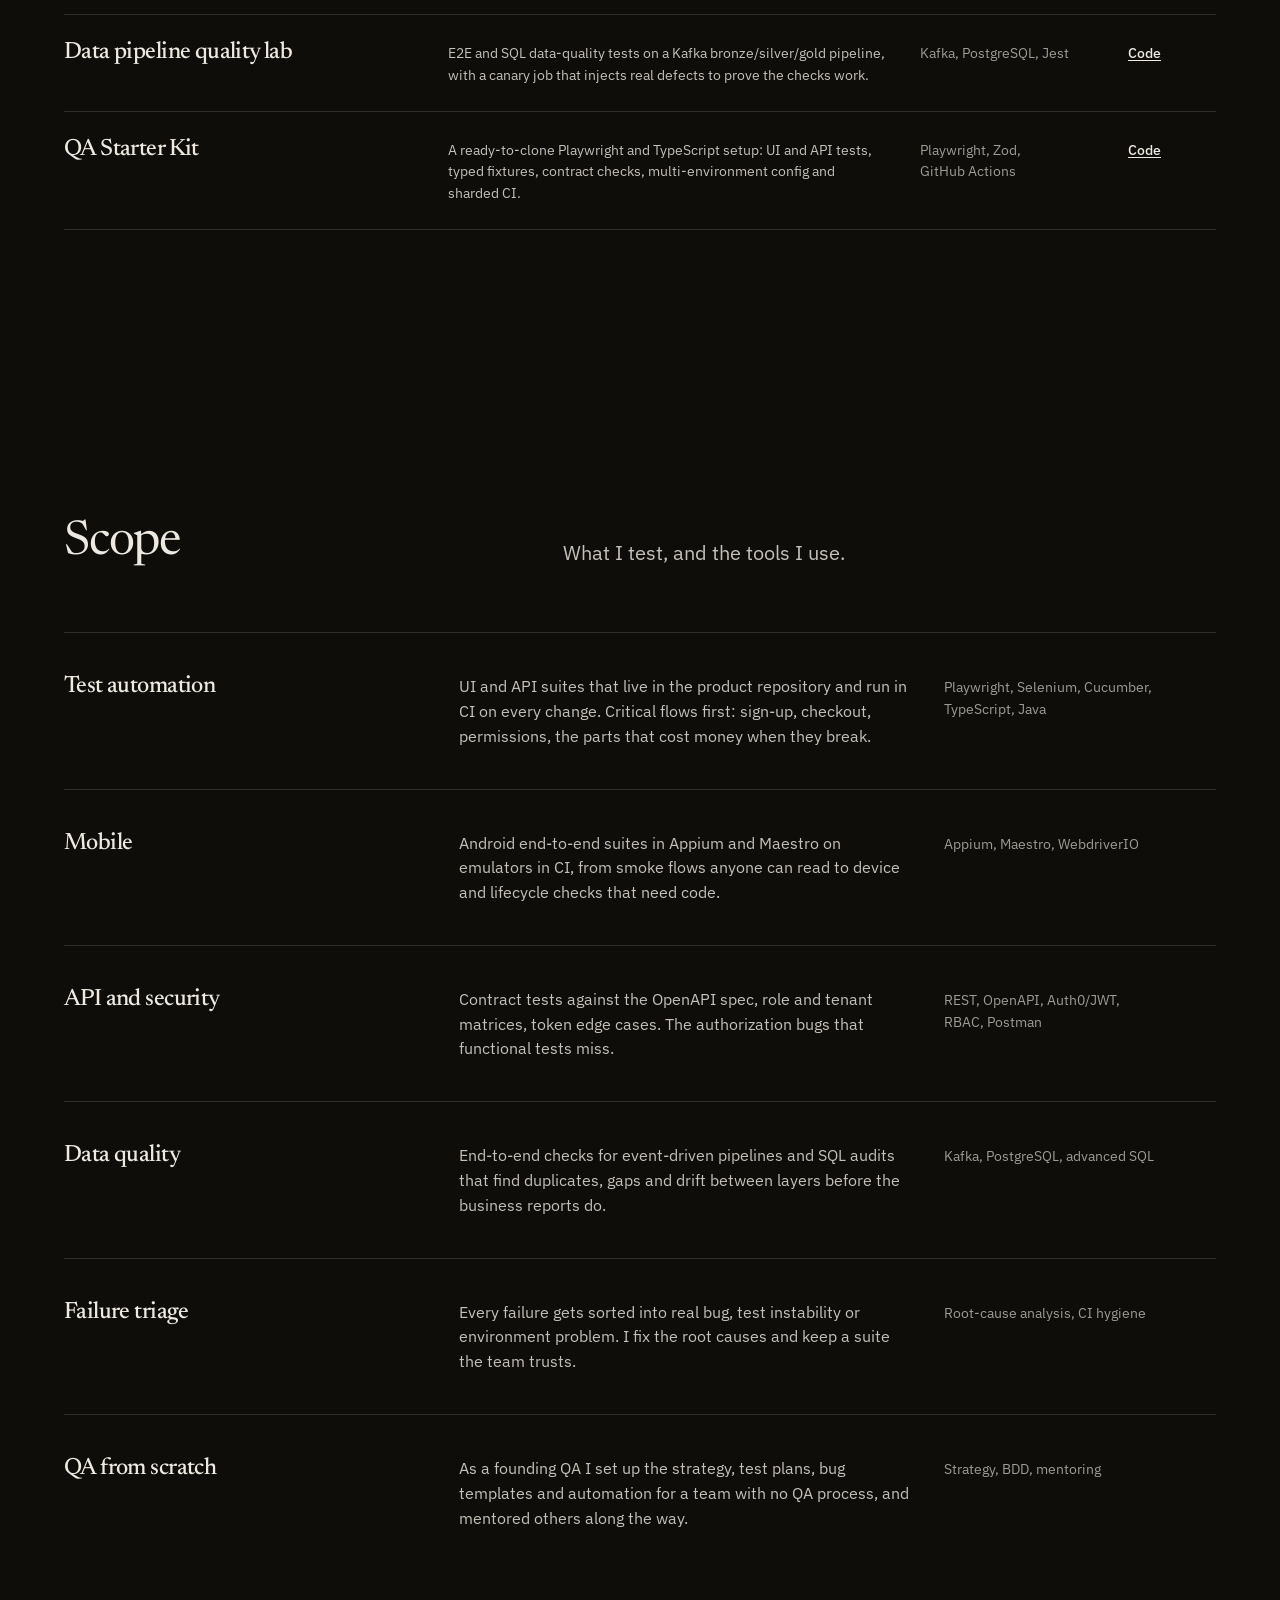
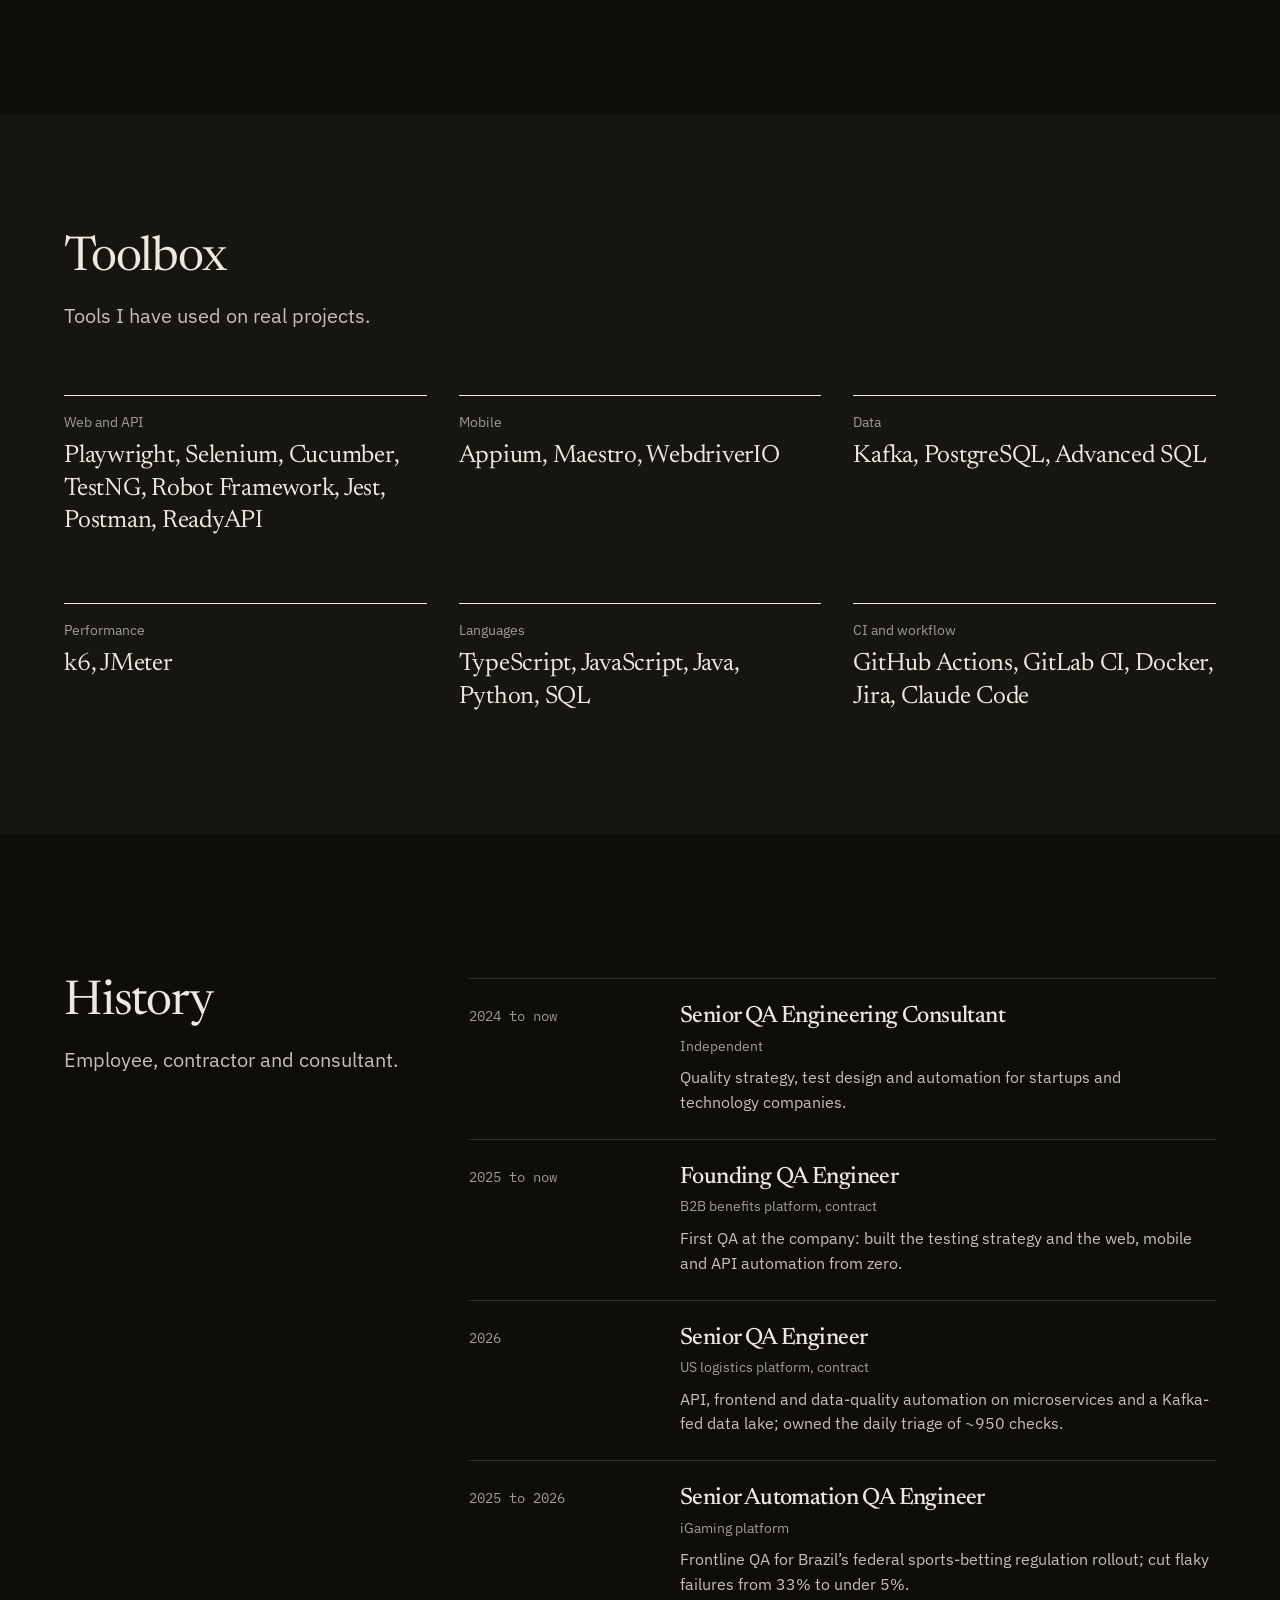
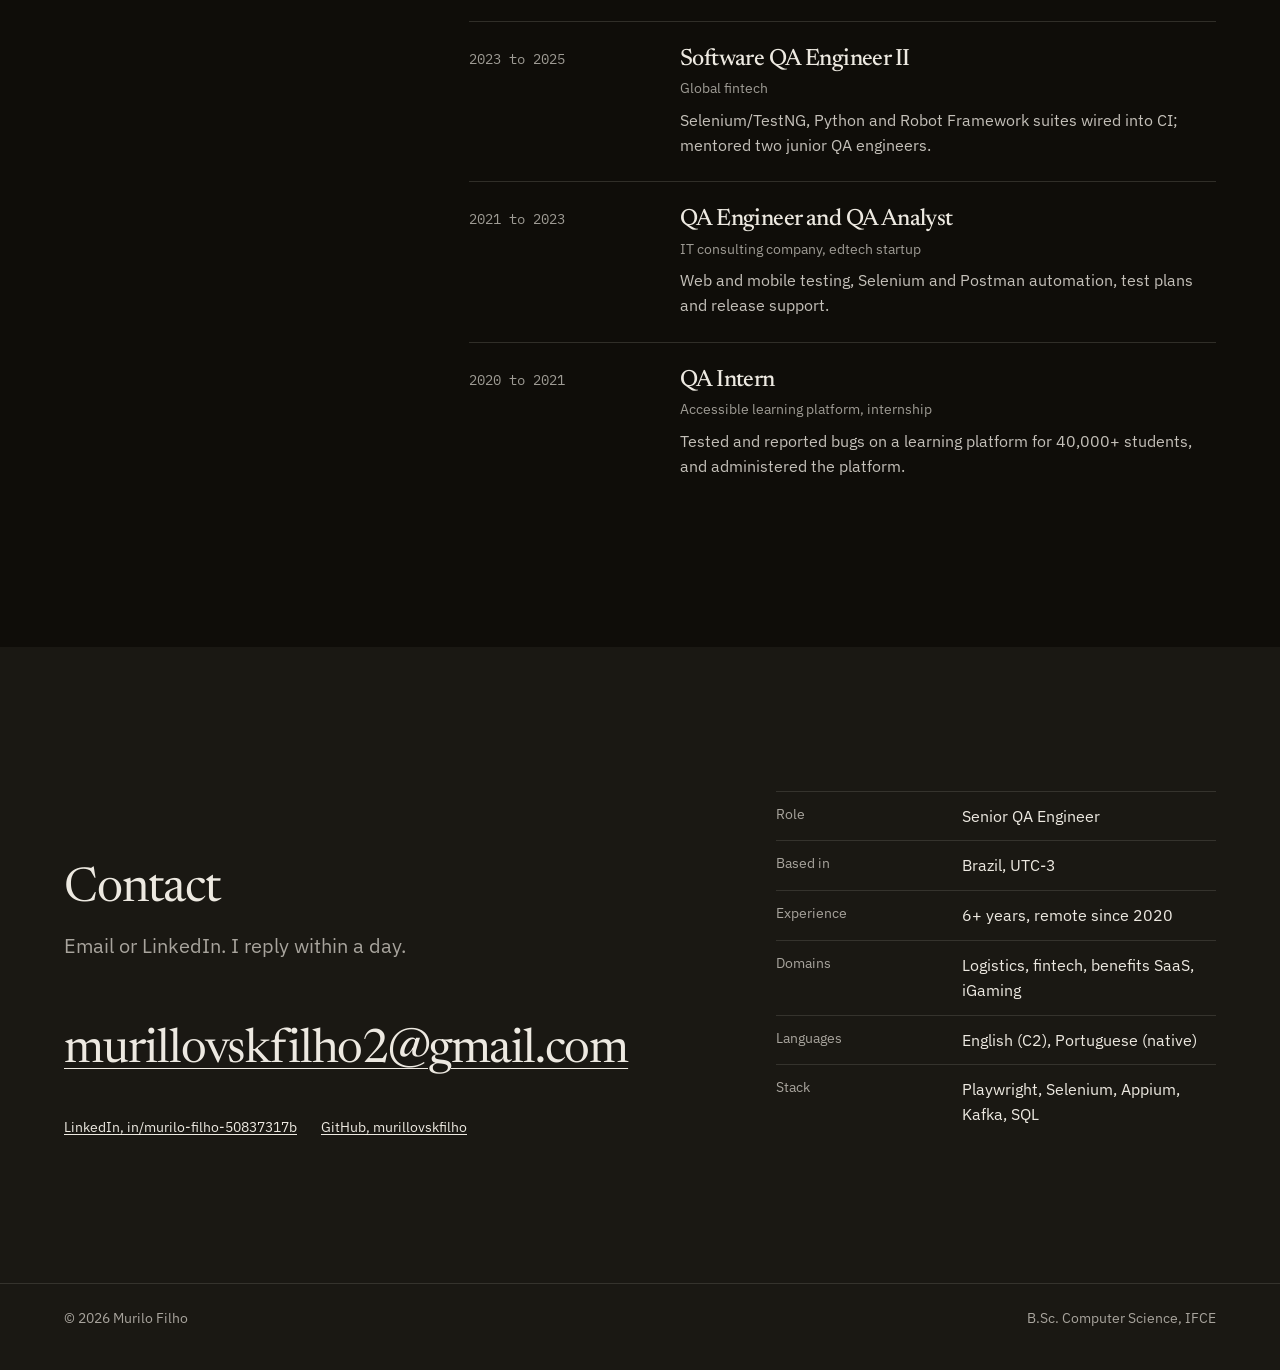
==== commit e21b503d: "Add the QA internship and version the stylesheet link The ?v= query makes browsers fetch the current" ====
--- a/index.html
+++ b/index.html
@@ -21,7 +21,7 @@
   <link rel="preconnect" href="https://fonts.googleapis.com">
   <link rel="preconnect" href="https://fonts.gstatic.com" crossorigin>
   <link rel="stylesheet" href="https://fonts.googleapis.com/css2?family=IBM+Plex+Mono:wght@400;500&family=IBM+Plex+Sans:wght@400;500;600&family=Newsreader:opsz,wght@6..72,400;6..72,500&display=swap">
-  <link rel="stylesheet" href="assets/style.css">
+  <link rel="stylesheet" href="assets/style.css?v=2026-11-17b">
   <script>document.documentElement.classList.add('js')</script>
 </head>
 <body>
@@ -195,6 +195,7 @@
           <li><time>2025 to 2026</time><div><h3>Senior Automation QA Engineer</h3><p class="org">iGaming platform</p><p>Frontline QA for Brazil’s federal sports-betting regulation rollout; cut flaky failures from 33% to under 5%.</p></div></li>
           <li><time>2023 to 2025</time><div><h3>Software QA Engineer II</h3><p class="org">Global fintech</p><p>Selenium/TestNG, Python and Robot Framework suites wired into CI; mentored two junior QA engineers.</p></div></li>
           <li><time>2021 to 2023</time><div><h3>QA Engineer and QA Analyst</h3><p class="org">IT consulting company, edtech startup</p><p>Web and mobile testing, Selenium and Postman automation, test plans and release support.</p></div></li>
+          <li><time>2020 to 2021</time><div><h3>QA Intern</h3><p class="org">Accessible learning platform, internship</p><p>Tested and reported bugs on a learning platform for 40,000+ students, and administered the platform.</p></div></li>
         </ol>
       </div>
     </section>
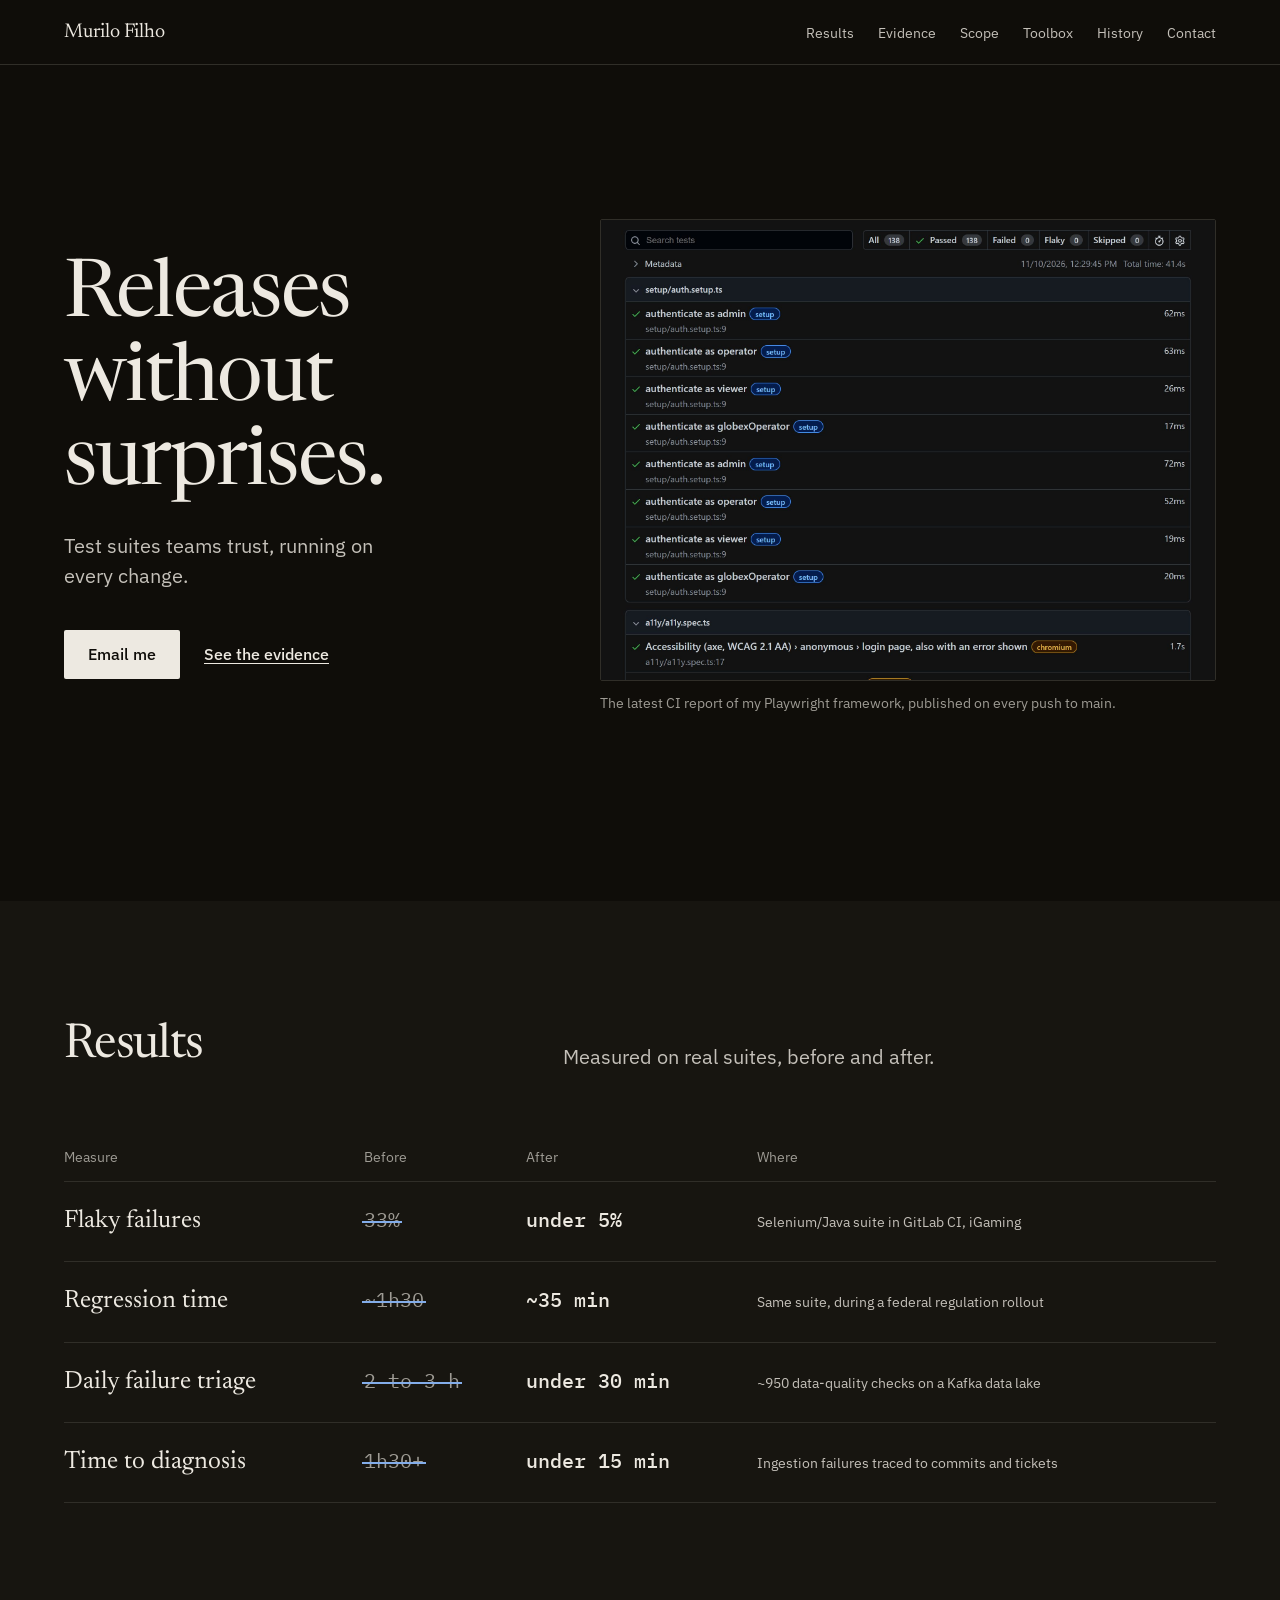
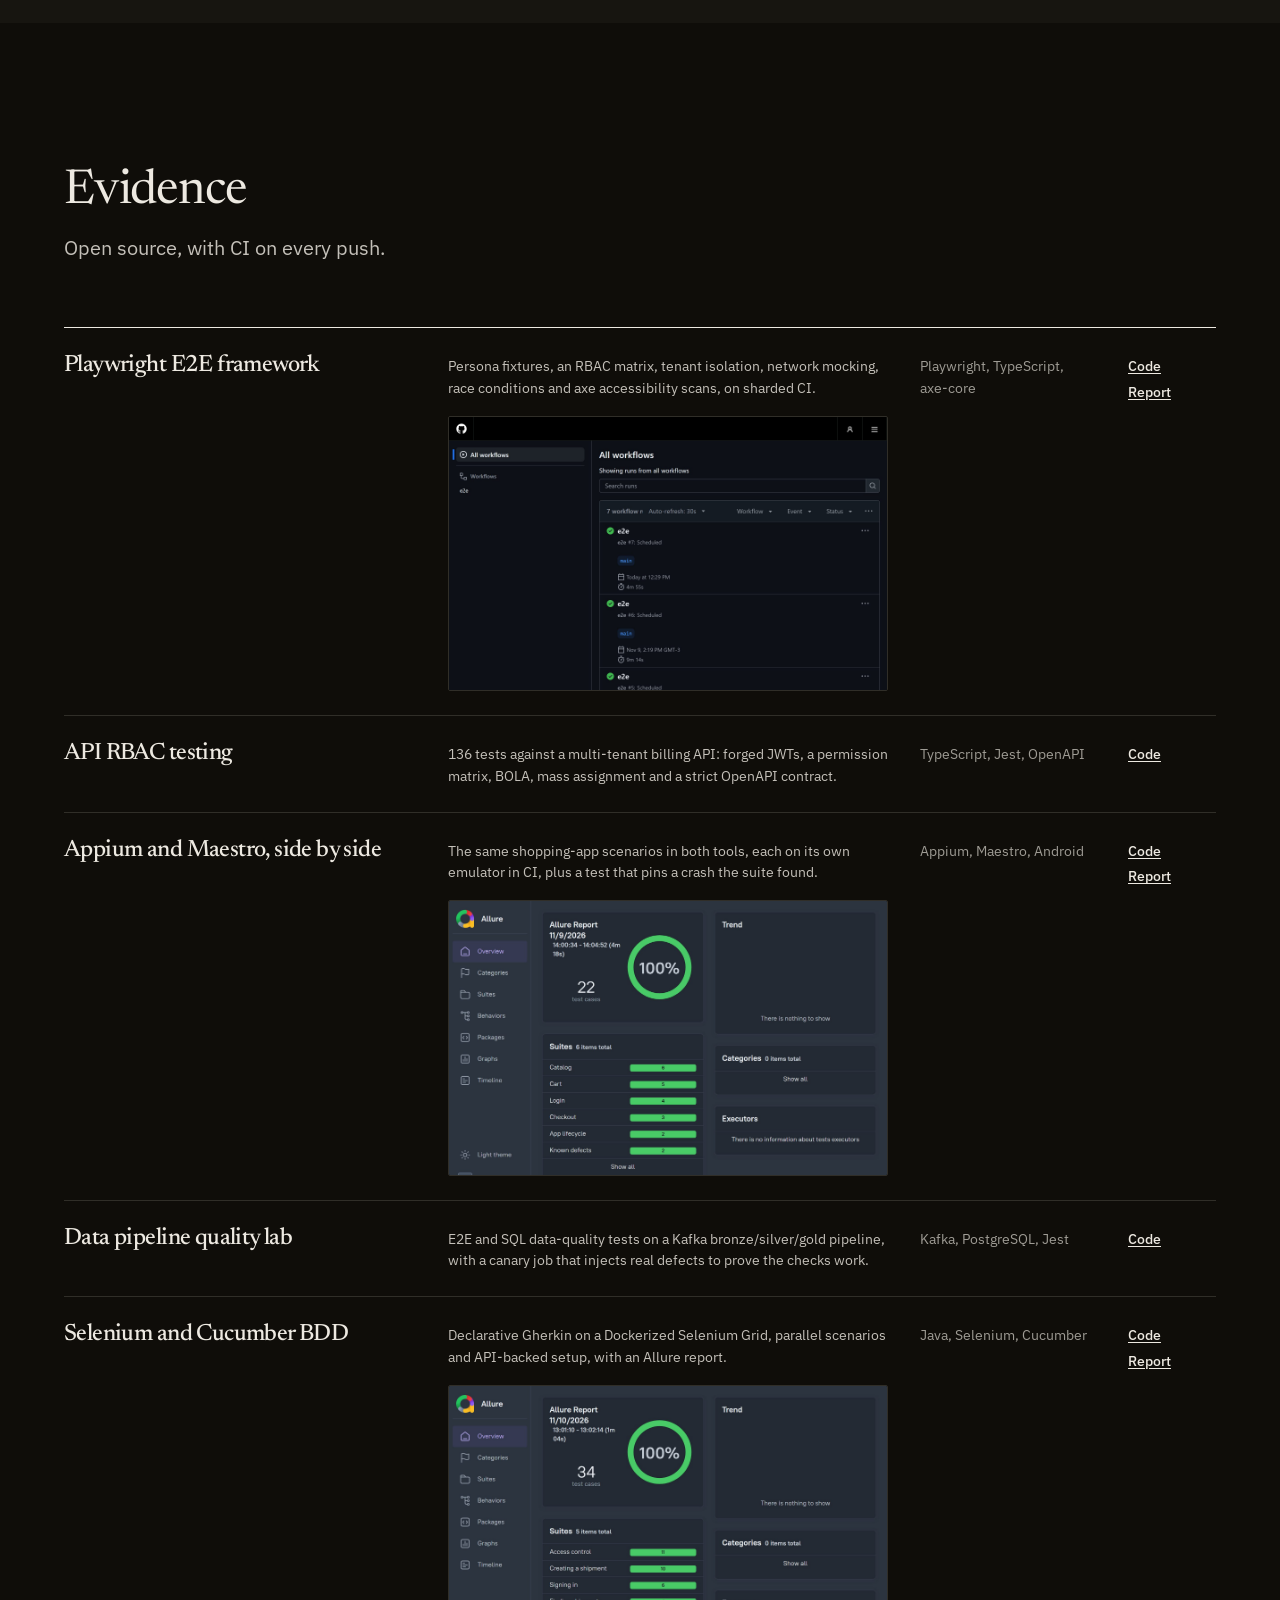
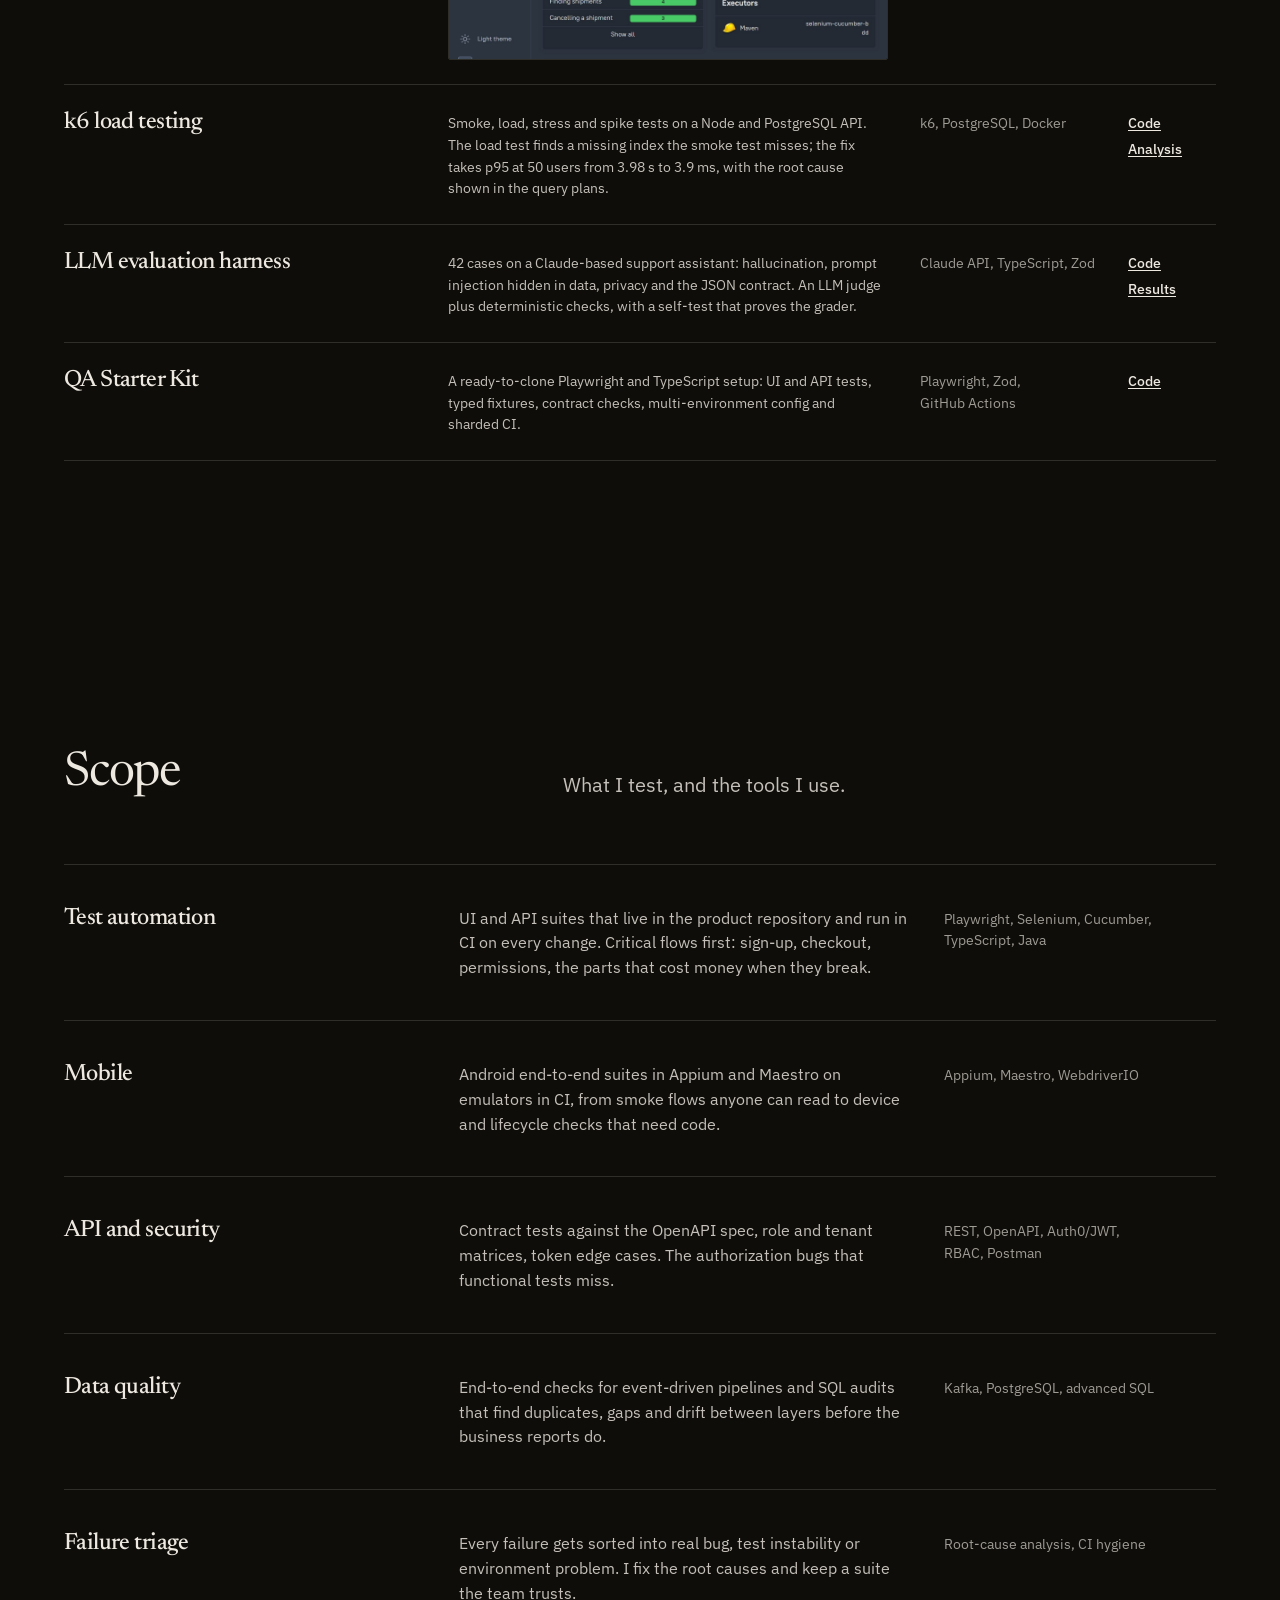
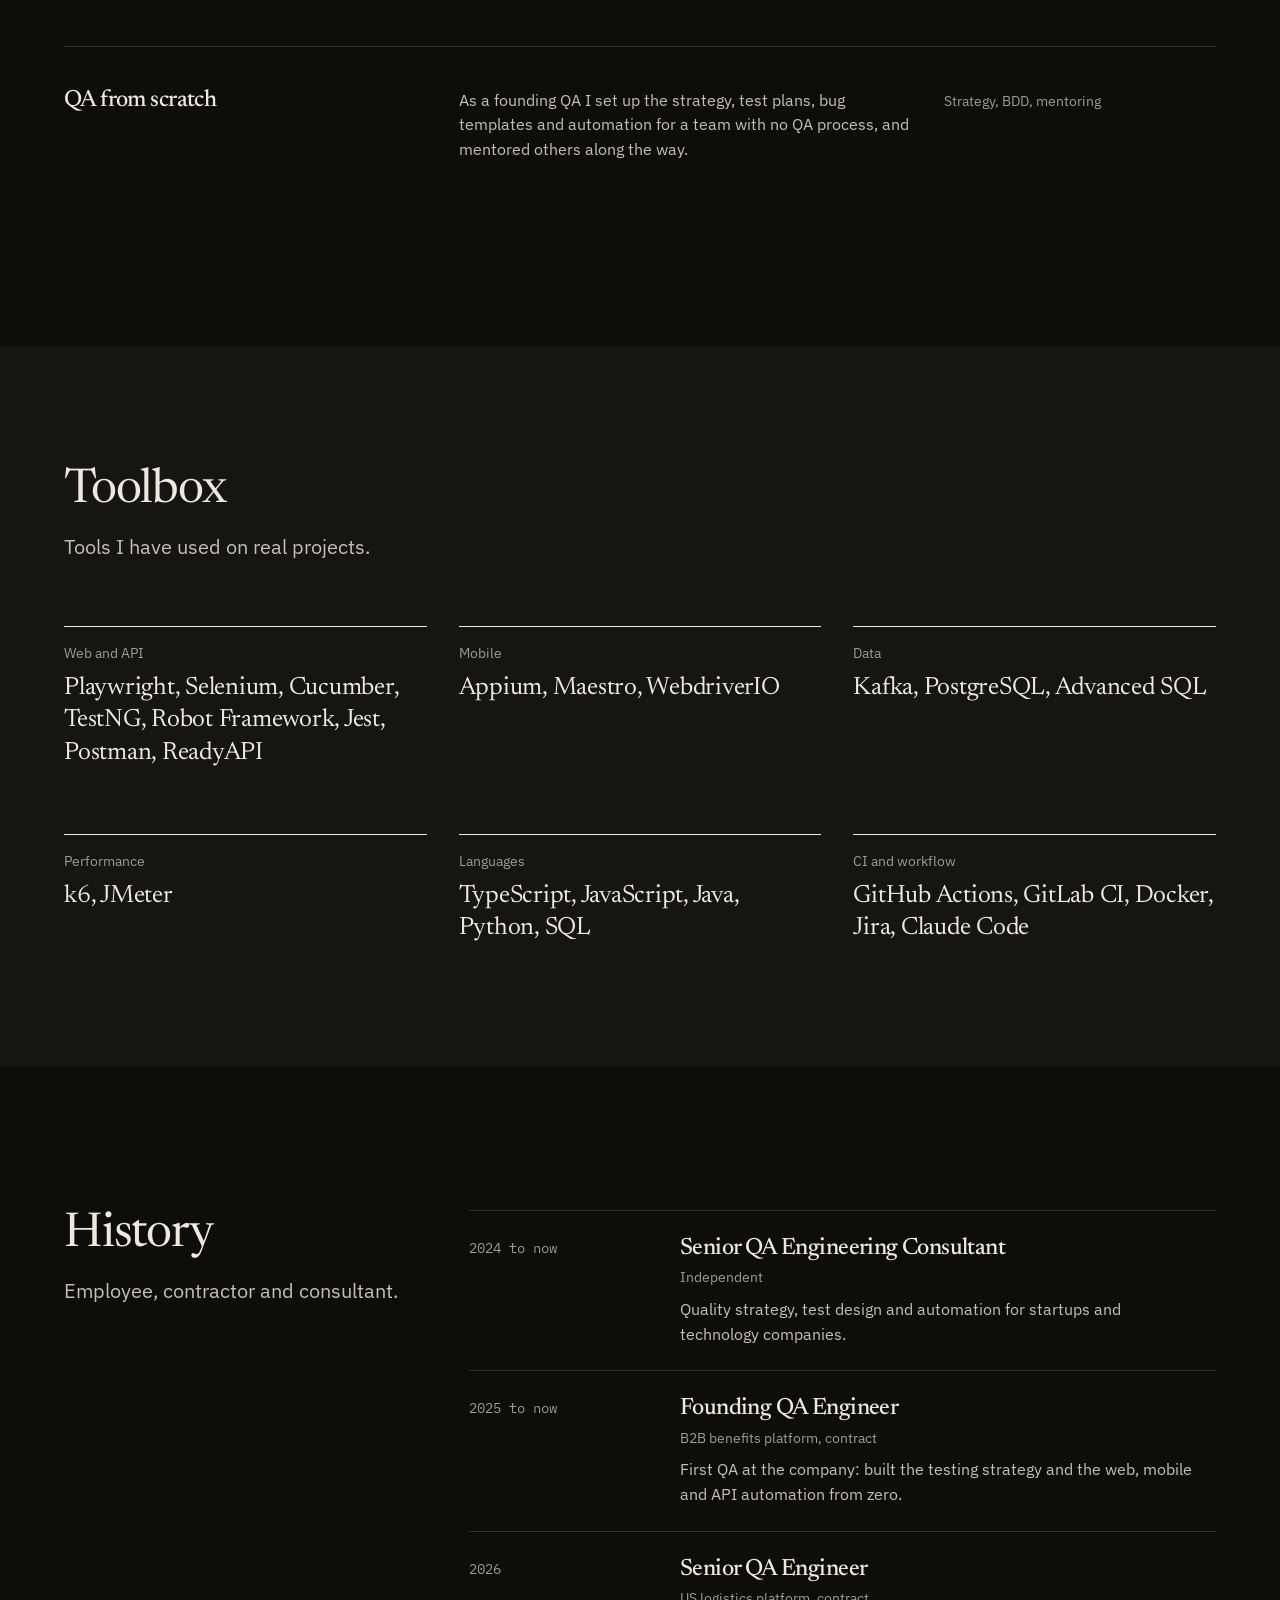
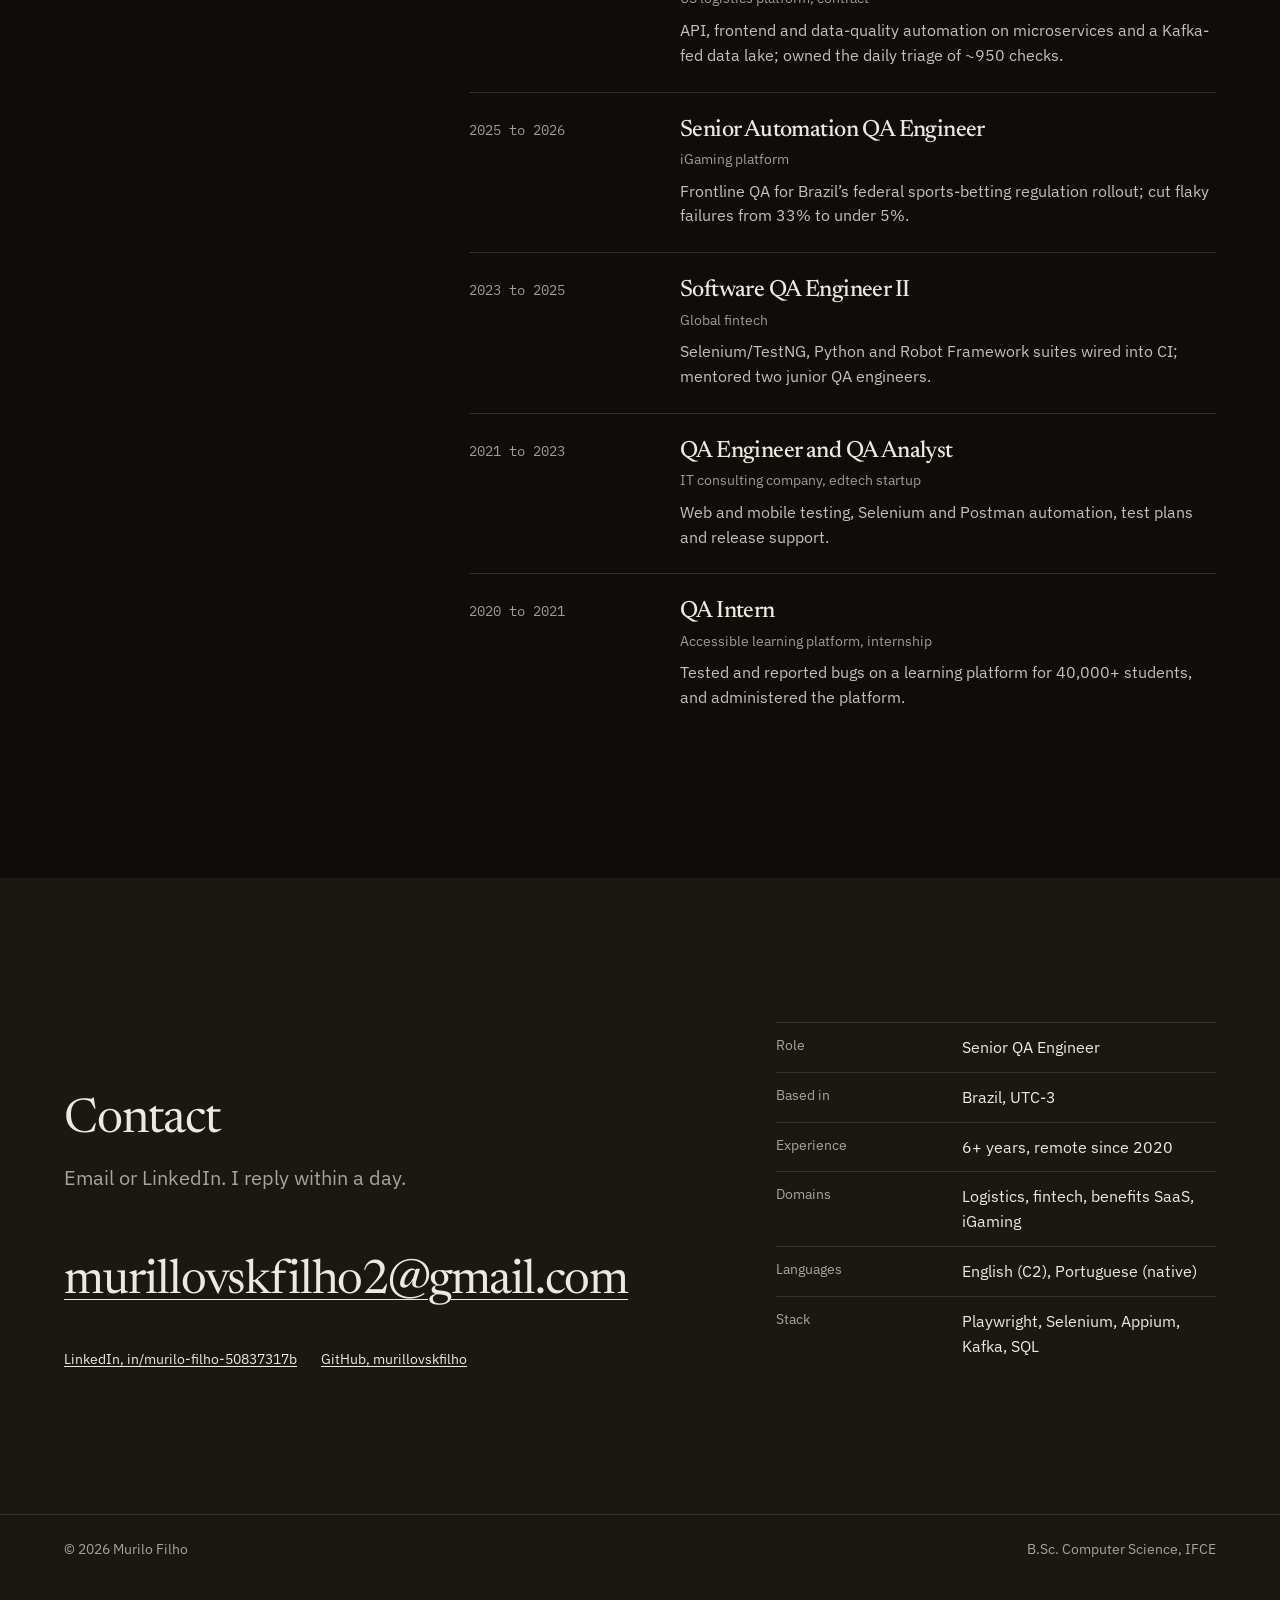
==== commit 1531faac: "List all eight projects in Evidence, in a single ordered index Playwright, mobile and Selenium keep " ====
--- a/index.html
+++ b/index.html
@@ -21,7 +21,7 @@
   <link rel="preconnect" href="https://fonts.googleapis.com">
   <link rel="preconnect" href="https://fonts.gstatic.com" crossorigin>
   <link rel="stylesheet" href="https://fonts.googleapis.com/css2?family=IBM+Plex+Mono:wght@400;500&family=IBM+Plex+Sans:wght@400;500;600&family=Newsreader:opsz,wght@6..72,400;6..72,500&display=swap">
-  <link rel="stylesheet" href="assets/style.css?v=2026-11-17b">
+  <link rel="stylesheet" href="assets/style.css?v=2026-11-18">
   <script>document.documentElement.classList.add('js')</script>
 </head>
 <body>
@@ -92,55 +92,71 @@
           <p class="lead">Open source, with CI on every push.</p>
         </header>
 
-        <div class="shots">
-          <article class="shot shot-lead" data-reveal>
-            <a class="shot-img" href="https://github.com/murillovskfilho/playwright-e2e-framework/actions"><img src="assets/img/ci-playwright.jpg" width="1960" height="1470" alt="GitHub Actions run history of playwright-e2e-framework: the e2e workflow passing on main, scheduled runs"></a>
+        <ol class="index">
+          <li data-reveal>
             <h3>Playwright E2E framework</h3>
-            <p>Persona fixtures, an RBAC matrix, tenant isolation, network mocking, race conditions and axe accessibility scans, on sharded CI.</p>
+            <div class="what">
+              <p>Persona fixtures, an RBAC matrix, tenant isolation, network mocking, race conditions and axe accessibility scans, on sharded CI.</p>
+              <a class="thumb" href="https://github.com/murillovskfilho/playwright-e2e-framework/actions"><img src="assets/img/ci-playwright.jpg" width="1960" height="1470" loading="lazy" alt="GitHub Actions run history of playwright-e2e-framework: the e2e workflow passing on main, scheduled runs"></a>
+            </div>
+            <p class="tools">Playwright, TypeScript, axe-core</p>
             <p class="refs"><a href="https://github.com/murillovskfilho/playwright-e2e-framework">Code</a> <a href="https://murillovskfilho.github.io/playwright-e2e-framework/">Report</a></p>
-          </article>
-          <article class="shot" data-reveal style="--i:1">
-            <a class="shot-img" href="https://murillovskfilho.github.io/selenium-cucumber-bdd/"><img src="assets/img/report-allure.jpg" width="1960" height="1470" alt="Allure report overview of the Selenium and Cucumber suite"></a>
+          </li>
+          <li data-reveal>
+            <h3>API RBAC testing</h3>
+            <div class="what">
+              <p>136 tests against a multi-tenant billing API: forged JWTs, a permission matrix, BOLA, mass assignment and a strict OpenAPI contract.</p>
+            </div>
+            <p class="tools">TypeScript, Jest, OpenAPI</p>
+            <p class="refs"><a href="https://github.com/murillovskfilho/api-rbac-testing">Code</a></p>
+          </li>
+          <li data-reveal>
+            <h3>Appium and Maestro, side by side</h3>
+            <div class="what">
+              <p>The same shopping-app scenarios in both tools, each on its own emulator in CI, plus a test that pins a crash the suite found.</p>
+              <a class="thumb" href="https://murillovskfilho.github.io/mobile-e2e-appium-maestro/appium/"><img src="assets/img/report-mobile.jpg" width="1960" height="1470" loading="lazy" alt="Allure report of the Appium suite on the Android emulator"></a>
+            </div>
+            <p class="tools">Appium, Maestro, Android</p>
+            <p class="refs"><a href="https://github.com/murillovskfilho/mobile-e2e-appium-maestro">Code</a> <a href="https://murillovskfilho.github.io/mobile-e2e-appium-maestro/">Report</a></p>
+          </li>
+          <li data-reveal>
+            <h3>Data pipeline quality lab</h3>
+            <div class="what">
+              <p>E2E and SQL data-quality tests on a Kafka bronze/silver/gold pipeline, with a canary job that injects real defects to prove the checks work.</p>
+            </div>
+            <p class="tools">Kafka, PostgreSQL, Jest</p>
+            <p class="refs"><a href="https://github.com/murillovskfilho/data-pipeline-quality-lab">Code</a></p>
+          </li>
+          <li data-reveal>
             <h3>Selenium and Cucumber BDD</h3>
-            <p>Declarative Gherkin on a Dockerized Selenium Grid, parallel scenarios and API-backed setup, with an Allure report.</p>
+            <div class="what">
+              <p>Declarative Gherkin on a Dockerized Selenium Grid, parallel scenarios and API-backed setup, with an Allure report.</p>
+              <a class="thumb" href="https://murillovskfilho.github.io/selenium-cucumber-bdd/"><img src="assets/img/report-allure.jpg" width="1960" height="1470" loading="lazy" alt="Allure report overview of the Selenium and Cucumber suite"></a>
+            </div>
+            <p class="tools">Java, Selenium, Cucumber</p>
             <p class="refs"><a href="https://github.com/murillovskfilho/selenium-cucumber-bdd">Code</a> <a href="https://murillovskfilho.github.io/selenium-cucumber-bdd/">Report</a></p>
-          </article>
-          <article class="shot" data-reveal style="--i:2">
-            <a class="shot-img" href="https://murillovskfilho.github.io/mobile-e2e-appium-maestro/appium/"><img src="assets/img/report-mobile.jpg" width="1960" height="1470" alt="Allure report of the Appium suite on the Android emulator"></a>
-            <h3>Appium and Maestro, side by side</h3>
-            <p>The same shopping-app scenarios in both tools, each on its own emulator in CI, plus a test that pins a crash the suite found.</p>
-            <p class="refs"><a href="https://github.com/murillovskfilho/mobile-e2e-appium-maestro">Code</a> <a href="https://murillovskfilho.github.io/mobile-e2e-appium-maestro/">Report</a></p>
-          </article>
-        </div>
-
-        <ol class="index" data-reveal>
-          <li>
+          </li>
+          <li data-reveal>
+            <h3>k6 load testing</h3>
+            <div class="what">
+              <p>Smoke, load, stress and spike tests on a Node and PostgreSQL API. The load test finds a missing index the smoke test misses; the fix takes p95 at 50 users from 3.98 s to 3.9 ms, with the root cause shown in the query plans.</p>
+            </div>
+            <p class="tools">k6, PostgreSQL, Docker</p>
+            <p class="refs"><a href="https://github.com/murillovskfilho/k6-load-testing">Code</a> <a href="https://github.com/murillovskfilho/k6-load-testing#analysis">Analysis</a></p>
+          </li>
+          <li data-reveal>
             <h3>LLM evaluation harness</h3>
-            <p>42 cases on a Claude-based support assistant: hallucination, prompt injection hidden in data, privacy and the JSON contract. An LLM judge plus deterministic checks, with a self-test that proves the grader.</p>
+            <div class="what">
+              <p>42 cases on a Claude-based support assistant: hallucination, prompt injection hidden in data, privacy and the JSON contract. An LLM judge plus deterministic checks, with a self-test that proves the grader.</p>
+            </div>
             <p class="tools">Claude API, TypeScript, Zod</p>
             <p class="refs"><a href="https://github.com/murillovskfilho/llm-eval-harness">Code</a> <a href="https://github.com/murillovskfilho/llm-eval-harness/blob/main/evals/logistics-support/SUMMARY.md">Results</a></p>
           </li>
-          <li>
-            <h3>k6 load testing</h3>
-            <p>Smoke, load, stress and spike tests on a Node and PostgreSQL API. The load test finds a missing index the smoke test misses; the fix takes p95 at 50 users from 3.98 s to 3.9 ms, with the root cause shown in the query plans.</p>
-            <p class="tools">k6, PostgreSQL, Docker</p>
-            <p class="refs"><a href="https://github.com/murillovskfilho/k6-load-testing">Code</a> <a href="https://github.com/murillovskfilho/k6-load-testing#analysis">Analysis</a></p>
-          </li>
-          <li>
-            <h3>API RBAC testing</h3>
-            <p>136 tests against a multi-tenant billing API: forged JWTs, a permission matrix, BOLA, mass assignment and a strict OpenAPI contract.</p>
-            <p class="tools">TypeScript, Jest, OpenAPI</p>
-            <p class="refs"><a href="https://github.com/murillovskfilho/api-rbac-testing">Code</a></p>
-          </li>
-          <li>
-            <h3>Data pipeline quality lab</h3>
-            <p>E2E and SQL data-quality tests on a Kafka bronze/silver/gold pipeline, with a canary job that injects real defects to prove the checks work.</p>
-            <p class="tools">Kafka, PostgreSQL, Jest</p>
-            <p class="refs"><a href="https://github.com/murillovskfilho/data-pipeline-quality-lab">Code</a></p>
-          </li>
-          <li>
+          <li data-reveal>
             <h3>QA Starter Kit</h3>
-            <p>A ready-to-clone Playwright and TypeScript setup: UI and API tests, typed fixtures, contract checks, multi-environment config and sharded CI.</p>
+            <div class="what">
+              <p>A ready-to-clone Playwright and TypeScript setup: UI and API tests, typed fixtures, contract checks, multi-environment config and sharded CI.</p>
+            </div>
             <p class="tools">Playwright, Zod, GitHub Actions</p>
             <p class="refs"><a href="https://github.com/murillovskfilho/qa-starter-kit">Code</a></p>
           </li>
--- a/assets/style.css
+++ b/assets/style.css
@@ -61,7 +61,7 @@
 .hero-shot { margin: 0; }
 .hero-shot a { display: block; border: var(--rule-hair) solid var(--color-rule); border-radius: var(--radius-card); overflow: hidden; }
 .hero-shot img { width: 100%; aspect-ratio: 4 / 3; object-fit: cover; object-position: top left; }
-.hero-shot figcaption, .shot p, .index p { font-size: var(--text-sm); }
+.hero-shot figcaption, .index p { font-size: var(--text-sm); }
 .hero-shot figcaption { margin-top: var(--space-sm); color: var(--color-muted); }
 
 /* ---------- Sections ---------- */
@@ -90,20 +90,14 @@
 .results td.where { color: var(--color-ink-2); font-size: var(--text-sm); }
 
 /* Evidence: bento of real reports, then an index */
-.shots { display: grid; grid-template-columns: repeat(12, minmax(0, 1fr)); grid-template-rows: auto auto; gap: var(--space-2xl) var(--gap-columns); }
-.shot { display: grid; align-content: start; gap: var(--space-sm); }
-.shot-lead { grid-column: 1 / span 7; grid-row: 1 / span 2; }
-.shot:not(.shot-lead) { grid-column: 9 / span 4; }
-.shot-img { display: block; border: var(--rule-hair) solid var(--color-rule); border-radius: var(--radius-card); overflow: hidden; margin-bottom: var(--space-xs); }
-.shot-img img { width: 100%; aspect-ratio: 16 / 10; object-fit: cover; object-position: top left; }
-.shot-img { transition: border-color var(--dur-short) var(--ease-out); }
-.shot-img:hover, .hero-shot a:hover { border-color: var(--color-accent); }
-.shot-lead .shot-img img { aspect-ratio: 4 / 3; }
-.shot p:not(.refs) { color: var(--color-ink-2); max-width: 52ch; }
-.index { margin: var(--space-3xl) 0 0; padding: 0; list-style: none; border-top: var(--rule-hair) solid var(--color-ink); }
+.index { margin: 0; padding: 0; list-style: none; border-top: var(--rule-hair) solid var(--color-ink); }
 .index li { display: grid; grid-template-columns: minmax(0, 4fr) minmax(0, 5fr) minmax(0, 2fr) minmax(0, 1fr); gap: var(--gap-columns); padding-block: var(--space-lg); border-bottom: var(--rule-hair) solid var(--color-rule); align-items: baseline; }
 .index p:not(.tools):not(.refs) { color: var(--color-ink-2); }
 .index .refs { flex-direction: column; gap: var(--space-2xs); }
+.index .what { display: grid; gap: var(--space-md); }
+.thumb { display: block; border: var(--rule-hair) solid var(--color-rule); border-radius: var(--radius-card); overflow: hidden; transition: border-color var(--dur-short) var(--ease-out); }
+.thumb img { width: 100%; aspect-ratio: 16 / 10; object-fit: cover; object-position: top left; }
+.thumb:hover, .hero-shot a:hover { border-color: var(--color-accent); }
 
 /* Scope: rows */
 .rows { margin: 0; padding: 0; list-style: none; }
@@ -184,8 +178,6 @@
   .hero-grid, .head.split, .contact-grid, .history-grid { grid-template-columns: minmax(0, 1fr); gap: var(--space-xl); }
   .head.split .lead { margin-top: var(--space-md); }
   .history .head { position: static; }
-  .shots { grid-template-columns: minmax(0, 1fr); }
-  .shot-lead, .shot:not(.shot-lead) { grid-column: auto; grid-row: auto; }
   .index li, .rows li { grid-template-columns: minmax(0, 1fr); gap: var(--space-xs); }
   .index .refs { flex-direction: row; gap: var(--space-md); }
   .kit { grid-template-columns: repeat(2, minmax(0, 1fr)); }
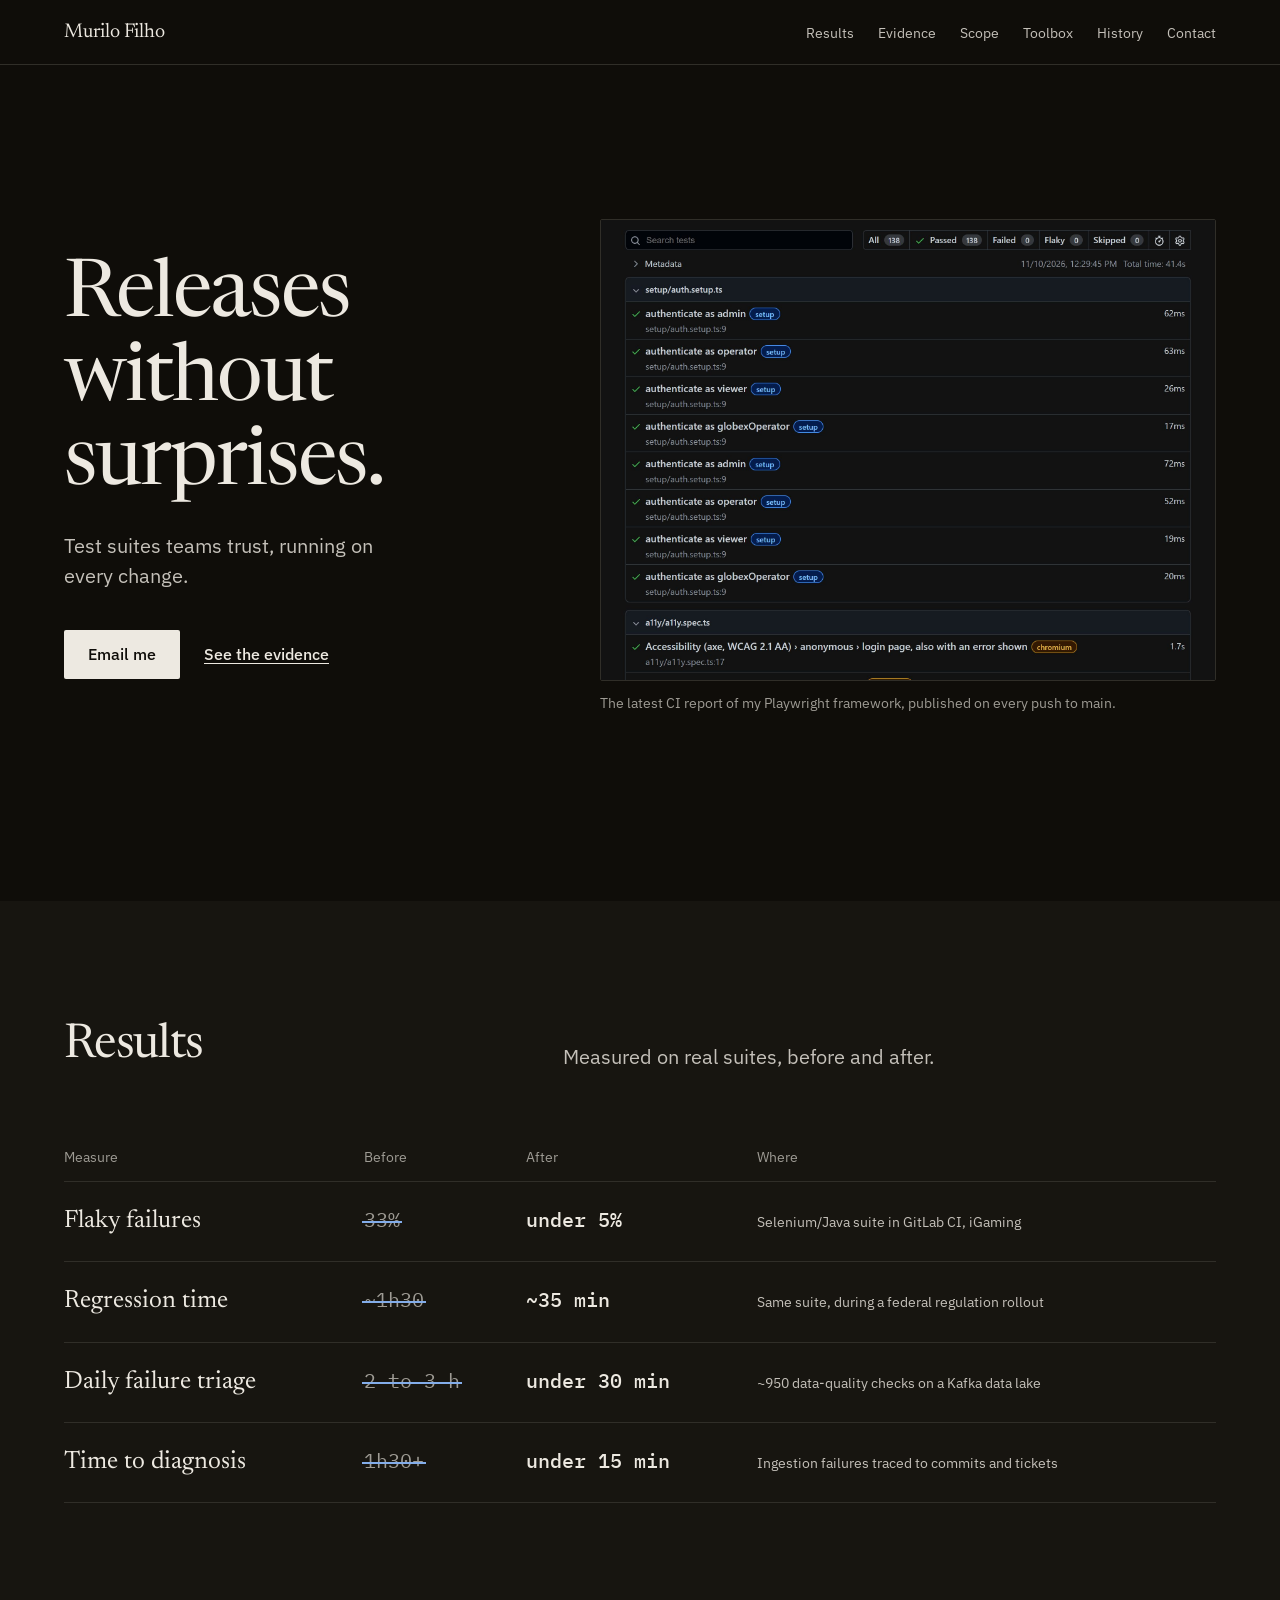
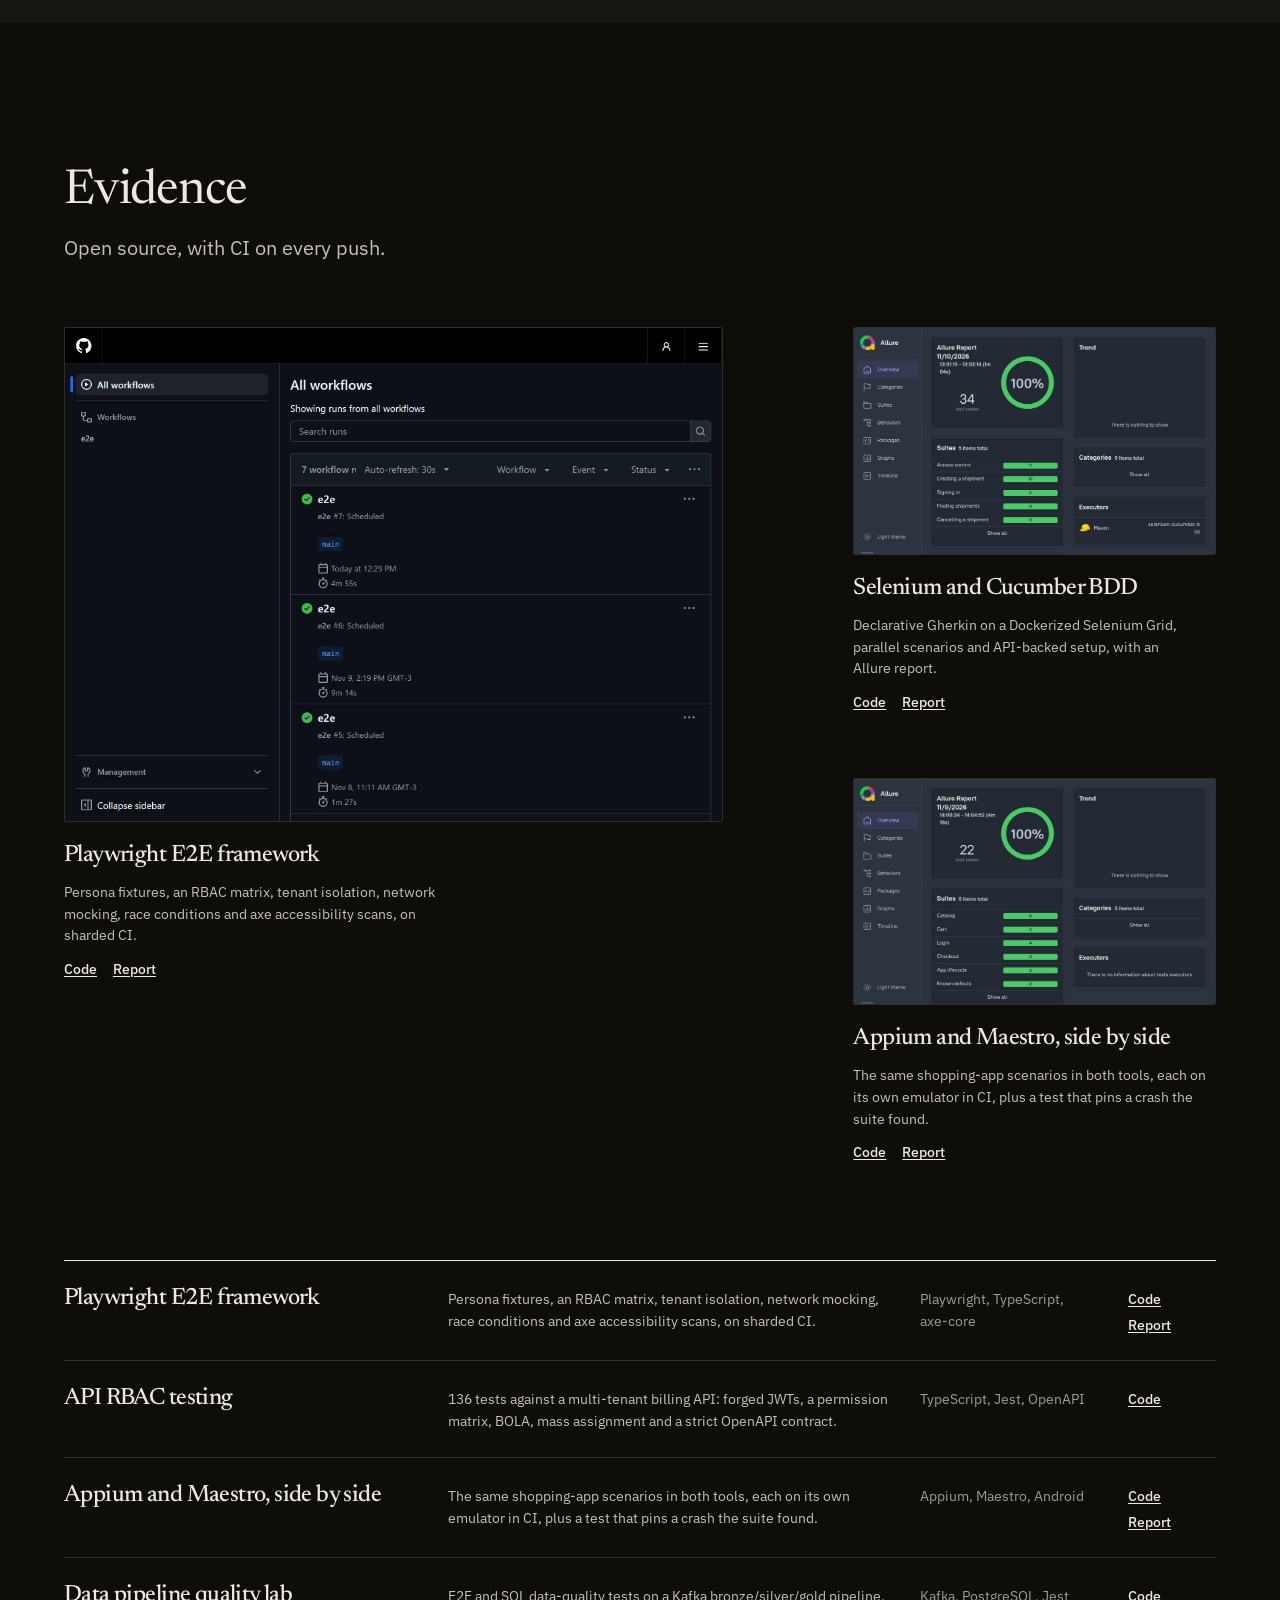
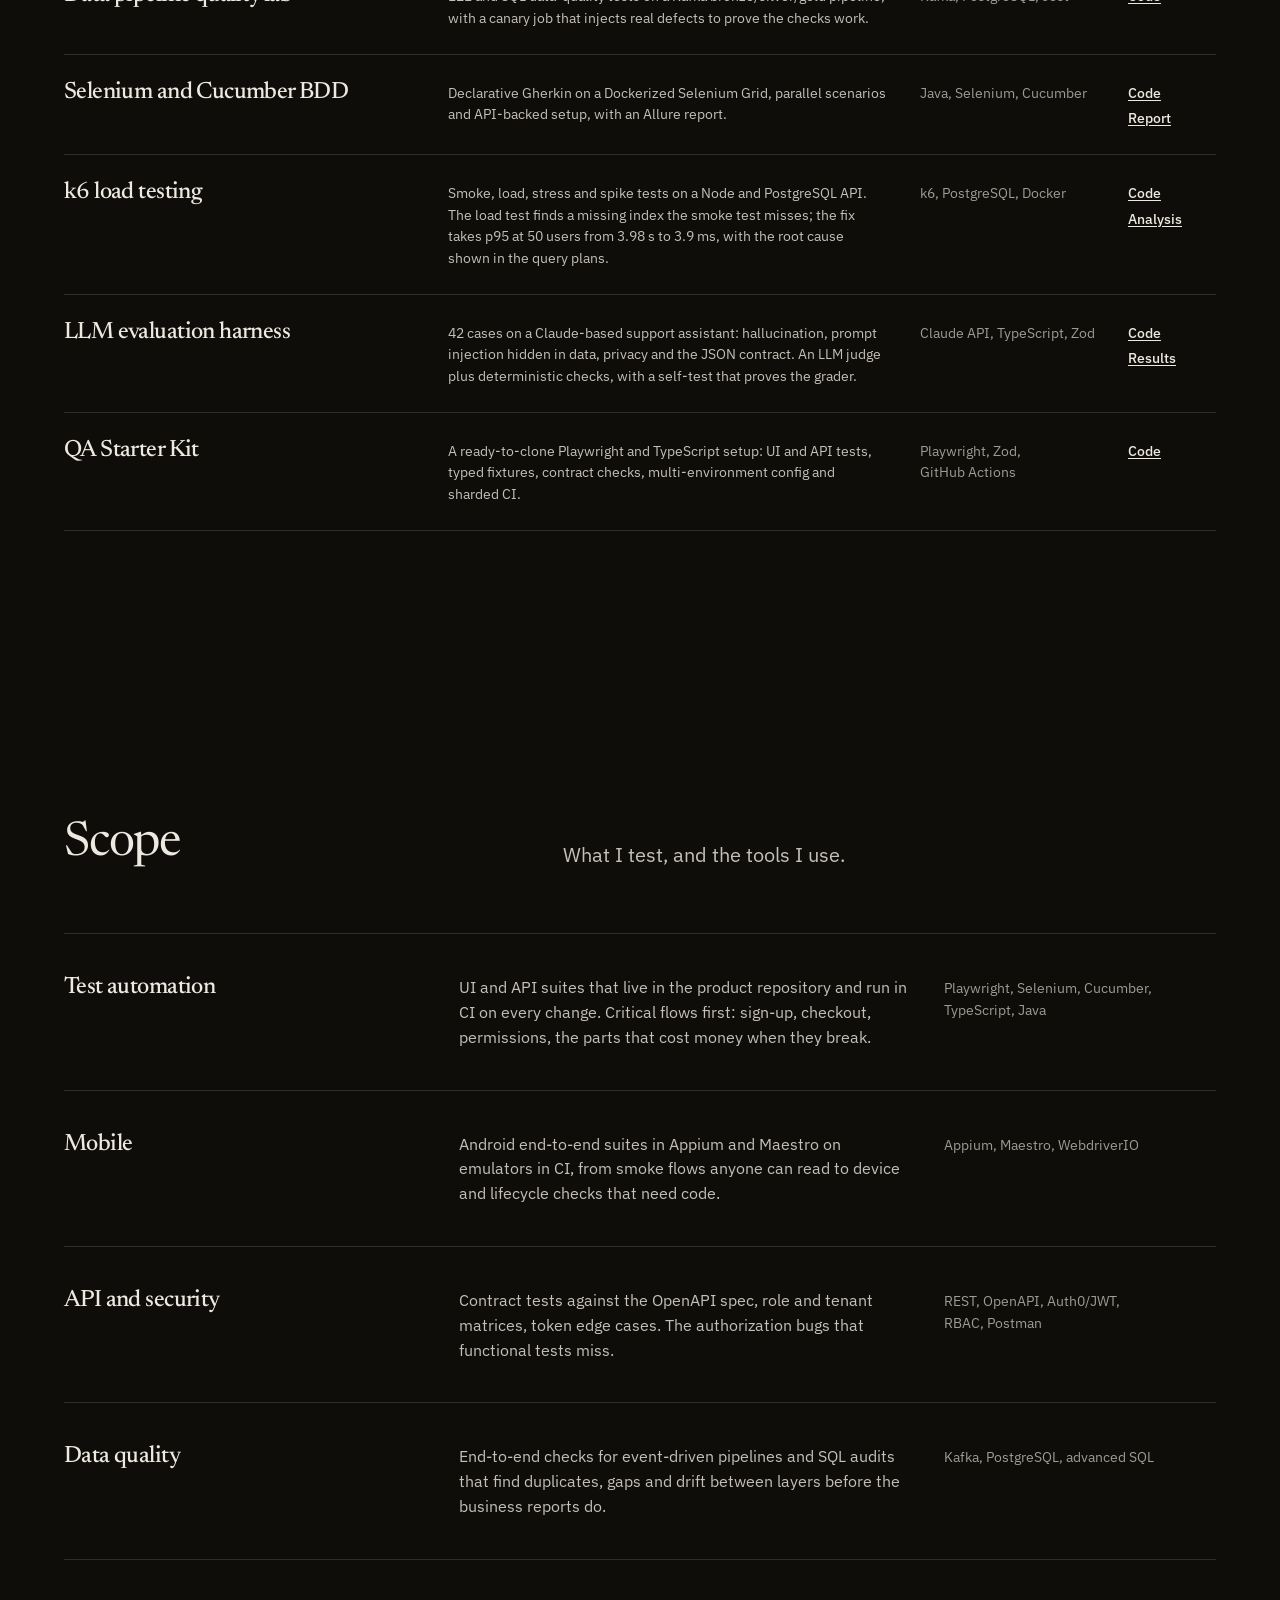
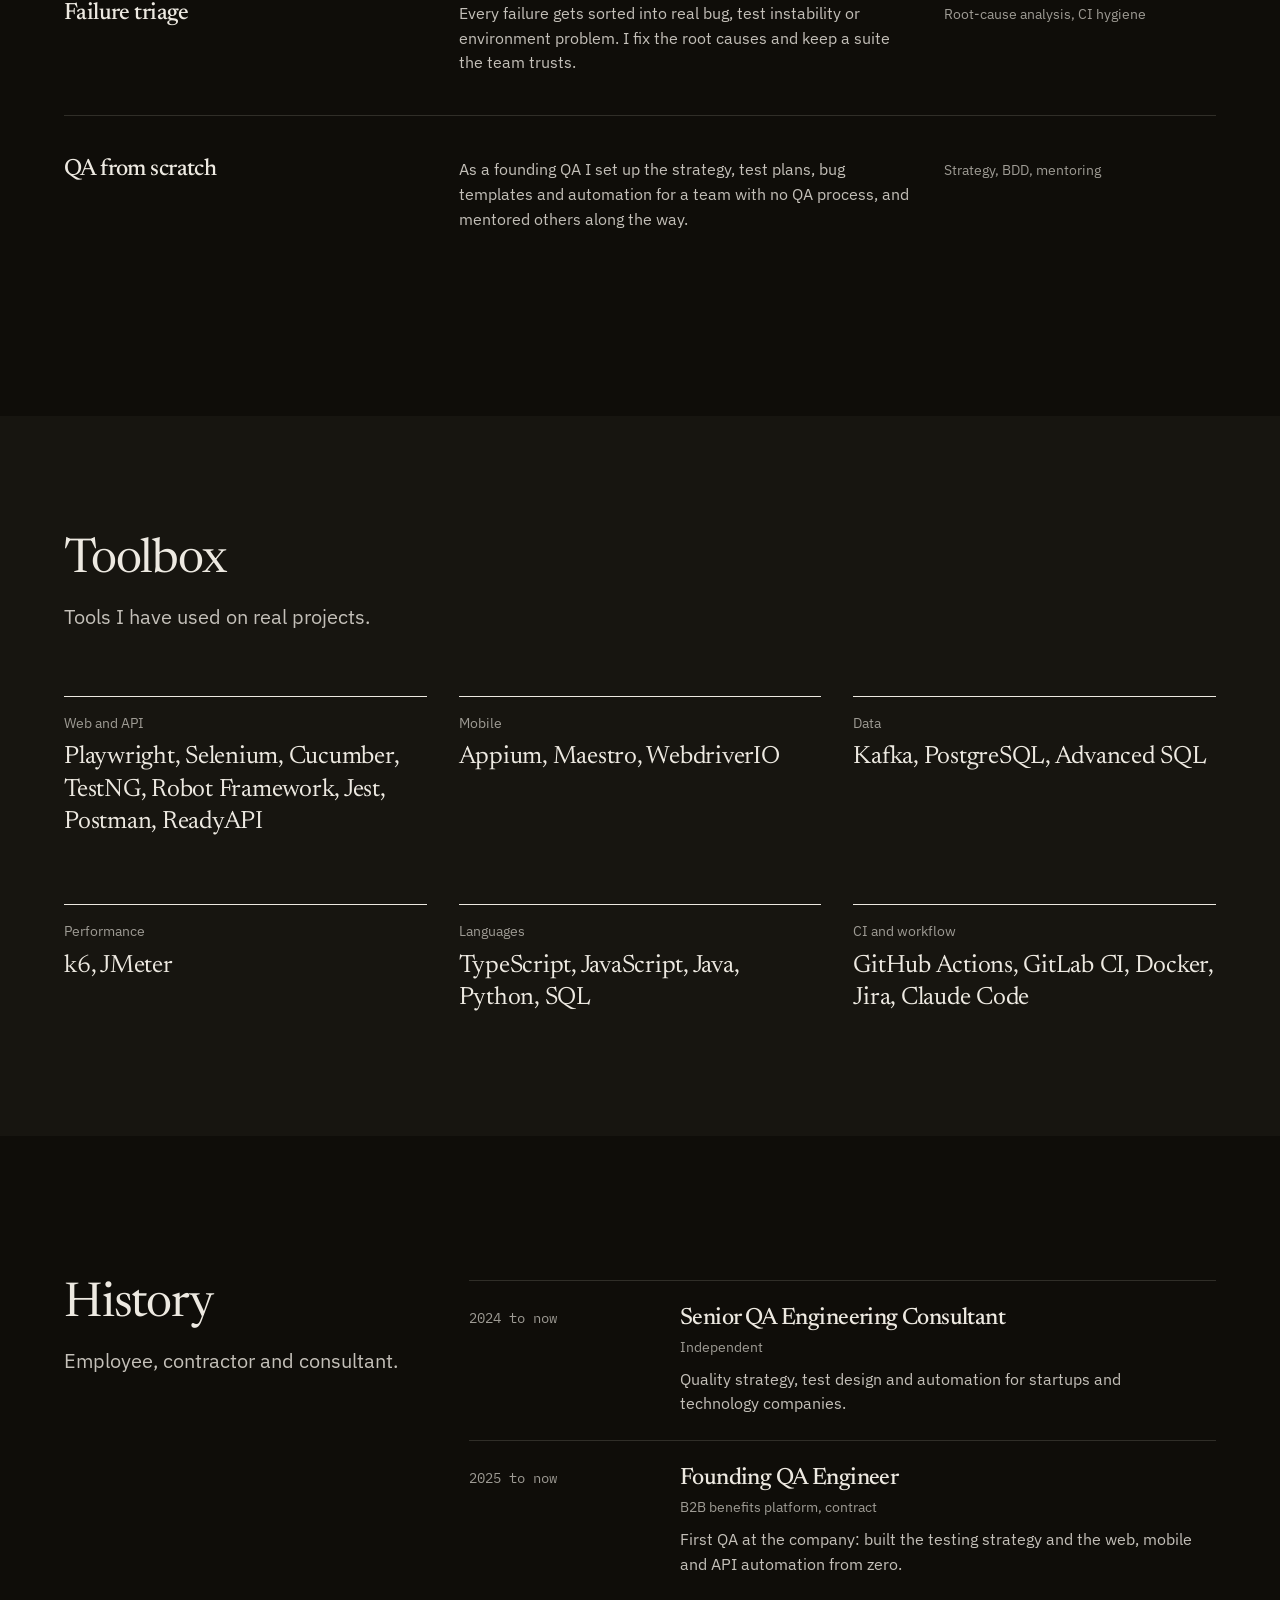
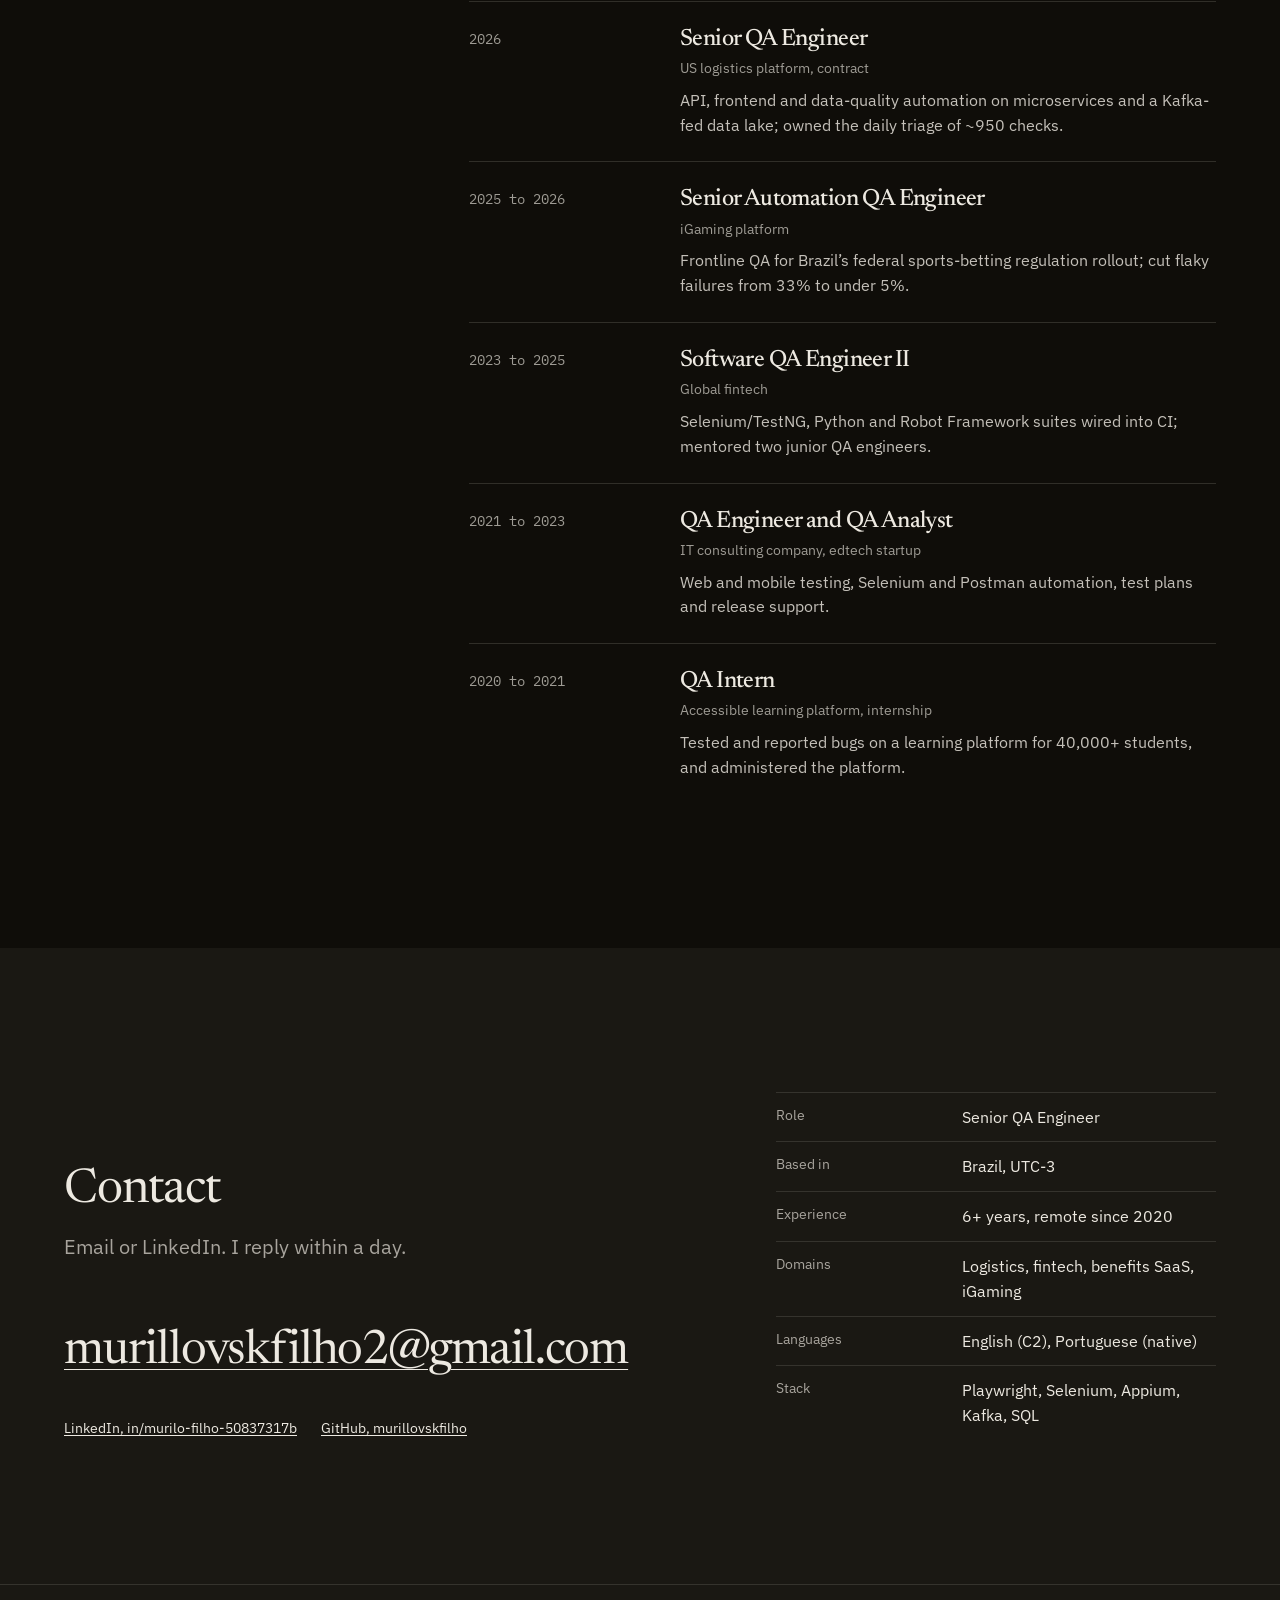
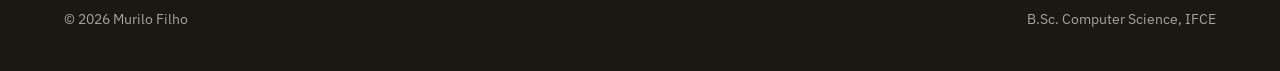
==== commit 4cfd9b04: "Restore the evidence screenshots above the full project list The three report screenshots return to " ====
--- a/index.html
+++ b/index.html
@@ -21,7 +21,7 @@
   <link rel="preconnect" href="https://fonts.googleapis.com">
   <link rel="preconnect" href="https://fonts.gstatic.com" crossorigin>
   <link rel="stylesheet" href="https://fonts.googleapis.com/css2?family=IBM+Plex+Mono:wght@400;500&family=IBM+Plex+Sans:wght@400;500;600&family=Newsreader:opsz,wght@6..72,400;6..72,500&display=swap">
-  <link rel="stylesheet" href="assets/style.css?v=2026-11-18">
+  <link rel="stylesheet" href="assets/style.css?v=2026-11-18b">
   <script>document.documentElement.classList.add('js')</script>
 </head>
 <body>
@@ -92,71 +92,73 @@
           <p class="lead">Open source, with CI on every push.</p>
         </header>
 
-        <ol class="index">
-          <li data-reveal>
+        <div class="shots">
+          <article class="shot shot-lead" data-reveal>
+            <a class="shot-img" href="https://github.com/murillovskfilho/playwright-e2e-framework/actions"><img src="assets/img/ci-playwright.jpg" width="1960" height="1470" alt="GitHub Actions run history of playwright-e2e-framework: the e2e workflow passing on main, scheduled runs"></a>
             <h3>Playwright E2E framework</h3>
-            <div class="what">
-              <p>Persona fixtures, an RBAC matrix, tenant isolation, network mocking, race conditions and axe accessibility scans, on sharded CI.</p>
-              <a class="thumb" href="https://github.com/murillovskfilho/playwright-e2e-framework/actions"><img src="assets/img/ci-playwright.jpg" width="1960" height="1470" loading="lazy" alt="GitHub Actions run history of playwright-e2e-framework: the e2e workflow passing on main, scheduled runs"></a>
-            </div>
+            <p>Persona fixtures, an RBAC matrix, tenant isolation, network mocking, race conditions and axe accessibility scans, on sharded CI.</p>
+            <p class="refs"><a href="https://github.com/murillovskfilho/playwright-e2e-framework">Code</a> <a href="https://murillovskfilho.github.io/playwright-e2e-framework/">Report</a></p>
+          </article>
+          <article class="shot" data-reveal style="--i:1">
+            <a class="shot-img" href="https://murillovskfilho.github.io/selenium-cucumber-bdd/"><img src="assets/img/report-allure.jpg" width="1960" height="1470" alt="Allure report overview of the Selenium and Cucumber suite"></a>
+            <h3>Selenium and Cucumber BDD</h3>
+            <p>Declarative Gherkin on a Dockerized Selenium Grid, parallel scenarios and API-backed setup, with an Allure report.</p>
+            <p class="refs"><a href="https://github.com/murillovskfilho/selenium-cucumber-bdd">Code</a> <a href="https://murillovskfilho.github.io/selenium-cucumber-bdd/">Report</a></p>
+          </article>
+          <article class="shot" data-reveal style="--i:2">
+            <a class="shot-img" href="https://murillovskfilho.github.io/mobile-e2e-appium-maestro/appium/"><img src="assets/img/report-mobile.jpg" width="1960" height="1470" alt="Allure report of the Appium suite on the Android emulator"></a>
+            <h3>Appium and Maestro, side by side</h3>
+            <p>The same shopping-app scenarios in both tools, each on its own emulator in CI, plus a test that pins a crash the suite found.</p>
+            <p class="refs"><a href="https://github.com/murillovskfilho/mobile-e2e-appium-maestro">Code</a> <a href="https://murillovskfilho.github.io/mobile-e2e-appium-maestro/">Report</a></p>
+          </article>
+        </div>
+
+        <ol class="index" data-reveal>
+          <li>
+            <h3>Playwright E2E framework</h3>
+            <p>Persona fixtures, an RBAC matrix, tenant isolation, network mocking, race conditions and axe accessibility scans, on sharded CI.</p>
             <p class="tools">Playwright, TypeScript, axe-core</p>
             <p class="refs"><a href="https://github.com/murillovskfilho/playwright-e2e-framework">Code</a> <a href="https://murillovskfilho.github.io/playwright-e2e-framework/">Report</a></p>
           </li>
-          <li data-reveal>
+          <li>
             <h3>API RBAC testing</h3>
-            <div class="what">
-              <p>136 tests against a multi-tenant billing API: forged JWTs, a permission matrix, BOLA, mass assignment and a strict OpenAPI contract.</p>
-            </div>
+            <p>136 tests against a multi-tenant billing API: forged JWTs, a permission matrix, BOLA, mass assignment and a strict OpenAPI contract.</p>
             <p class="tools">TypeScript, Jest, OpenAPI</p>
             <p class="refs"><a href="https://github.com/murillovskfilho/api-rbac-testing">Code</a></p>
           </li>
-          <li data-reveal>
+          <li>
             <h3>Appium and Maestro, side by side</h3>
-            <div class="what">
-              <p>The same shopping-app scenarios in both tools, each on its own emulator in CI, plus a test that pins a crash the suite found.</p>
-              <a class="thumb" href="https://murillovskfilho.github.io/mobile-e2e-appium-maestro/appium/"><img src="assets/img/report-mobile.jpg" width="1960" height="1470" loading="lazy" alt="Allure report of the Appium suite on the Android emulator"></a>
-            </div>
+            <p>The same shopping-app scenarios in both tools, each on its own emulator in CI, plus a test that pins a crash the suite found.</p>
             <p class="tools">Appium, Maestro, Android</p>
             <p class="refs"><a href="https://github.com/murillovskfilho/mobile-e2e-appium-maestro">Code</a> <a href="https://murillovskfilho.github.io/mobile-e2e-appium-maestro/">Report</a></p>
           </li>
-          <li data-reveal>
+          <li>
             <h3>Data pipeline quality lab</h3>
-            <div class="what">
-              <p>E2E and SQL data-quality tests on a Kafka bronze/silver/gold pipeline, with a canary job that injects real defects to prove the checks work.</p>
-            </div>
+            <p>E2E and SQL data-quality tests on a Kafka bronze/silver/gold pipeline, with a canary job that injects real defects to prove the checks work.</p>
             <p class="tools">Kafka, PostgreSQL, Jest</p>
             <p class="refs"><a href="https://github.com/murillovskfilho/data-pipeline-quality-lab">Code</a></p>
           </li>
-          <li data-reveal>
+          <li>
             <h3>Selenium and Cucumber BDD</h3>
-            <div class="what">
-              <p>Declarative Gherkin on a Dockerized Selenium Grid, parallel scenarios and API-backed setup, with an Allure report.</p>
-              <a class="thumb" href="https://murillovskfilho.github.io/selenium-cucumber-bdd/"><img src="assets/img/report-allure.jpg" width="1960" height="1470" loading="lazy" alt="Allure report overview of the Selenium and Cucumber suite"></a>
-            </div>
+            <p>Declarative Gherkin on a Dockerized Selenium Grid, parallel scenarios and API-backed setup, with an Allure report.</p>
             <p class="tools">Java, Selenium, Cucumber</p>
             <p class="refs"><a href="https://github.com/murillovskfilho/selenium-cucumber-bdd">Code</a> <a href="https://murillovskfilho.github.io/selenium-cucumber-bdd/">Report</a></p>
           </li>
-          <li data-reveal>
+          <li>
             <h3>k6 load testing</h3>
-            <div class="what">
-              <p>Smoke, load, stress and spike tests on a Node and PostgreSQL API. The load test finds a missing index the smoke test misses; the fix takes p95 at 50 users from 3.98 s to 3.9 ms, with the root cause shown in the query plans.</p>
-            </div>
+            <p>Smoke, load, stress and spike tests on a Node and PostgreSQL API. The load test finds a missing index the smoke test misses; the fix takes p95 at 50 users from 3.98 s to 3.9 ms, with the root cause shown in the query plans.</p>
             <p class="tools">k6, PostgreSQL, Docker</p>
             <p class="refs"><a href="https://github.com/murillovskfilho/k6-load-testing">Code</a> <a href="https://github.com/murillovskfilho/k6-load-testing#analysis">Analysis</a></p>
           </li>
-          <li data-reveal>
+          <li>
             <h3>LLM evaluation harness</h3>
-            <div class="what">
-              <p>42 cases on a Claude-based support assistant: hallucination, prompt injection hidden in data, privacy and the JSON contract. An LLM judge plus deterministic checks, with a self-test that proves the grader.</p>
-            </div>
+            <p>42 cases on a Claude-based support assistant: hallucination, prompt injection hidden in data, privacy and the JSON contract. An LLM judge plus deterministic checks, with a self-test that proves the grader.</p>
             <p class="tools">Claude API, TypeScript, Zod</p>
             <p class="refs"><a href="https://github.com/murillovskfilho/llm-eval-harness">Code</a> <a href="https://github.com/murillovskfilho/llm-eval-harness/blob/main/evals/logistics-support/SUMMARY.md">Results</a></p>
           </li>
-          <li data-reveal>
+          <li>
             <h3>QA Starter Kit</h3>
-            <div class="what">
-              <p>A ready-to-clone Playwright and TypeScript setup: UI and API tests, typed fixtures, contract checks, multi-environment config and sharded CI.</p>
-            </div>
+            <p>A ready-to-clone Playwright and TypeScript setup: UI and API tests, typed fixtures, contract checks, multi-environment config and sharded CI.</p>
             <p class="tools">Playwright, Zod, GitHub Actions</p>
             <p class="refs"><a href="https://github.com/murillovskfilho/qa-starter-kit">Code</a></p>
           </li>
--- a/assets/style.css
+++ b/assets/style.css
@@ -61,7 +61,7 @@
 .hero-shot { margin: 0; }
 .hero-shot a { display: block; border: var(--rule-hair) solid var(--color-rule); border-radius: var(--radius-card); overflow: hidden; }
 .hero-shot img { width: 100%; aspect-ratio: 4 / 3; object-fit: cover; object-position: top left; }
-.hero-shot figcaption, .index p { font-size: var(--text-sm); }
+.hero-shot figcaption, .shot p, .index p { font-size: var(--text-sm); }
 .hero-shot figcaption { margin-top: var(--space-sm); color: var(--color-muted); }
 
 /* ---------- Sections ---------- */
@@ -90,14 +90,20 @@
 .results td.where { color: var(--color-ink-2); font-size: var(--text-sm); }
 
 /* Evidence: bento of real reports, then an index */
-.index { margin: 0; padding: 0; list-style: none; border-top: var(--rule-hair) solid var(--color-ink); }
+.shots { display: grid; grid-template-columns: repeat(12, minmax(0, 1fr)); grid-template-rows: auto auto; gap: var(--space-2xl) var(--gap-columns); }
+.shot { display: grid; align-content: start; gap: var(--space-sm); }
+.shot-lead { grid-column: 1 / span 7; grid-row: 1 / span 2; }
+.shot:not(.shot-lead) { grid-column: 9 / span 4; }
+.shot-img { display: block; border: var(--rule-hair) solid var(--color-rule); border-radius: var(--radius-card); overflow: hidden; margin-bottom: var(--space-xs); }
+.shot-img img { width: 100%; aspect-ratio: 16 / 10; object-fit: cover; object-position: top left; }
+.shot-img { transition: border-color var(--dur-short) var(--ease-out); }
+.shot-img:hover, .hero-shot a:hover { border-color: var(--color-accent); }
+.shot-lead .shot-img img { aspect-ratio: 4 / 3; }
+.shot p:not(.refs) { color: var(--color-ink-2); max-width: 52ch; }
+.index { margin: var(--space-3xl) 0 0; padding: 0; list-style: none; border-top: var(--rule-hair) solid var(--color-ink); }
 .index li { display: grid; grid-template-columns: minmax(0, 4fr) minmax(0, 5fr) minmax(0, 2fr) minmax(0, 1fr); gap: var(--gap-columns); padding-block: var(--space-lg); border-bottom: var(--rule-hair) solid var(--color-rule); align-items: baseline; }
 .index p:not(.tools):not(.refs) { color: var(--color-ink-2); }
 .index .refs { flex-direction: column; gap: var(--space-2xs); }
-.index .what { display: grid; gap: var(--space-md); }
-.thumb { display: block; border: var(--rule-hair) solid var(--color-rule); border-radius: var(--radius-card); overflow: hidden; transition: border-color var(--dur-short) var(--ease-out); }
-.thumb img { width: 100%; aspect-ratio: 16 / 10; object-fit: cover; object-position: top left; }
-.thumb:hover, .hero-shot a:hover { border-color: var(--color-accent); }
 
 /* Scope: rows */
 .rows { margin: 0; padding: 0; list-style: none; }
@@ -178,6 +184,8 @@
   .hero-grid, .head.split, .contact-grid, .history-grid { grid-template-columns: minmax(0, 1fr); gap: var(--space-xl); }
   .head.split .lead { margin-top: var(--space-md); }
   .history .head { position: static; }
+  .shots { grid-template-columns: minmax(0, 1fr); }
+  .shot-lead, .shot:not(.shot-lead) { grid-column: auto; grid-row: auto; }
   .index li, .rows li { grid-template-columns: minmax(0, 1fr); gap: var(--space-xs); }
   .index .refs { flex-direction: row; gap: var(--space-md); }
   .kit { grid-template-columns: repeat(2, minmax(0, 1fr)); }
